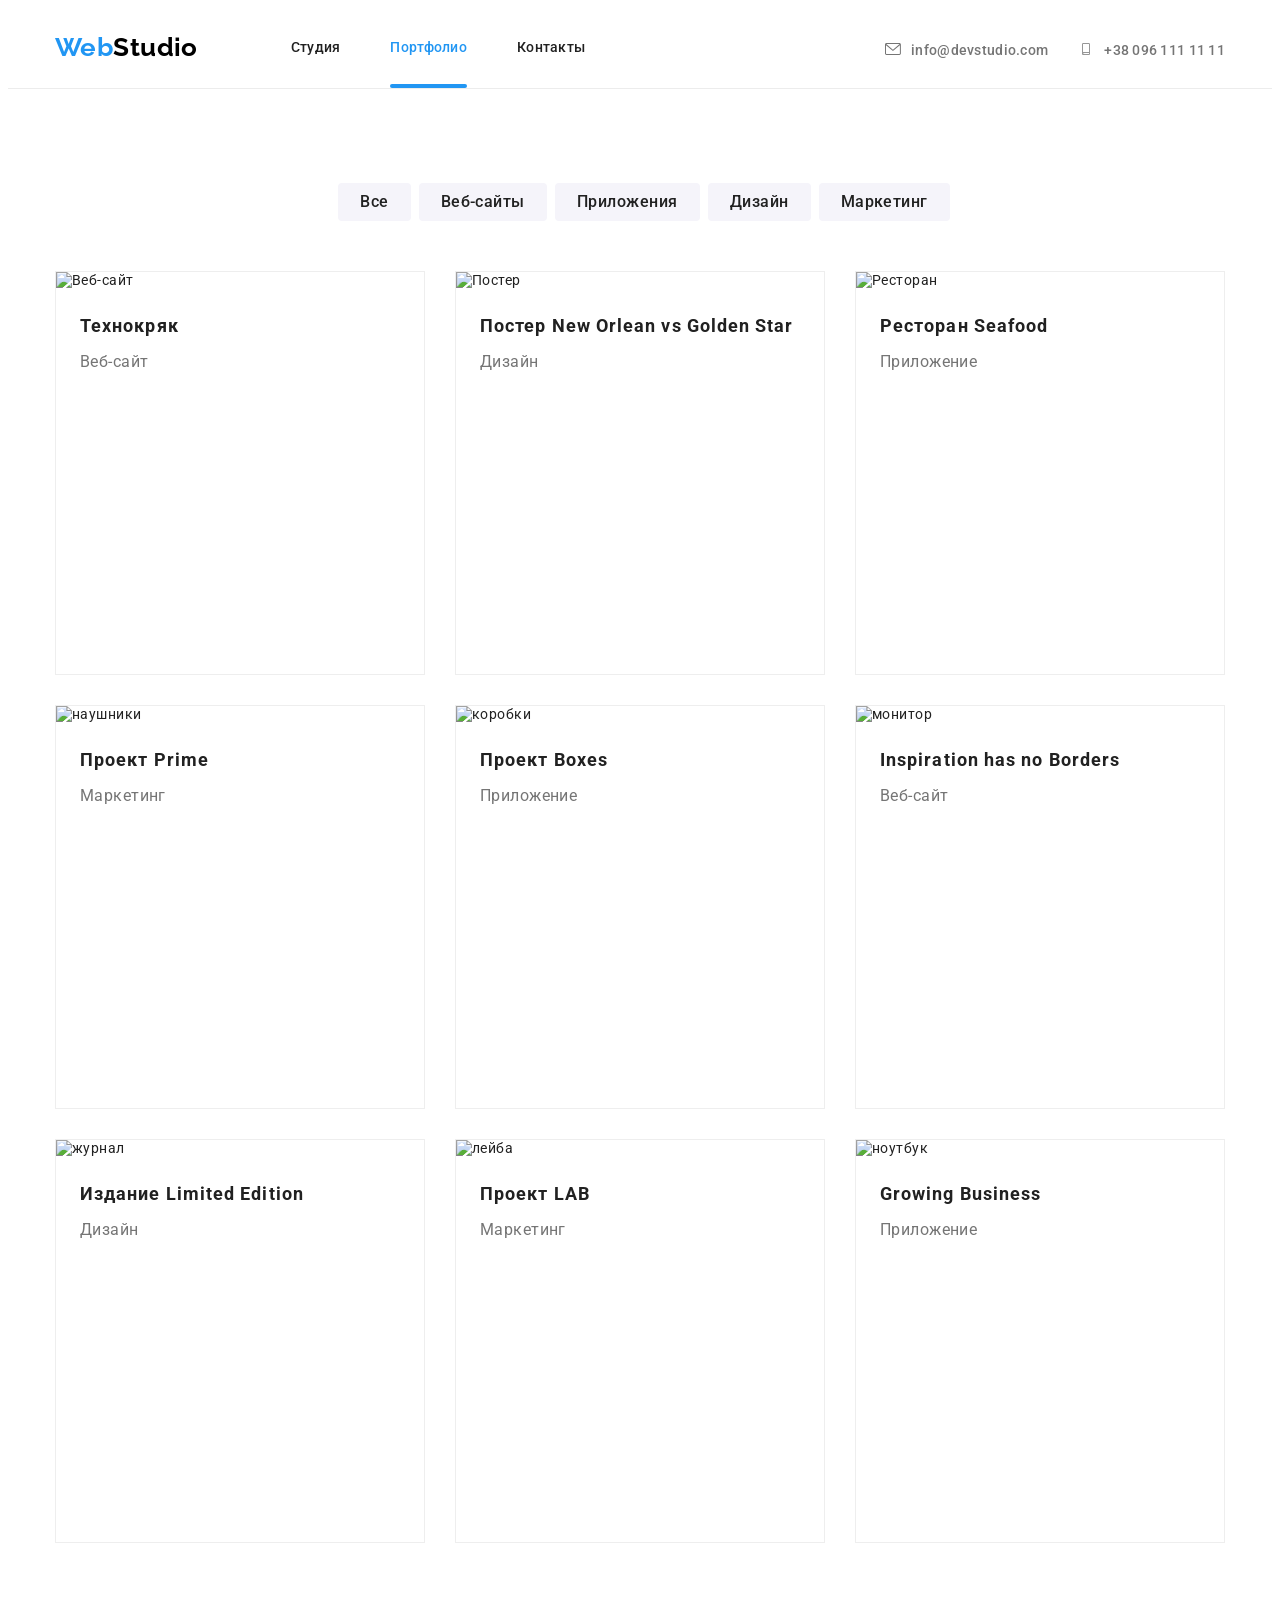
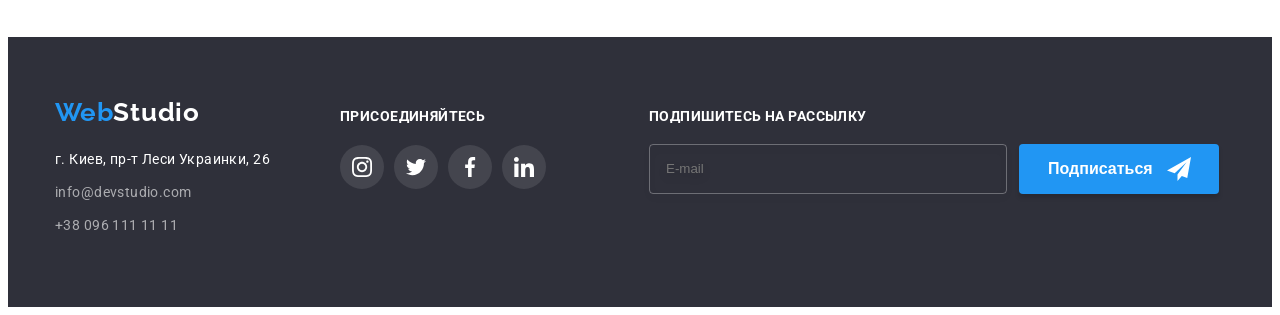
==== portfolio.html @ c9134919 "qwert" ====
<!DOCTYPE html>
<html lang="ru">

<head>
    <meta charset="UTF-8" />
    <meta http-equiv="X-UA-Compatible" content="IE=edge" />
    <meta name="viewport" content="width=device-width, initial-scale=1.0" />
    <title>Портфолио</title>

    <!--Шрифты -->
    <link rel="preconnect" href="https://fonts.googleapis.com">
    <link rel="preconnect" href="https://fonts.gstatic.com" crossorigin>
    <link
        href="https://fonts.googleapis.com/css2?family=Raleway:wght@700&family=Roboto:wght@400;500;700;900&display=swap"
        rel="stylesheet">
    <!--normalize css  -->
    <link rel="stylesheet" href="./css/normalize.css">
    <!--Стили -->
   <!-- <link rel="stylesheet" href="./css/styles.css" />-->
    <link rel="stylesheet" href="./css/main.min.css"  />
</head>

<body>
    <header class="header">
        <div class="header__container container">

            <a href="./index.html" class="logo">
            <span class="logo-color">Web</span>Studio</a>

            <nav class="contact-links nav">
                <ul class=" nav__site">
                    <li class="nav__item"><a href="./index.html" class="nav__link ">Студия</a></li>
                    <li class="nav__item"><a href="./portfolio.html" class=" nav__link current">Портфолио</a></li>
                    <li class="nav__item"><a href="" class=" nav__link">Контакты</a></li>
                </ul>
            </nav>
            <ul class="contact">
                <li class="contact__item"><a href="mailto:info@devstudio.com" class="contact__e"><svg class="header-icon"
                            width="16" height="12">
                            <use href="./images/symbol-defs-1.svg#icon-envelope-1"></use>
                        </svg>info@devstudio.com</a></li>
                <li class="contact__item"><a href="tel:+380961111111" class="contact__tel"><svg class="header-icon" width="16"
                            height="12">
                            <use href="./images/symbol-defs-1.svg#icon-smartphone-1"></use>
                        </svg>+38 096 111 11 11</a></li>
            </ul>
        </div>
    </header>

    <main>

        <section class="set">
            <h1 hidden>Наше Портфолио</h1>

            <!--Навигация-->

            <div class="container nav-list">
                <ul class="card-nav-list nav-list_card">
                    <li class="nav-list_item"><button type="button" class="site-bnt">Все</button></li>
                    <li class="nav-list_item"><button type="button" class="site-bnt">Веб-сайты</button></li>
                    <li class="nav-list_item"><button type="button" class="site-bnt">Приложения</button></li>
                    <li class="nav-list_item"><button type="button" class="site-bnt">Дизайн</button></li>
                    <li class="nav-list_item"><button type="button" class="site-bnt">Маркетинг</button></li>
                </ul>
            </div>

            <!--Карточки-->

            <div class="container c-card-set">
                <ul class="set__list">
                    <li class="set__item">
                        <article class="card">
                            <div class="card-thumb">
                                <img src="./images/works/web_site.jpg" alt="Веб-сайт" width="370">
                            <p class="card-top-text ">Ресурс предлагает комплексные предложения с разным уровнем функционала и сервисов. Все это
                                    позволит посетителю получить исчерпывающие сведения о компании или частном лице.</p>
                            </div>
                                    <div class="card-content">
                                <h2 class="card-content__title">Технокряк</h2>
                                <p class="card-content__text">Веб-сайт</p>
                            </div>
                        </article>
                    </li>

                    <li class="set__item">
                        <article class="card">
                            <div class="card-thumb">
                                <img src="./images/works/poster.jpg" alt="Постер" width="370">
                                <p class="card-top-text">Ресурс предлагает комплексные предложения с разным уровнем функционала и сервисов. Все это
                                    позволит посетителю получить исчерпывающие сведения о компании или частном лице.</p>
                            </div>
                            <div class="card-content">
                                <h2 class="card-content__title">Постер New Orlean vs Golden Star</h2>
                                <p class="card-content__text">Дизайн</p>
                            </div>
                        </article>
                    </li>

                    <li class="item set__item">
                        <article class="card">
                            <div class="card-thumb">
                                <img src="./images/works/seafood_restaurant.jpg" alt="Ресторан" width="370">
                                <p class="card-top-text">Ресурс предлагает комплексные предложения с разным уровнем функционала и сервисов. Все это
                                    позволит посетителю получить исчерпывающие сведения о компании или частном лице.</p>
                            </div>
                            <div class="card-content">
                                <h2 class="card-content__title">Ресторан Seafood</h2>
                                <p class="card-content__text">Приложение</p>
                            </div>
                        </article>
                    </li>

                    <li class="item set__item">
                        <article class="card">
                            <div class="card-thumb">
                                <img src="./images/works/headphones.jpg" alt="наушники" width="370">
                                <p class="card-top-text">Ресурс предлагает комплексные предложения с разным уровнем функционала и сервисов. Все это позволит посетителю получить исчерпывающие сведения о компании или частном лице.</p>
                                </div>
                                <div class="card-content">
                                <h2 class="card-content__title">Проект Prime</h2>
                                <p class="card-content__text">Маркетинг</p>
                            </div>
                        </article>
                    </li>

                    <li class="item set__item">
                        <article class="card">
                            <div class="card-thumb">
                                <img src="./images/works/boxes.jpg" alt="коробки" width="370">
                                <p class="card-top-text">Ресурс предлагает комплексные предложения с разным уровнем функционала и сервисов. Все это
                                    позволит посетителю получить исчерпывающие сведения о компании или частном лице.</p>
                            </div>
                            <div class="card-content">
                                <h2 class="card-content__title">Проект Boxes</h2>
                                <p class="card-content__text">Приложение</p>
                            </div>
                        </article>
                    </li>

                    <li class="item set__item">
                        <article class="card">
                            <div class="card-thumb">
                                <img src="./images/works/monitor.jpg" alt="монитор" width="370">
                                <p class="card-top-text">Ресурс предлагает комплексные предложения с разным уровнем функционала и сервисов. Все это
                                    позволит посетителю получить исчерпывающие сведения о компании или частном лице.</p>
                            </div>
                            <div class="card-content">
                                <h2 class="card-content__title">Inspiration has no Borders</h2>
                                <p class="card-content__text">Веб-сайт</p>
                            </div>
                        </article>
                    </li>

                    <li class="item set__item">
                        <article class="card">
                            <div class="card-thumb">
                                <img src="./images/works/magazine.jpg" alt="журнал" width="370">
                                <p class="card-top-text">Ресурс предлагает комплексные предложения с разным уровнем функционала и сервисов. Все это
                                    позволит посетителю получить исчерпывающие сведения о компании или частном лице.</p>
                            </div>
                            <div class="card-content">
                                <h2 class="card-content__title">Издание Limited Edition</h2>
                                <p class="card-content__text">Дизайн</p>
                            </div>
                        </article>
                    </li>

                    <li class="item set__item">
                        <article class="card">
                            <div class="card-thumb">
                                <img src="./images/works/lab.jpg" alt="лейба" width="370">
                                <p class="card-top-text">Ресурс предлагает комплексные предложения с разным уровнем функционала и сервисов. Все это
                                    позволит посетителю получить исчерпывающие сведения о компании или частном лице.</p>
                            </div>
                            <div class="card-content">
                                <h2 class="card-content__title">Проект LAB</h2>
                                <p class="card-content__text">Маркетинг</p>
                            </div>
                        </article>
                    </li>

                    <li class="item set__item">
                        <article class="card">
                            <div class="card-thumb">
                                <img src="./images/works/laptop.jpg" alt="ноутбук">
                                <p class="card-top-text">Ресурс предлагает комплексные предложения с разным уровнем функционала и сервисов. Все это
                                    позволит посетителю получить исчерпывающие сведения о компании или частном лице.</p>
                            </div>
                            <div class="card-content">
                                <h2 class="title card-content__title">Growing Business</h2>
                                <p class="text card-content__text">Приложение</p>
                            </div>
                        </article>
                    </li>
                </ul>
            </div>
        </section>
    </main>
</body>


<footer>
    <section class="footer__section">
    <div class="container footer">
    <div class="logo-adress">
        <a href="./index.html" class="logo"><span class="logo-color">Web</span><span class="bottom-logo-color">Studio</span></a>
        <address>
        <ul class="contact-link__list">
        <li class="item">
        <a href="https://g.page/stamp-capital?share" 
                            class="addres-link"
                            target="_blank" rel="noopener nofollow noreferrer">г. Киев, пр-т Леси Украинки, 26
                        </a>
        </li>

        <li class="item"><a href="mailto:info@devstudio.com" class="e-link">info@devstudio.com</a></li>
                        <li class="item"><a href="tel:+380961111111" class="ph-link">+38 096 111 11 11</a></li>
                    </ul>
        </address>
    </div>

    <div class="footer-soc">
        <p class="footer-soc__titel">Присоединяйтесь</p>
        <ul class="footer-soc__list">
        <li class="footer-soc__item">
        <a class="footer-soc__link" href="">
        <svg class="footer-soc__icon" width="20" height="20">
        <use href="./images/symbol-defs.svg#icon-instagram-2"></use>
        </svg>
        </a>
        </li>

        <li class=" footer-soc__item">
        <a class=" footer-soc__link" href="">
        <svg class=" footer-soc__icon" width="20" height="20">
        <use href="./images/symbol-defs.svg#icon-twitter-1"></use>
        </svg>
        </a>
        </li>
        
        <li class=" footer-soc__item">
        <a class=" footer-soc__link" href="">
        <svg class=" footer-soc__icon" width="20" height="20">
        <use href="./images/symbol-defs.svg#icon-facebook-1"></use>
        </svg>
        </a>
        </li>
        
        <li class="footer-soc__item">
        <a class="footer-soc__link" href="">
        <svg class="footer-soc__icon" width="20" height="20">
        <use href="./images/symbol-defs.svg#icon-linkedin-1"></use>
        </svg>
        </a>
        </li>
        </ul>

    </div>
<div class="footer-form">
        <p class="footer-form__title">Подпишитесь на рассылку</p>
        <form class="footer-form__mail">
            <input type="email" class="footer-form__input" name="footer-mail" placeholder="E-mail" id="footer-mail">
            <button class="footer-form__btn" type="submit">
            Подписаться<svg class="icon-send" width="24" height="24">
                <use href="./images/symbol-defs8.svg#icon-icon-send-1"></use>
            </svg>
            </button>
        </form>
        </div>  
    </div>
    </section>
</footer>

</html>
---- css/styles.css ----
/**,
*::before,
*::after {
    box-sizing: border-box
}*/

/* Переменные */
/*
:root {
    --text-color: #757575;
    --bnt-color-hover: #F5F4FA;
    --btn-color-hb: #2196F3;
    --btn-color-text: #212121;
    --default-white: #ffffff;
    --font-size: 14px;
    --bg-color: #2F303A;
    --set-gap: 30px;
    --card-shadow: 0px 1px 3px rgba(0, 0, 0, 0.12),
        0px 1px 1px rgba(0, 0, 0, 0.14),
        0px 2px 1px rgba(0, 0, 0, 0.2);
    --timing-duration: 250ms;
    --timing-function: cubic-bezier(0.4, 0, 0.2, 1);
}*/

/*Основные: цвет и текст */
/*body {
    font-family: 'Roboto', sans-serif;
    color: var(--btn-color-text);
    font-size: 14px;
    letter-spacing: 0.03em;
}
*/
/*
.container {
    width: 1200px;
    margin-left: auto;
    margin-right: auto;
    padding-left: 15px;
    padding-right: 15px;
    
}*/

/*Утилиты*/
/*
img {
    display: block;
    width: 100%;
    height: auto;
}
.contact__e,
.contact__tel {
    text-decoration: none;
    font-style: normal;
}

.visually-hidden {
    position: absolute;
    white-space: nowrap;
    width: 1px;
    height: 1px;
    overflow: hidden;
    border: 0;
    padding: 0;
    clip: rect(0 0 0 0);
    clip-path: inset(50%);
    margin: -1px;
}

.e-link {
    text-decoration: none;
    font-style: normal;
}

.ph-link {
    text-decoration: none;
    font-style: normal;
}

ul {
    padding: 0;
    margin: 0;
    list-style: none;
}

li {
    list-style-type: none;
}

p,
h1,
h2,
h3,
h4,
h5,
h6 {
    margin: 0;
}

ul,
ol,
li {
    margin: 0;
    padding: 0;
}
*/

/*Header*/
/*
.header__container {
    display: flex;
    align-items: center;
}

.logo-color {
    color: var(--btn-color-hb);
    text-decoration: none;
    font-family: Raleway;
    font-weight: 700;
    font-size: 26px;
    line-height: 1.2;
}

.logo {
    text-decoration: none;
    font-family: Raleway;
    font-weight: 700;
    font-size: 26px;
    line-height: 1.2;
    color: #000000;
}

.header-icon {

    align-items: center;
    vertical-align: middle;
    margin-right: 10px;
    fill: currentColor;
}

/*Header-Навигация */
/*
.nav__site {
    display: flex;
    justify-content: center;


    font-style: normal;
    font-weight: 500;
    font-size: var(--font-size);
    line-height: 1.14;
}


.nav__site:hover,
.nav__site:focus {
    color: var(--btn-color-hb);
}



.contact {
    padding: 0;
    margin: 0;
    display: flex;

}

.nav__site:first-child {
    margin-left: 93px;
}

.nav__site .nav__item {
    margin-right: 50px;
}

.contact .contact__item:last-child {
    margin-right: 0;
}

.nav__site .current {
    color: var(--btn-color-hb);
}


.current::after {
    content: '';
    position: absolute;
    left: 0;
    bottom: 0;
    display: flex;
    width: 100%;
    height: 4px;
    background-color: #2196F3;
    border-radius: 2px;

}



/*Header-Контактные линки */
/*
.contact {
    margin-left: auto;

    font-style: normal;
    font-weight: 400;
    line-height: 1.14;
    color: var(--text-color);
    padding-top: 5px;
}

.contact__e {
    margin-right: 30px;
}

.contact__e,
.contact__tel {
    display: flex;
    font-style: normal;
    font-weight: 500;
    font-size: var(--font-size);
    line-height: 1.14;
    letter-spacing: 0.02em;

    color: var(--text-color);

transition: color var(--timing-duration) var(--timing-function);
}

.contact .contact__e:hover,
.contact .contact__e:focus,
.contact .contact__tel:hover,
.contact .contact__tel:focus {
    color: var(--btn-color-hb);
}

.nav {
    /*display: block;*/
    /*align-items: baseline;

}*/

/*Ссылки в шапке*/
/*
.nav__link {
    display: flex;
    position: relative;

    padding-top: 32px;
    padding-bottom: 32px;

    text-decoration: none;
    font-weight: 500;
    line-height: 1.14;
    letter-spacing: 0.02em;
    color: var(--btn-color-text);

    transition: color var(--timing-duration) var(--timing-function);

}

.nav__link:hover,
.nav__link:focus {
    color: var(--btn-color-hb);
}

*/
/* Кнопки-Главная */
/*button {
    cursor: pointer;
    border: none;
}*/
/*
.hero {
    padding-bottom: 200px;
    background-color: var(--bg-color);
}

.hero__container {
    max-width: 1600px;
    height: 600px;
    margin: 0 auto;
    padding-top: 200px;
    padding-bottom: 200px;
    background-image: linear-gradient(rgba(47, 48, 58, 0.4), rgba(47, 48, 58, 0.4)), url(../images/background-img/hero.jpg);
    background-repeat: no-repeat;
    background-position: center;


}

.hero__titel {
    width: 696px;
    margin-left: auto;
    margin-right: auto;
    margin-bottom: 30px;
    color: #FFFFFF;
    font-weight: 900;
    font-size: 44px;
    line-height: 1.4;
    letter-spacing: 0.06em;
    text-align: center;
    text-transform: uppercase
}

.hero__btn {
    width: 200px;
    height: 50px;
    display: block;
    margin: 0 auto;


    background: var(--btn-color-hb);
    box-shadow: 0px 4px 4px rgba(0, 0, 0, 0.15);
    border-radius: 4px;


    font-family: 'Roboto';
    font-style: normal;
    font-weight: 700;
    font-size: 16px;
    line-height: 1.87;
    letter-spacing: 0.06em;
    color: #FFFFFF;
}
*/


/*Страница "Главная"*/
/*.benefit {
    padding-top: 94px;
    padding-bottom: 94px;
}

.benefit__list{
    display: flex;
    flex-wrap: wrap;
    justify-content: center;
    margin: 0px;
    padding: 0px;
    margin-left: -30px;

}

.benefit__title{
    font-style: normal;
    font-weight: 700;
    font-size: var(--font-size);
    line-height: 1.14;
    letter-spacing: 0.06em;
    text-transform: uppercase;
}

.benefit__text {
    font-style: normal;
    font-weight: 400;
    line-height: 1.71;
    color: var(--text-color);
    padding-top: 10px;

}

.benefit__item {
    display: flex;
    flex-wrap: wrap;
    width: 270px;
    flex-basis: calc(100% / 4 -30px);
    margin-left: 30px;
}

.benefit__item:last-child {
    margin-right: 0;
}

.benefit-icon {
    width: 70px;
    height: 70px;
}

.icons {
    margin-bottom: 30px;
    width: 270px;
    height: 120px;
    justify-content: center;
    display: inline-flex;
    align-items: center;
    background: #F5F4FA;
    border-radius: 4px;
}
*/

/*Чем мы занимаемся*/
/*
.our-work__container {
    padding-bottom: 94px;
}

.our-work__container>.our-work__list {
    display: flex;

}

.our-work__list .our-work__item+.our-work__item {
    flex-basis: calc(100% / 3 -30px);
}

.our-work__item:not(:last-child) {
    margin-right: 30px;
}

.our-work__item {
    position: relative;
}

.work-card-text {

    padding-top: 27px;
    padding-bottom: 27px;
    width: 370px;
    height: 70px;
    left: 615px;
    top: 1435px;
    background-color: rgba(47, 48, 58, 0.8);
    background-image: linear-gradient(rgba(47, 48, 58, 0.4), rgba(47, 48, 58, 0.4));
    
}

.our-work__text  {
        position: absolute;
        bottom: 0;
        right: 0;
        left: 0;
        display: flex;
        align-items: center;
        justify-content: center;
        height: 70px;
        text-transform: uppercase;
        line-height: 1.14;
        font-weight: 700;
        color: #ffffff;
        background: rgba(47, 48, 58, 0.8);
    }
*/
/*Команда*/
/*
.about-us {
    display: block;
    margin: 0 auto;
    padding-top: 94px;
    padding-bottom: 94px;
    background: #F5F4FA;
}

.section__title {
    text-align: center;
    font-style: normal;
    font-weight: 700;
    font-size: 36px;
    line-height: 1.16;
    color: var(--btn-color-text);
    margin-bottom: 50px;
}

.about-us__list {
    display: flex;
}

.w-card {
    width: 270px;
    height: 428px;
    left: 215px;
    top: 1635px;

    margin-right: 30px;

    background-color: #FFFFFF;

    box-shadow: 0px 1px 3px rgba(0, 0, 0, 0.12), 0px 1px 1px rgba(0, 0, 0, 0.14), 0px 2px 1px rgba(0, 0, 0, 0.2);
    border-radius: 0px 0px 4px 4px;
}


.name-position {
    padding-top: 30px;
    padding-bottom: 30px;
  
}

.name-position .name {
    margin-bottom: 10px;
}

.about-us .name {
    font-weight: 500;
    font-size: 16px;
    line-height: 1.18;
    text-align: center;
}

.about-us .text {
    display: block;
    margin-bottom: 16px;
    font-weight: 400;
    font-size: 16px;
    line-height: 1.19;
    text-align: center;
    color: var(--text-color);
}

.our-work__item:last-child {
    margin-right: 0;
}


.workers-soc-list {
    display: flex;
    justify-content: center;
   

}

.workers-soc-item {
    width: 44px;
    height: 44px;
    margin-right: 10px;
}

.workers-soc-item:last-child {
    margin-right: 0;
}

.workers-soc-link {
    width: 100%;
    height: 100%;
    background-color: var(--default-white);
    border-radius: 50%;
    display: flex;
    align-items: center;
    justify-content: center;
    fill: #AFB1B8;
transition: background-color var(--timing-duration) var(--timing-function);

}

.workers-soc-link:hover,
.workers-soc-link:focus {
    background-color: var(--btn-color-hb);
}

.workers-soc-link:hover .workers-soc-icon,
.workers-soc-link:focus .workers-soc-icon {
    fill: var(--default-white);
}*/
 /*Клиенты*/
/*
.clients {
    padding-top: 94px;
    padding-bottom: 94px;
}

.clients__container {
    width: 1200px;
    margin: 0 auto;
    padding-left: 15px;
    padding-right: 15px;
}

.clients__title {
    font-weight: 700;
    font-size: 36px;
    line-height: 1.16;
    text-align: center;
    margin-bottom: 50px;
    color: var(--btn-color-text);
}


.clients__list {
    display: flex;
}

.clients__item {
    margin-right: 30px;
    color: #AFB1B8;
    transition: color var(--timing-duration) var(--timing-function)
}

.clients__item:hover,
.clients__item:focus {
    color: var(--btn-color-hb);
}

.clients__link {
    display: inline-flex;
    align-items: center;
    justify-content: center;
    width: 170px;
    height: 92px;
    border-radius: 4px;
    border: 1px solid #AFB1B8;
    color: #AFB1B8;
    fill: currentColor;
    transition: color var(--timing-duration) var(--timing-function), 
    border-color var(--timing-duration) var(--timing-function);
}

.clients__link:hover,
.clients__link:focus {
    border-color: var(--btn-color-hb);
}

.clients__link:hover ,
.clients__link:focus  {
    color: var(--btn-color-hb);
}*/


/*Страница "Портфолио"*/
/*
.set {
    border-top: 1px solid #ECECEC;
    padding-top: 94px;
    padding-bottom: 94px;
}*/

/* Кнопки-Портфолио */
/*
.card-nav-list {
    display: flex;
    justify-content: center;
    margin-bottom: 50px;

}

.card-nav-list .item {
    margin-left: 8px;
}

.card-nav-list .site-nav-btn {

    font-family: inherit;
    font-weight: 500;
    line-height: 1.14;
    letter-spacing: 0.03em;
    color: var(--btn-color-text);
    background-color: #F5F4FA;
}

.site-bnt {
    display: block;

    border-radius: 4px;

    font-family: 'Roboto';
    font-weight: 500;
    font-size: 16px;
    line-height: 1.62;
    letter-spacing: 0.03em;
    color: var(--btn-color-text);
    background-color: var(--bnt-color-hover);

    padding: 6px 22px;

transition: color var(--timing-duration) var(--timing-function),
background-color var(--timing-duration) var(--timing-function),
box-shadow var(--timing-duration) var(--timing-function);

}

.site-bnt:hover,
.site-bnt:focus {
    color: var(--bnt-color-hover);
    background-color: var(--btn-color-hb);
    box-shadow: 0px 3px 1px rgba(0, 0, 0, 0.1), 0px 1px 2px rgba(0, 0, 0, 0.08), 0px 2px 2px rgba(0, 0, 0, 0.12);
    border-radius: 4px;
}*/

/*Карточки*/

/*
.set-list {
    display: flex;
    flex-wrap: wrap;
    margin-bottom: -30px;
}

.set-list>.item {
    flex-basis: calc(100% / 3 - 30px);
    margin-right: 30px;
    margin-bottom: 30px;
    
}


/*
.set-list .item:nth-child(3n) {
    margin-right: 0px;
    padding-right: 0px;
}

.set-list .title {
    font-weight: 700;
    font-size: 18px;
    line-height: 2;
    letter-spacing: 0.06em;
    align-items: center;

}
/*
.set-list .text {
    font-style: normal;
    font-size: 16px;
    line-height: 2.25;
    color: var(--text-color);
}
*/
/* CARD */
/*
.card {
    width: 370px;
    height: 404px;
    overflow: hidden;
    background-color: #FFFFFF;
    border: 1px solid #EEEEEE;
    cursor: pointer;
    transition: box-shadow var(--timing-duration) var(--timing-function),
    border-radius var(--timing-duration) var(--timing-function);
}

.card-content {
    padding: 20px 24px;

}

.card:hover,
.card:focus {
    box-shadow: var(--card-shadow);
    border-radius: 0px 0px 4px 4px;
}

.card-thumb {
    position: relative;
    overflow: hidden;
}

.card-top-text{
        font-weight: 400;
        font-size: 18px;
        line-height: 1.55;
        letter-spacing: 0.03em;
        
        color: #FFFFFF;

        position: absolute;
        display: inline-block;
        width: 100%;
        height: 100%;
        left: 0;
        top: 0;
        background-color: rgba(33, 150, 243, 0.9);
        padding: 63px 24px;
    

        transform: translateY(100%);
        transition: transform 250ms var(--timing-function) ;

}
.set-list .item:hover .card-top-text {
    transform: translateY(0%)
}
*/
/*Модальное окно*/
/*
.backdrop {
    position: fixed;
    top: 0;
    left: 0;
    width: 100%;
    height: 100%;
    
    background: rgba(0, 0, 0, 0.2);
    opacity: 1;

    transform:  opacity var(--timing-duration) var(--timing-function), 
    visibility var(--timing-duration) var(--timing-function);  
}

.backdrop.is-hidden {
    opacity:0; 
    visibility: hidden; 
    pointer-events: none;
}

.modal {
    padding: 40px;
    position: absolute;
    top: 50%;
    left: 50%;
    width: 528px;
    height: 581px;
    background-color: #fff;
    box-shadow: 0px 1px 3px rgb(0 0 0 / 12%), 0px 1px 1px rgb(0 0 0 / 14%),
    0px 2px 1px rgb(0 0 0 / 20%);
    border-radius: 4px;
    
    transform: translate(-50%, -50% );
    transition: transform 250ms cubic-bezier(0.4, 0, 0.2, 1),
    opacity 250ms cubic-bezier(0.4, 0, 0.2, 1);
}

.backdrop.is-hidden .modal {
    transform: translate(-50%, -50%) scale(0.75);
    opacity: 0;
  }


.modal-bnt-close {
    display: flex;
    position: absolute;
    top: 8px;
    right: 8px;
    width: 30px;
    height: 30px;
    border-radius: 50%;
    border: 1px solid rgba(0, 0, 0, 0.1);
    background-color: var(--secondary-background-color);
    cursor: pointer;
    align-items: center;
    justify-content: center;
    transition: fill 250ms cubic-bezier(0.4, 0, 0.2, 1);
}

.modal-bnt-close:hover,
.modal-bnt-close:focus {
    fill: var(--btn-color-hb);
}

.modal-title {
    text-align: center;
    font-size: 18px;
    font-weight: 600;
    margin-bottom: 15px;
    font-weight: 700;
    font-size: 20px;
    line-height: 1.15;
    letter-spacing: 0.03em;
    color: #212121;
    }
*/
    /*Форма*/
/*
    .modal-field {
    margin-bottom: 10px;
    }  

    .input-wrap {
    position: relative;
    }

    .modal-icon {
    position: absolute;
    left: 7px;
    top: 50%;
    transform: translateY(-50%);
    }

    .modal-input {
    width: 100%;
    height: 45px;
    border: 1px solid rgba(33, 33, 33, 0.2);
    border-radius: 4px;
    fill: currentColor;
    padding-left: 30px;
    outline: none;
    transition: border-color 250ms var(--timing-function), 
    fill 250ms var(--timing-function) ;
    }

    .modal-input:focus,
    .modal-input:hover {
    border-color: #2196F3;
    }


    .modal-input:focus + .modal-icon,
    .modal-input:hover + .modal-icon
    {
    fill: #2196F3;
    }

    .modal-label {
    position: relative;
    display: block;
    font-size: 12px;
    line-height: 1.17;
    letter-spacing: 0.01em;
    margin-bottom: 4px;
    color: #757575;
    }

    textarea {
        resize: none;
        } 
    
.modal-text {
    padding: 12px 16px;
    width: 100%;
    height: 120px;

    border: 1px solid rgba(33, 33, 33, 0.2);
    border-radius: 4px;
    resize: none;
    outline: none;
    transition: border 250ms var(--transition-cubic);
}

.modal-text:focus,
.modal-text:hover {
    border: 1px solid #2196F3;
}
*/
/*Чекбокс*/
/*
.covenant{
    display: flex;
    align-items: center;
    margin-bottom: 30px; ;
    
}

.covenant-title  {
    padding-left: 8px;
    font-weight: 400;
    font-size: 14px;
    line-height: 1.71;
    letter-spacing: 0.03em;
    color: #757575;

    display: flex;
    align-items: center;
    }

.covenant-title::before {
    content: "";
    width: 16px;
    height: 15px;
    border: 2px solid  #212121;
    border-radius: 3px;
    margin-right: 8px;
} 

.checkbox-policy:checked +.covenant-title::before {
    background-color: #2196F3;
    background-image: url(../images/icon/checkbox.svg);
    border: none;
    background-repeat: no-repeat;
    background-position: center;

}
.checkbox-policy:focus +.covenant-title::before {
    border-color: #2196F3;
}

.checkbox-policy:focus:not(:checked) +.covenant-title::before {
    border-color: #2196F3;
  }

  .checkbox-policy:disabled +.covenant-title::before {
    border-color: #2196F3;
  }

.covenant-link {
    display: block;
    padding-left: 4px;
    font-weight: 400;
    font-size: 14px;
    line-height: 1.71;
    letter-spacing: 0.03em;
    color: #2196F3;
}

    .modal-bnt-send {
    
        width: 200px;
        height: 50px;
        display: block;
        margin: 0 auto;
    
        background: var(--btn-color-hb);
        box-shadow: 0px 4px 4px rgba(0, 0, 0, 0.15);
        border-radius: 4px;
    
        font-family: 'Roboto';
        font-style: normal;
        font-weight: 700;
        font-size: 16px;
        line-height: 1.87;
        letter-spacing: 0.06em;
        color: #FFFFFF;
        transition: background var(--timing-duration) var(--timing-function);
    }
    

    .modal-bnt-send:hover,
    .modal-bnt-send:focus {
        background: #188CE8;
    }

*/
/*Подвал*/
/*
.logo-adress {
    margin-right: 70px;
}

.footer>.container {
    display: flex;
    align-items: baseline;
}

.footer_section {
    margin: 0 auto;
    background: var(--bg-color);
    padding-top: 60px;
    padding-bottom: 60px;

}

.footer_section .footer {
    display: flex;
    align-items: baseline;
}


.contact-link-list .item:first-child {
    margin-top: 20px;
}

.bottom-logo-color {
    color: #ffffff;
    text-decoration: none;
    font-weight: 700;
    font-size: 26px;
    line-height: 1.2;
    letter-spacing: 0.03em;
}

.contact-link-list .item {
    margin-bottom: 9px;
}

.e-link,
.ph-link {
    font-style: normal;
    font-weight: 400;
    line-height: 1.71;
    letter-spacing: 0.03em;
    color: rgba(255, 255, 255, 0.6);

    display: block;
transition: color var(--timing-duration) var(--timing-function);

}

.contact-link-list .e-link:hover,
.contact-link-list .e-link:focus,
.contact-link-list .addres-link:hover,
.contact-link-list .addres-link:focus,
.contact-link-list .ph-link:hover,
.contact-link-list .ph-link:focus {
    color: var(--btn-color-hb);
}

.addres-link {
    text-decoration: none;

    font-style: normal;
    font-weight: 400;
    line-height: 1.71;
    letter-spacing: 0.03em;
    color: #ffffff;
    transition: color var(--timing-duration) var(--timing-function);
}

.title-soc {
    margin-bottom: 20px;
    font-weight: 700;
    font-size: 14px;
    line-height: 1.14;
    text-transform: uppercase;
    color: #FFFFFF;
}

.footer-soc {
margin-right: 93px;
}


.footer-soc-list {
    display: flex;
    margin-bottom: 30px;
}

.footer-soc-item {
    width: 44px;
    height: 44px;
    margin-right: 10px;
}

.footer-soc-icon {
    fill: #FFFFFF;
}

.footer-soc-link {
    width: 100%;
    height: 100%;
    background-color: rgba(255, 255, 255, 0.1);
    
    border-radius: 50%;
    display: flex;
    align-items: center;
    justify-content: center;
    fill: #ffffff;

    transition: background-color var(--timing-duration) var(--timing-function);
    
}

.footer-soc-link:hover,
.footer-soc-link:focus {
    background-color: var(--btn-color-hb);
}

.footer-soc-link:hover .footer-soc-icon,
.footer-soc-link:focus .footer-soc-icon {
    fill: var(--default-white);
}

.footer-form {
  margin-right: auto;
}

.footer-title {
  font-family: 'Roboto';
  font-style: normal;
  font-weight: 700;
  font-size: 14px;
  line-height: calc(16 / 14);
  letter-spacing: 0.03em;
  text-transform: uppercase;
  margin-bottom: 20px;
  color: #FFFFFF;
}

.footer-mail-form {
    display: flex;
    border: none;
}


.footer-input {
    width: 358px;
    height: 50px;

    background-color: transparent;
    border: 1px solid rgba(255, 255, 255, 0.3);
    filter: drop-shadow(0px 4px 4px rgba(0, 0, 0, 0.15));
    border-radius: 4px;
    outline: none;
    color: rgba(255, 255, 255, 0.6);

    padding-left: 16px;
    margin-right: 12px;

    transition: border var(--timing-duration) var(--timing-function);
}


.footer-input:focus,
.footer-input:hover {
    border-color: var(--btn-color-hb);
    }

.footer-btn {
    position: relative;
    display: flex;
    align-items: center;
    width: 200px;
    height: 50px;
    background-color: var(--btn-color-hb);
    box-shadow: 0px 4px 4px rgba(0, 0, 0, 0.15);
    border-radius: 4px;
    border-color: transparent;
    font-weight: 700;
    font-size: 16px;
    line-height: calc(30 / 16);
    padding-left: 29px;
    color: #ffffff;
    fill: currentColor;;
    transition: fill var(--timing-duration) var(--timing-function);
    transition: background-color var(--timing-duration) var(--timing-function);
}

.footer-btn:hover,
.footer-btn:focus {
    background-color: #ffffff;
    color: var(--btn-color-hb);
}

.icon-send {
    position: absolute;
    right: 28px;
    margin-left: 10px;
}

.icon-send:hover,
.icon-send:focus {
    background-color: #ffffff;
    color: var(--btn-color-hb);
    fill:  var(--btn-color-hb);
}*/
---- css/main.min.css ----
*,*::before,*::after{box-sizing:border-box}:root{--text-color: #757575;--bnt-color-hover: #F5F4FA;--btn-color-hb: #2196F3;--btn-color-text: #212121;--default-white: #ffffff;--font-size: 14px;--bg-color: #2F303A;--set-gap: 30px;--card-shadow: 0px 1px 3px rgba(0, 0, 0, 0.12), 0px 1px 1px rgba(0, 0, 0, 0.14), 0px 2px 1px rgba(0, 0, 0, 0.2);--timing-duration: 250ms;--timing-function: cubic-bezier(0.4, 0, 0.2, 1)}img{display:block;height:auto}.contact__e,.contact__tel{text-decoration:none;font-style:normal}.visually-hidden{position:absolute;white-space:nowrap;width:1px;height:1px;overflow:hidden;border:0;padding:0;clip:rect(0 0 0 0);clip-path:inset(50%);margin:-1px}.e-link{text-decoration:none;font-style:normal}.ph-link{text-decoration:none;font-style:normal}ul{padding:0;margin:0;list-style:none}li{list-style-type:none}p,h1,h2,h3,h4,h5,h6{margin:0}ul,ol,li{margin:0;padding:0}body{font-family:"Roboto",sans-serif;color:var(--btn-color-text);font-size:14px;letter-spacing:.03em}.container{width:1200px;margin-left:auto;margin-right:auto;padding-left:15px;padding-right:15px}button{cursor:pointer;border:none}.header__container{display:flex;align-items:center}.logo-color{color:var(--btn-color-hb);text-decoration:none;font-family:Raleway;font-weight:700;font-size:26px;line-height:1.2}.logo{text-decoration:none;font-family:Raleway;font-weight:700;font-size:26px;line-height:1.2;color:#000}.header-icon{align-items:center;vertical-align:middle;margin-right:10px;fill:currentColor}.nav__site{display:flex;justify-content:center;font-style:normal;font-weight:500;font-size:var(--font-size);line-height:1.14}.nav__site:hover,.nav__site:focus{color:var(--btn-color-hb)}.contact{padding:0;margin:0;display:flex}.nav__site:first-child{margin-left:93px}.nav__site .nav__item{margin-right:50px}.contact .contact__item:last-child{margin-right:0}.nav__site .current{color:var(--btn-color-hb)}.current::after{content:"";position:absolute;left:0;bottom:0;display:flex;width:100%;height:4px;background-color:#2196f3;border-radius:2px}.contact{margin-left:auto;font-style:normal;font-weight:400;line-height:1.14;color:var(--text-color);padding-top:5px}.contact__e{margin-right:30px}.contact__e,.contact__tel{display:flex;font-style:normal;font-weight:500;font-size:var(--font-size);line-height:1.14;letter-spacing:.02em;color:var(--text-color);transition:color var(--timing-duration) var(--timing-function)}.contact .contact__e:hover,.contact .contact__e:focus,.contact .contact__e:hover,.contact .contact__e:focus,.contact .contact__tel:hover,.contact .contact__tel:focus,.contact .contact__tel:hover,.contact .contact__tel:focus{color:var(--btn-color-hb)}.nav{align-items:baseline}.nav__link{display:flex;position:relative;padding-top:32px;padding-bottom:32px;text-decoration:none;font-weight:500;line-height:1.14;letter-spacing:.02em;color:var(--btn-color-text);transition:color var(--timing-duration) var(--timing-function)}.nav__link:hover,.nav__link:focus{color:var(--btn-color-hb)}.hero{padding-bottom:200px;background-color:var(--bg-color)}.hero__container{max-width:1600px;height:600px;margin:0 auto;padding-top:200px;padding-bottom:200px;background-image:linear-gradient(rgba(47, 48, 58, 0.4), rgba(47, 48, 58, 0.4)),url(../images/background-img/hero.jpg);background-repeat:no-repeat;background-position:center}.hero__titel{width:696px;margin-left:auto;margin-right:auto;margin-bottom:30px;color:#fff;font-weight:900;font-size:44px;line-height:1.4;letter-spacing:.06em;text-align:center;text-transform:uppercase}.hero__btn{width:200px;height:50px;display:block;margin:0 auto;background:var(--btn-color-hb);box-shadow:0px 4px 4px rgba(0,0,0,.15);border-radius:4px;font-family:"Roboto";font-style:normal;font-weight:700;font-size:16px;line-height:1.87;letter-spacing:.06em;color:#fff}.benefit{padding-top:94px;padding-bottom:94px}.benefit__list{display:flex;flex-wrap:wrap;justify-content:center;margin:0px;padding:0px;margin-left:-30px}.benefit__title{font-style:normal;font-weight:700;font-size:var(--font-size);line-height:1.14;letter-spacing:.06em;text-transform:uppercase}.benefit__text{font-style:normal;font-weight:400;line-height:1.71;color:var(--text-color);padding-top:10px}.benefit__item{display:flex;flex-wrap:wrap;width:270px;flex-basis:calc(25% - 30px);margin-left:30px}.benefit__item:last-child{margin-right:0}.benefit-icon{width:70px;height:70px}.icons{margin-bottom:30px;width:270px;height:120px;justify-content:center;display:inline-flex;align-items:center;background:#f5f4fa;border-radius:4px}.our-work__container{padding-bottom:94px}.our-work__container>.our-work__list{display:flex}.our-work__list .our-work__item+.our-work__item{flex-basis:calc(33.3333333333% - 30px)}.our-work__item:not(:last-child){margin-right:30px}.our-work__item{position:relative}.work-card-text{padding-top:27px;padding-bottom:27px;width:370px;height:70px;left:615px;top:1435px;background-color:rgba(47,48,58,.8);background-image:linear-gradient(rgba(47, 48, 58, 0.4), rgba(47, 48, 58, 0.4))}.our-work__text{position:absolute;bottom:0;right:0;left:0;display:flex;align-items:center;justify-content:center;height:70px;text-transform:uppercase;line-height:1.14;font-weight:700;color:#fff;background:rgba(47,48,58,.8)}.about-us{display:block;margin:0 auto;padding-top:94px;padding-bottom:94px;background:#f5f4fa}.section__title{text-align:center;font-style:normal;font-weight:700;font-size:36px;line-height:1.16;color:var(--btn-color-text);margin-bottom:50px}.about-us__list{display:flex}.about-us__card{width:270px;height:428px;left:215px;top:1635px;margin-right:30px;background-color:#fff;box-shadow:0px 1px 3px rgba(0,0,0,.12),0px 1px 1px rgba(0,0,0,.14),0px 2px 1px rgba(0,0,0,.2);border-radius:0px 0px 4px 4px}.worker-container{padding-top:30px;padding-bottom:30px}.worker-container .worker-container__name{margin-bottom:10px}.about-us .name{font-weight:500;font-size:16px;line-height:1.18;text-align:center}.about-us .text{display:block;margin-bottom:16px;font-weight:400;font-size:16px;line-height:1.19;text-align:center;color:var(--text-color)}.our-work__item:last-child{margin-right:0}.workers-soc__list{display:flex;justify-content:center}.workers-soc__item{width:44px;height:44px;margin-right:10px}.workers-soc__item:last-child{margin-right:0}.workers-soc__link{width:100%;height:100%;background-color:var(--default-white);border-radius:50%;display:flex;align-items:center;justify-content:center;fill:#afb1b8;transition:background-color var(--timing-duration) var(--timing-function)}.workers-soc__link:hover,.workers-soc__link:focus{background-color:var(--btn-color-hb)}.workers-soc__link:hover .workers-soc__icon,.workers-soc__link:focus .workers-soc__icon{fill:var(--default-white)}.clients{padding-top:94px;padding-bottom:94px}.clients__container{width:1200px;margin:0 auto;padding-left:15px;padding-right:15px}.clients__title{font-weight:700;font-size:36px;line-height:1.16;text-align:center;margin-bottom:50px;color:var(--btn-color-text)}.clients__list{display:flex}.clients__item{margin-right:30px;color:#afb1b8;transition:color var(--timing-duration) var(--timing-function)}.clients__item:hover,.clients__item:focus{color:var(--btn-color-hb)}.clients__link{display:inline-flex;align-items:center;justify-content:center;width:170px;height:92px;border-radius:4px;border:1px solid #afb1b8;color:#afb1b8;fill:currentColor;transition:color var(--timing-duration) var(--timing-function),border-color var(--timing-duration) var(--timing-function)}.clients__link:hover,.clients__link:focus{border-color:var(--btn-color-hb)}.clients__link:hover,.clients__link:focus{color:var(--btn-color-hb)}.set{border-top:1px solid #ececec;padding-top:94px;padding-bottom:94px}.set__list{display:flex;flex-wrap:wrap;margin-bottom:-30px}.set__list>.set__item{flex-basis:calc(33.3333333333% - 30px);margin-right:30px;margin-bottom:30px}.set__item:nth-child(3n){margin-right:0px;padding-right:0px}.card-content__title{font-weight:700;font-size:18px;line-height:2;letter-spacing:.06em;align-items:center}.card-content__text{font-style:normal;font-size:16px;line-height:2.25;color:var(--text-color)}.logo-adress{margin-right:70px}.footer>.container{display:flex;align-items:baseline}.footer__section{margin:0 auto;background:var(--bg-color);padding-top:60px;padding-bottom:60px}.footer__section .footer{display:flex;align-items:baseline}.contact-link__list .item:first-child{margin-top:20px}.bottom-logo-color{color:#fff;text-decoration:none;font-weight:700;font-size:26px;line-height:1.2;letter-spacing:.03em}.contact-link__list .item{margin-bottom:9px}.e-link,.ph-link{font-style:normal;font-weight:400;line-height:1.71;letter-spacing:.03em;color:rgba(255,255,255,.6);display:block;transition:color var(--timing-duration) var(--timing-function)}.contact-link__list .e-link:hover,.contact-link__list .e-link:focus,.contact-link__list .addres-link:hover,.contact-link__list .addres-link:focus,.contact-link__list .ph-link:hover,.contact-link__list .ph-link:focus{color:var(--btn-color-hb)}.addres-link{text-decoration:none;font-style:normal;font-weight:400;line-height:1.71;letter-spacing:.03em;color:#fff;transition:color var(--timing-duration) var(--timing-function)}.footer-soc__titel{margin-bottom:20px;font-weight:700;font-size:14px;line-height:1.14;text-transform:uppercase;color:#fff}.footer-soc{margin-right:93px}.footer-soc__list{display:flex;margin-bottom:30px}.footer-soc__item{width:44px;height:44px;margin-right:10px}.footer-soc__icon{fill:#fff}.footer-soc__link{width:100%;height:100%;background-color:rgba(255,255,255,.1);border-radius:50%;display:flex;align-items:center;justify-content:center;fill:#fff;transition:background-color var(--timing-duration) var(--timing-function)}.footer-soc__link:hover,.footer-soc__link:focus{background-color:var(--btn-color-hb)}.footer-soc__link:hover .footer-soc_icon,.footer-soc__link:focus .footer-soc_icon{fill:var(--default-white)}.footer-form{margin-right:auto}.footer-form__title{font-family:"Roboto";font-style:normal;font-weight:700;font-size:14px;line-height:1.1428571429;letter-spacing:.03em;text-transform:uppercase;margin-bottom:20px;color:#fff}.footer-form__mail{display:flex;border:none}.footer-form__input{width:358px;height:50px;background-color:rgba(0,0,0,0);border:1px solid rgba(255,255,255,.3);filter:drop-shadow(0px 4px 4px rgba(0, 0, 0, 0.15));border-radius:4px;outline:none;color:rgba(255,255,255,.6);padding-left:16px;margin-right:12px;transition:border var(--timing-duration) var(--timing-function)}.footer-form__input:focus,.footer-form__input:hover{border-color:var(--btn-color-hb)}.footer-form__btn{position:relative;display:flex;align-items:center;width:200px;height:50px;background-color:var(--btn-color-hb);box-shadow:0px 4px 4px rgba(0,0,0,.15);border-radius:4px;border-color:rgba(0,0,0,0);font-weight:700;font-size:16px;line-height:1.875;padding-left:29px;color:#fff;fill:currentColor;transition:fill var(--timing-duration) var(--timing-function);transition:background-color var(--timing-duration) var(--timing-function)}.footer-form__btn:hover,.footer-form__btn:focus{background-color:#fff;color:var(--btn-color-hb)}.icon-send{position:absolute;right:28px;margin-left:10px}.icon-send:hover,.icon-send:focus{background-color:#fff;color:var(--btn-color-hb);fill:var(--btn-color-hb)}.nav-list_card{display:flex;justify-content:center;margin-bottom:50px}.nav-list_item{margin-left:8px}.nav-list_card .site-nav-btn{font-family:inherit;font-weight:500;line-height:1.14;letter-spacing:.03em;color:var(--btn-color-text);background-color:#f5f4fa}.site-bnt{display:block;border-radius:4px;font-family:"Roboto";font-weight:500;font-size:16px;line-height:1.62;letter-spacing:.03em;color:var(--btn-color-text);background-color:var(--bnt-color-hover);padding:6px 22px;transition:color var(--timing-duration) var(--timing-function),background-color var(--timing-duration) var(--timing-function),box-shadow var(--timing-duration) var(--timing-function)}.site-bnt:hover,.site-bnt:focus{color:var(--bnt-color-hover);background-color:var(--btn-color-hb);box-shadow:0px 3px 1px rgba(0,0,0,.1),0px 1px 2px rgba(0,0,0,.08),0px 2px 2px rgba(0,0,0,.12);border-radius:4px}.card{width:370px;height:404px;overflow:hidden;background-color:#fff;border:1px solid #eee;cursor:pointer;transition:box-shadow var(--timing-duration) var(--timing-function),border-radius var(--timing-duration) var(--timing-function)}.card:hover,.card:focus{box-shadow:var(--card-shadow);border-radius:0px 0px 4px 4px}.card-content{padding:20px 24px}.card-thumb{position:relative;overflow:hidden}.card-top-text{font-weight:400;font-size:18px;line-height:1.55;letter-spacing:.03em;color:#fff;position:absolute;display:inline-block;width:100%;height:100%;left:0;top:0;background-color:rgba(33,150,243,.9);padding:63px 24px;transform:translateY(100%);transition:transform 250ms var(--timing-function)}.set__item:hover .card-top-text{transform:translateY(0%)}.backdrop{position:fixed;top:0;left:0;width:100%;height:100%;background:rgba(0,0,0,.2);opacity:1;transform:opacity var(--timing-duration) var(--timing-function),visibility var(--timing-duration) var(--timing-function)}.backdrop.is-hidden{opacity:0;visibility:hidden;pointer-events:none}.modal{padding:40px;position:absolute;top:50%;left:50%;width:528px;height:581px;background-color:#fff;box-shadow:0px 1px 3px rgba(0,0,0,.12),0px 1px 1px rgba(0,0,0,.14),0px 2px 1px rgba(0,0,0,.2);border-radius:4px;transform:translate(-50%, -50%);transition:transform 250ms cubic-bezier(0.4, 0, 0.2, 1),opacity 250ms cubic-bezier(0.4, 0, 0.2, 1)}.backdrop.is-hidden .modal{transform:translate(-50%, -50%) scale(0.75);opacity:0}.modal-bnt_close{display:flex;position:absolute;top:8px;right:8px;width:30px;height:30px;border-radius:50%;border:1px solid rgba(0,0,0,.1);background-color:var(--secondary-background-color);cursor:pointer;align-items:center;justify-content:center;transition:fill 250ms cubic-bezier(0.4, 0, 0.2, 1)}.modal-bnt_close:hover,.modal-bnt_close:focus{fill:var(--btn-color-hb)}.modal_title{text-align:center;font-size:18px;font-weight:600;margin-bottom:15px;font-weight:700;font-size:20px;line-height:1.15;letter-spacing:.03em;color:#212121}.modal_field{margin-bottom:10px}.input-wrap{position:relative}.modal-icon{position:absolute;left:7px;top:50%;transform:translateY(-50%)}.modal-input{width:100%;height:45px;border:1px solid rgba(33,33,33,.2);border-radius:4px;fill:currentColor;padding-left:30px;outline:none;transition:border-color 250ms var(--timing-function),fill 250ms var(--timing-function)}.modal-input:focus,.modal-input:hover{border-color:#2196f3}.modal-input:focus+.modal-icon,.modal-input:hover+.modal-icon{fill:#2196f3}.modal_label{position:relative;display:block;font-size:12px;line-height:1.17;letter-spacing:.01em;margin-bottom:4px;color:#757575}textarea{resize:none}.modal-text{padding:12px 16px;width:100%;height:120px;border:1px solid rgba(33,33,33,.2);border-radius:4px;resize:none;outline:none;transition:border 250ms var(--transition-cubic)}.modal-text:focus,.modal-text:hover{border:1px solid #2196f3}.covenant{display:flex;align-items:center;margin-bottom:30px}.covenant-title{padding-left:8px;font-weight:400;font-size:14px;line-height:1.71;letter-spacing:.03em;color:#757575;display:flex;align-items:center}.covenant-title::before{content:"";width:16px;height:15px;border:2px solid #212121;border-radius:3px;margin-right:8px}.checkbox-policy:checked+.covenant-title::before{background-color:#2196f3;background-image:url(../images/icon/checkbox.svg);border:none;background-repeat:no-repeat;background-position:center}.checkbox-policy:focus+.covenant-title::before{border-color:#2196f3}.checkbox-policy:focus:not(:checked)+.covenant-title::before{border-color:#2196f3}.checkbox-policy:disabled+.covenant-title::before{border-color:#2196f3}.covenant-link{display:block;padding-left:4px;font-weight:400;font-size:14px;line-height:1.71;letter-spacing:.03em;color:#2196f3}.modal-bnt-send{width:200px;height:50px;display:block;margin:0 auto;background:var(--btn-color-hb);box-shadow:0px 4px 4px rgba(0,0,0,.15);border-radius:4px;font-family:"Roboto";font-style:normal;font-weight:700;font-size:16px;line-height:1.87;letter-spacing:.06em;color:#fff;transition:background var(--timing-duration) var(--timing-function)}.modal-bnt-send:hover,.modal-bnt-send:focus{background:#188ce8}/*# sourceMappingURL=main.min.css.map */
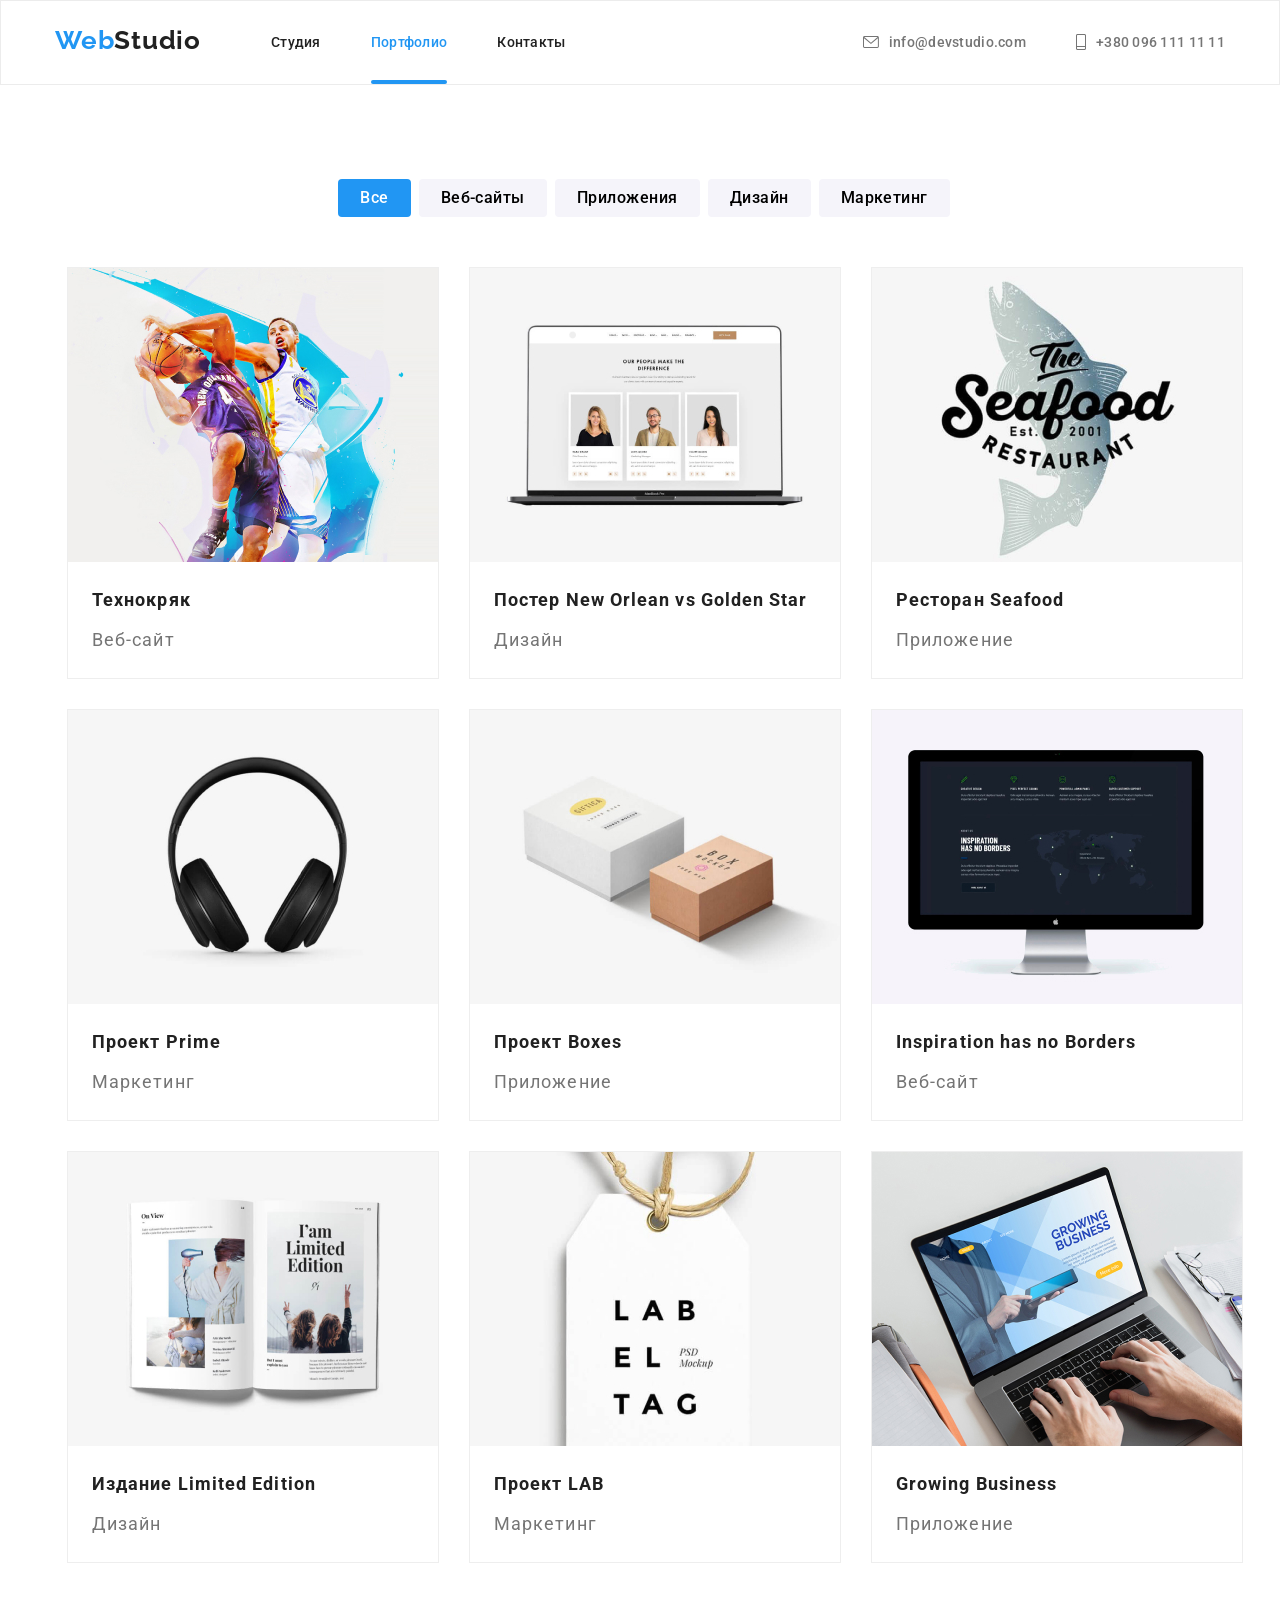
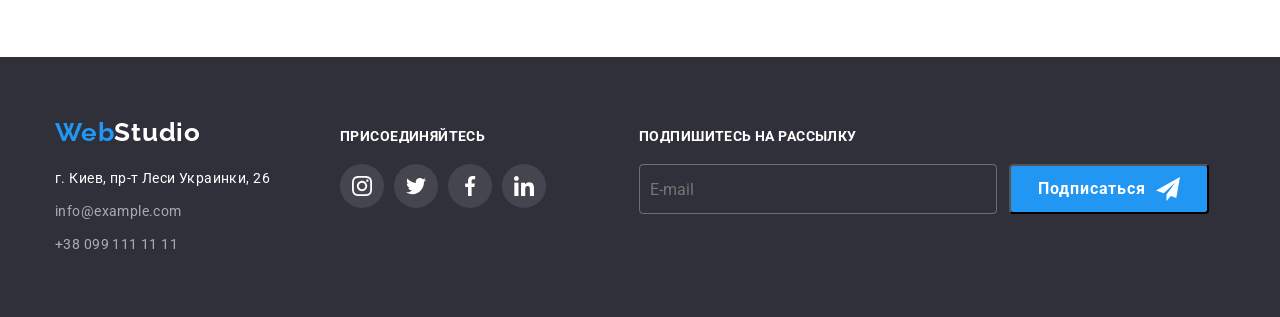
==== commit b9e337ee: "final" ====
--- a/portfolio.html
+++ b/portfolio.html
@@ -1,274 +1,449 @@
 <!DOCTYPE html>
 <html lang="ru">
-
-<head>
+  <head>
     <meta charset="UTF-8" />
     <meta http-equiv="X-UA-Compatible" content="IE=edge" />
     <meta name="viewport" content="width=device-width, initial-scale=1.0" />
-    <title>Портфолио</title>
+    <title>Document</title>
+    <link rel="preconnect" href="https://fonts.googleapis.com" />
+    <link rel="preconnect" href="https://fonts.gstatic.com" crossorigin />
+    <link
+      href="https://fonts.googleapis.com/css2?family=Raleway:wght@700&family=Roboto:wght@500&display=swap"
+      rel="stylesheet"
+    />
+    <link
+      rel="stylesheet"
+      href="https://cdnjs.cloudflare.com/ajax/libs/modern-normalize/1.1.0/modern-normalize.min.css"
+      integrity="sha512-wpPYUAdjBVSE4KJnH1VR1HeZfpl1ub8YT/NKx4PuQ5NmX2tKuGu6U/JRp5y+Y8XG2tV+wKQpNHVUX03MfMFn9Q=="
+      crossorigin="anonymous"
+      referrerpolicy="no-referrer"
+    />
+    <link rel="stylesheet" href="./css/style.css" />
+    <link rel="stylesheet" href="./css/main.min.css" />
+  </head>
+  <body>
+    <header class="header">
+      <div class="container flex header__container">
+        <a class="header__logo link" href="" lang="en">
+          Web<span class="header__studio">Studio</span></a
+        >
+        <nav class="nav">
+          <ul class="nav__list list">
+            <li class="nav__item">
+              <a href="index.html" class="nav__link link">Студия</a>
+            </li>
+            <li class="nav__item">
+              <a href="portfolio.html" class="nav__link current link"
+                >Портфолио</a
+              >
+            </li>
+            <li class="nav__item">
+              <a href="#contact" class="nav__link link">Контакты</a>
+            </li>
+          </ul>
+        </nav>
+        <div class="header-connect">
+          <ul class="flex list">
+            <li class="header-info">
+              <a href="" class="header-contacts link"
+                ><svg class="header-soc-icon" width="16" height="12">
+                  <use href="./1/icons.svg#icon-envelope"></use></svg
+                >info@devstudio.com</a
+              >
+            </li>
+            <li class="header-info">
+              <a href="" class="header-tel link"
+                ><svg class="header-soc-icon" width="10" height="16">
+                  <use href="./1/icons.svg#icon-Vector"></use></svg
+                >+380 096 111 11 11</a
+              >
+            </li>
+          </ul>
+        </div>
+      </div>
+    </header>
+    <main>
+      <section class="portfolio-hero">
+        <div class="container">
+          <ul class="porfolio-hero-list list flex">
+            <li class="porfolio-hero-item item">
+              <button class="portfolio-hero-btn link current-btn" type="button">
+                Все
+              </button>
+            </li>
+            <li class="porfolio-hero-item item">
+              <button class="portfolio-hero-btn link" type="button">
+                Веб-сайты
+              </button>
+            </li>
+            <li class="porfolio-hero-item item">
+              <button class="portfolio-hero-btn link" type="button">
+                Приложения
+              </button>
+            </li>
+            <li class="porfolio-hero-item item">
+              <button class="portfolio-hero-btn link" type="button">
+                Дизайн
+              </button>
+            </li>
+            <li class="porfolio-hero-item item">
+              <button class="portfolio-hero-btn link" type="button">
+                Маркетинг
+              </button>
+            </li>
+          </ul>
+        </div>
+        <div class="container">
+          <ul class="porfolio-hero-list1 list flex">
+            <li class="porfolio-hero-item1 item">
+              <a href="" class="prt-link link"
+                ><div class="prt-wrap-text">
+                  <img
+                    src="./1/portfolio1.jpg"
+                    alt="Ноутбук"
+                    width="370"
+                    height="294"
+                  />
+                  <p class="prt-text">
+                    Ресурс предлагает комплексные предложения с разным уровнем
+                    функционала и сервисов. Все это позволит посетителю получить
+                    исчерпывающие сведения о компании или частном лице.
+                  </p>
+                </div>
+                <div class="portfolio-wrap">
+                  <h3 class="portfolio-hero-title">Технокряк</h3>
+                  <p class="portfolio-hero-text">Веб-сайт</p>
+                </div></a
+              >
+            </li>
+            <li class="porfolio-hero-item1 item">
+              <a href="" class="prt-link link"
+                ><div class="prt-wrap-text">
+                  <img
+                    src="./1/portfolio2.jpg"
+                    alt="игра в баскетбол"
+                    width="370"
+                    height="294"
+                  />
+                  <p class="prt-text">
+                    Ресурс предлагает комплексные предложения с разным уровнем
+                    функционала и сервисов. Все это позволит посетителю получить
+                    исчерпывающие сведения о компании или частном лице.
+                  </p>
+                </div>
+                <div class="portfolio-wrap">
+                  <h3 class="portfolio-hero-title">
+                    Постер New Orlean vs Golden Star
+                  </h3>
+                  <p class="portfolio-hero-text">Дизайн</p>
+                </div></a
+              >
+            </li>
+            <li class="porfolio-hero-item1 item">
+              <a href="" class="prt-link link"
+                ><div class="prt-wrap-text">
+                  <img
+                    src="./1/portfolio3.jpg"
+                    alt="картинка с морепродуктами"
+                    width="370"
+                    height="294"
+                  />
+                  <p class="prt-text">
+                    Ресурс предлагает комплексные предложения с разным уровнем
+                    функционала и сервисов. Все это позволит посетителю получить
+                    исчерпывающие сведения о компании или частном лице.
+                  </p>
+                </div>
+                <div class="portfolio-wrap">
+                  <h3 class="portfolio-hero-title">Ресторан Seafood</h3>
+                  <p class="portfolio-hero-text">Приложение</p>
+                </div></a
+              >
+            </li>
+            <li class="porfolio-hero-item1 item">
+              <a href="" class="prt-link link"
+                ><div class="prt-wrap-text">
+                  <img
+                    src="./1/portfolio4.jpg"
+                    alt="наушники"
+                    width="370"
+                    height="294"
+                  />
+                  <p class="prt-text">
+                    Ресурс предлагает комплексные предложения с разным уровнем
+                    функционала и сервисов. Все это позволит посетителю получить
+                    исчерпывающие сведения о компании или частном лице.
+                  </p>
+                </div>
+                <div class="portfolio-wrap">
+                  <h3 class="portfolio-hero-title">Проект Prime</h3>
+                  <p class="portfolio-hero-text">Маркетинг</p>
+                </div></a
+              >
+            </li>
+            <li class="porfolio-hero-item1 item">
+              <a href="" class="prt-link link"
+                ><div class="prt-wrap-text">
+                  <img
+                    src="./1/portfolio5.jpg"
+                    alt="2 коробки"
+                    width="370"
+                    height="294"
+                  />
+                  <p class="prt-text">
+                    Ресурс предлагает комплексные предложения с разным уровнем
+                    функционала и сервисов. Все это позволит посетителю получить
+                    исчерпывающие сведения о компании или частном лице.
+                  </p>
+                </div>
+                <div class="portfolio-wrap">
+                  <h3 class="portfolio-hero-title">Проект Boxes</h3>
+                  <p class="portfolio-hero-text">Приложение</p>
+                </div></a
+              >
+            </li>
+            <li class="porfolio-hero-item1 item">
+              <a href="" class="prt-link link"
+                ><div class="prt-wrap-text">
+                  <img
+                    src="./1/portfolio6.jpg"
+                    alt="Мак"
+                    width="370"
+                    height="294"
+                  />
+                  <p class="prt-text">
+                    Ресурс предлагает комплексные предложения с разным уровнем
+                    функционала и сервисов. Все это позволит посетителю получить
+                    исчерпывающие сведения о компании или частном лице.
+                  </p>
+                </div>
+                <div class="portfolio-wrap">
+                  <h3 class="portfolio-hero-title">
+                    Inspiration has no Borders
+                  </h3>
+                  <p class="portfolio-hero-text">Веб-сайт</p>
+                </div></a
+              >
+            </li>
+            <li class="porfolio-hero-item1 item">
+              <a href="" class="prt-link link"
+                ><div class="prt-wrap-text">
+                  <img
+                    src="./1/portfolio7.jpg"
+                    alt="Открытая книжка"
+                    width="370"
+                    height="294"
+                  />
+                  <p class="prt-text">
+                    Ресурс предлагает комплексные предложения с разным уровнем
+                    функционала и сервисов. Все это позволит посетителю получить
+                    исчерпывающие сведения о компании или частном лице.
+                  </p>
+                </div>
+                <div class="portfolio-wrap">
+                  <h3 class="portfolio-hero-title">Издание Limited Edition</h3>
+                  <p class="portfolio-hero-text">Дизайн</p>
+                </div></a
+              >
+            </li>
+            <li class="porfolio-hero-item1 item">
+              <a href="" class="prt-link link"
+                ><div class="prt-wrap-text">
+                  <img
+                    src="./1/portfolio8.jpg"
+                    alt="Билетик"
+                    width="370"
+                    height="294"
+                  />
+                  <p class="prt-text">
+                    Ресурс предлагает комплексные предложения с разным уровнем
+                    функционала и сервисов. Все это позволит посетителю получить
+                    исчерпывающие сведения о компании или частном лице.
+                  </p>
+                </div>
+                <div class="portfolio-wrap">
+                  <h3 class="portfolio-hero-title">Проект LAB</h3>
+                  <p class="portfolio-hero-text">Маркетинг</p>
+                </div></a
+              >
+            </li>
+            <li class="porfolio-hero-item1 item">
+              <a href="" class="prt-link link"
+                ><div class="prt-wrap-text">
+                  <img
+                    src="./1/portfolio9.jpg"
+                    alt="Ноутбук"
+                    width="370"
+                    height="294"
+                  />
+                  <p class="prt-text">
+                    Ресурс предлагает комплексные предложения с разным уровнем
+                    функционала и сервисов. Все это позволит посетителю получить
+                    исчерпывающие сведения о компании или частном лице.
+                  </p>
+                </div>
+                <div class="portfolio-wrap">
+                  <h3 class="portfolio-hero-title">Growing Business</h3>
+                  <p class="portfolio-hero-text">Приложение</p>
+                </div></a
+              >
+            </li>
+          </ul>
+        </div>
+      </section>
+      <footer class="footer">
+        <div class="container">
+          <div class="footerf-felx">
+            <div class="footer-content">
+              <a class="link header-logo-footer" href="" lang="en">
+                Web<span class="header-studio-footer">Studio</span></a
+              >
 
-    <!--Шрифты -->
-    <link rel="preconnect" href="https://fonts.googleapis.com">
-    <link rel="preconnect" href="https://fonts.gstatic.com" crossorigin>
-    <link
-        href="https://fonts.googleapis.com/css2?family=Raleway:wght@700&family=Roboto:wght@400;500;700;900&display=swap"
-        rel="stylesheet">
-    <!--normalize css  -->
-    <link rel="stylesheet" href="./css/normalize.css">
-    <!--Стили -->
-   <!-- <link rel="stylesheet" href="./css/styles.css" />-->
-    <link rel="stylesheet" href="./css/main.min.css"  />
-</head>
+              <address>
+                <ul class="contacts-list list">
+                  <li class="contacts-item item">
+                    <a href="" class="contacts-link-addres link"
+                      >г. Киев, пр-т Леси Украинки, 26</a
+                    >
+                  </li>
+                  <li class="contacts-item item">
+                    <a href="" class="contacts-link link">info@example.com</a>
+                  </li>
+                  <li class="contacts-item item">
+                    <a href="" class="contacts-link link">+38 099 111 11 11</a>
+                  </li>
+                </ul>
+              </address>
+            </div>
+          </div>
 
-<body>
-    <header class="header">
-        <div class="header__container container">
-
-            <a href="./index.html" class="logo">
-            <span class="logo-color">Web</span>Studio</a>
-
-            <nav class="contact-links nav">
-                <ul class=" nav__site">
-                    <li class="nav__item"><a href="./index.html" class="nav__link ">Студия</a></li>
-                    <li class="nav__item"><a href="./portfolio.html" class=" nav__link current">Портфолио</a></li>
-                    <li class="nav__item"><a href="" class=" nav__link">Контакты</a></li>
-                </ul>
-            </nav>
-            <ul class="contact">
-                <li class="contact__item"><a href="mailto:info@devstudio.com" class="contact__e"><svg class="header-icon"
-                            width="16" height="12">
-                            <use href="./images/symbol-defs-1.svg#icon-envelope-1"></use>
-                        </svg>info@devstudio.com</a></li>
-                <li class="contact__item"><a href="tel:+380961111111" class="contact__tel"><svg class="header-icon" width="16"
-                            height="12">
-                            <use href="./images/symbol-defs-1.svg#icon-smartphone-1"></use>
-                        </svg>+38 096 111 11 11</a></li>
+          <div class="footer-slogan">
+            <p class="footer-text-slogan">присоединяйтесь</p>
+            <ul class="team-soc-list-footer list">
+              <li class="team-soc-item">
+                <a href="" class="team-soc-link-footer link"
+                  ><svg class="footer-soc-icon" width="20" height="20">
+                    <use href="./1/icons.svg#icon-instagram-2-2"></use></svg
+                ></a>
+              </li>
+              <li class="team-soc-item">
+                <a href="" class="team-soc-link-footer link"
+                  ><svg class="footer-soc-icon" width="20" height="20">
+                    <use href="./1/icons.svg#icon-twitter-1-2"></use></svg
+                ></a>
+              </li>
+              <li class="team-soc-item">
+                <a href="" class="team-soc-link-footer link"
+                  ><svg class="footer-soc-icon" width="20" height="20">
+                    <use href="./1/icons.svg#icon-facebook-1-1"></use></svg
+                ></a>
+              </li>
+              <li class="team-soc-item">
+                <a href="" class="team-soc-link-footer link"
+                  ><svg class="footer-soc-icon" width="20" height="20">
+                    <use href="./1/icons.svg#icon-linkedin-1-1"></use></svg
+                ></a>
+              </li>
             </ul>
+          </div>
+          <div class="footer-field">
+            <p class="footer-text">Подпишитесь на рассылку</p>
+            <div class="footer-flex">
+              <input
+                type="email"
+                class="footer-input"
+                name="user-mail"
+                placeholder="E-mail"
+                required
+              />
+              <button class="telegram">
+                Подписаться<svg class="footer-btn" width="24px" height="24px">
+                  <use href="./1/icons.svg#icon-icon-send"></use>
+                </svg>
+              </button>
+            </div>
+          </div>
         </div>
-    </header>
-
-    <main>
-
-        <section class="set">
-            <h1 hidden>Наше Портфолио</h1>
-
-            <!--Навигация-->
-
-            <div class="container nav-list">
-                <ul class="card-nav-list nav-list_card">
-                    <li class="nav-list_item"><button type="button" class="site-bnt">Все</button></li>
-                    <li class="nav-list_item"><button type="button" class="site-bnt">Веб-сайты</button></li>
-                    <li class="nav-list_item"><button type="button" class="site-bnt">Приложения</button></li>
-                    <li class="nav-list_item"><button type="button" class="site-bnt">Дизайн</button></li>
-                    <li class="nav-list_item"><button type="button" class="site-bnt">Маркетинг</button></li>
-                </ul>
-            </div>
-
-            <!--Карточки-->
-
-            <div class="container c-card-set">
-                <ul class="set__list">
-                    <li class="set__item">
-                        <article class="card">
-                            <div class="card-thumb">
-                                <img src="./images/works/web_site.jpg" alt="Веб-сайт" width="370">
-                            <p class="card-top-text ">Ресурс предлагает комплексные предложения с разным уровнем функционала и сервисов. Все это
-                                    позволит посетителю получить исчерпывающие сведения о компании или частном лице.</p>
-                            </div>
-                                    <div class="card-content">
-                                <h2 class="card-content__title">Технокряк</h2>
-                                <p class="card-content__text">Веб-сайт</p>
-                            </div>
-                        </article>
-                    </li>
-
-                    <li class="set__item">
-                        <article class="card">
-                            <div class="card-thumb">
-                                <img src="./images/works/poster.jpg" alt="Постер" width="370">
-                                <p class="card-top-text">Ресурс предлагает комплексные предложения с разным уровнем функционала и сервисов. Все это
-                                    позволит посетителю получить исчерпывающие сведения о компании или частном лице.</p>
-                            </div>
-                            <div class="card-content">
-                                <h2 class="card-content__title">Постер New Orlean vs Golden Star</h2>
-                                <p class="card-content__text">Дизайн</p>
-                            </div>
-                        </article>
-                    </li>
-
-                    <li class="item set__item">
-                        <article class="card">
-                            <div class="card-thumb">
-                                <img src="./images/works/seafood_restaurant.jpg" alt="Ресторан" width="370">
-                                <p class="card-top-text">Ресурс предлагает комплексные предложения с разным уровнем функционала и сервисов. Все это
-                                    позволит посетителю получить исчерпывающие сведения о компании или частном лице.</p>
-                            </div>
-                            <div class="card-content">
-                                <h2 class="card-content__title">Ресторан Seafood</h2>
-                                <p class="card-content__text">Приложение</p>
-                            </div>
-                        </article>
-                    </li>
-
-                    <li class="item set__item">
-                        <article class="card">
-                            <div class="card-thumb">
-                                <img src="./images/works/headphones.jpg" alt="наушники" width="370">
-                                <p class="card-top-text">Ресурс предлагает комплексные предложения с разным уровнем функционала и сервисов. Все это позволит посетителю получить исчерпывающие сведения о компании или частном лице.</p>
-                                </div>
-                                <div class="card-content">
-                                <h2 class="card-content__title">Проект Prime</h2>
-                                <p class="card-content__text">Маркетинг</p>
-                            </div>
-                        </article>
-                    </li>
-
-                    <li class="item set__item">
-                        <article class="card">
-                            <div class="card-thumb">
-                                <img src="./images/works/boxes.jpg" alt="коробки" width="370">
-                                <p class="card-top-text">Ресурс предлагает комплексные предложения с разным уровнем функционала и сервисов. Все это
-                                    позволит посетителю получить исчерпывающие сведения о компании или частном лице.</p>
-                            </div>
-                            <div class="card-content">
-                                <h2 class="card-content__title">Проект Boxes</h2>
-                                <p class="card-content__text">Приложение</p>
-                            </div>
-                        </article>
-                    </li>
-
-                    <li class="item set__item">
-                        <article class="card">
-                            <div class="card-thumb">
-                                <img src="./images/works/monitor.jpg" alt="монитор" width="370">
-                                <p class="card-top-text">Ресурс предлагает комплексные предложения с разным уровнем функционала и сервисов. Все это
-                                    позволит посетителю получить исчерпывающие сведения о компании или частном лице.</p>
-                            </div>
-                            <div class="card-content">
-                                <h2 class="card-content__title">Inspiration has no Borders</h2>
-                                <p class="card-content__text">Веб-сайт</p>
-                            </div>
-                        </article>
-                    </li>
-
-                    <li class="item set__item">
-                        <article class="card">
-                            <div class="card-thumb">
-                                <img src="./images/works/magazine.jpg" alt="журнал" width="370">
-                                <p class="card-top-text">Ресурс предлагает комплексные предложения с разным уровнем функционала и сервисов. Все это
-                                    позволит посетителю получить исчерпывающие сведения о компании или частном лице.</p>
-                            </div>
-                            <div class="card-content">
-                                <h2 class="card-content__title">Издание Limited Edition</h2>
-                                <p class="card-content__text">Дизайн</p>
-                            </div>
-                        </article>
-                    </li>
-
-                    <li class="item set__item">
-                        <article class="card">
-                            <div class="card-thumb">
-                                <img src="./images/works/lab.jpg" alt="лейба" width="370">
-                                <p class="card-top-text">Ресурс предлагает комплексные предложения с разным уровнем функционала и сервисов. Все это
-                                    позволит посетителю получить исчерпывающие сведения о компании или частном лице.</p>
-                            </div>
-                            <div class="card-content">
-                                <h2 class="card-content__title">Проект LAB</h2>
-                                <p class="card-content__text">Маркетинг</p>
-                            </div>
-                        </article>
-                    </li>
-
-                    <li class="item set__item">
-                        <article class="card">
-                            <div class="card-thumb">
-                                <img src="./images/works/laptop.jpg" alt="ноутбук">
-                                <p class="card-top-text">Ресурс предлагает комплексные предложения с разным уровнем функционала и сервисов. Все это
-                                    позволит посетителю получить исчерпывающие сведения о компании или частном лице.</p>
-                            </div>
-                            <div class="card-content">
-                                <h2 class="title card-content__title">Growing Business</h2>
-                                <p class="text card-content__text">Приложение</p>
-                            </div>
-                        </article>
-                    </li>
-                </ul>
-            </div>
-        </section>
+      </footer>
+      <div class="backdrop is-hidden" data-modal>
+        <!-- я удалил тут ис хиден!! -->
+        <div class="modal">
+          <button type="button" class="modal-btn" data-modal-close>
+            <svg class="modal-icon" width="17" height="17">
+              <use href="./1/icons.svg#icon-close-black-18dp-2-1"></use>
+            </svg>
+          </button>
+          <p class="modal-title">Оставьте свои данные, мы вам перезвоним</p>
+          <form>
+            <div class="modal-field">
+              <label class="moda-text">Ваше имя </label>
+              <div class="input-wrap">
+                <input
+                  type="text"
+                  class="modal-input"
+                  name="user-name"
+                  required
+                />
+                <svg class="modal-icons" width="18" height="18">
+                  <use href="./1/icons.svg#icon-person-black-18dp-1"></use>
+                </svg>
+              </div>
+            </div>
+            <div class="modal-field">
+              <label class="moda-text">Телефон</label>
+              <div class="input-wrap">
+                <input
+                  type="text"
+                  class="modal-input"
+                  name="user-name"
+                  required
+                />
+                <svg class="modal-icons" width="18" height="18">
+                  <use href="./1/icons.svg#icon-phone-black-18dp-1"></use>
+                </svg>
+              </div>
+            </div>
+            <div class="modal-field">
+              <label class="moda-text">Почта</label>
+              <div class="input-wrap">
+                <input
+                  type="text"
+                  class="modal-input"
+                  name="user-name"
+                  required
+                />
+                <svg class="modal-icons" width="18" height="18">
+                  <use href="./1/icons.svg#icon-email-black-18dp-1"></use>
+                </svg>
+              </div>
+            </div>
+            <div class="modal-field-com">
+              <label for="user-text" class="moda-text">Комментарий</label>
+              <textarea
+                name="user-text"
+                id="user-text"
+                class="modal-textarea"
+                placeholder="Введите текст"
+              ></textarea>
+            </div>
+            <div class="modal-field-flex">
+              <input
+                type="checkbox"
+                name="privacy"
+                value="true"
+                class="modal-check visually-hidden"
+                id="privacy"
+              />
+              <label for="privacy" class="check-text">
+                Соглашаюсь с рассылкой и принимаю
+              </label>
+              <a href="" class="modal-doc">Условия договора</a>
+            </div>
+            <button type="submit" class="modal-btn-sbm">Отправить</button>
+          </form>
+        </div>
+      </div>
     </main>
-</body>
-
-
-<footer>
-    <section class="footer__section">
-    <div class="container footer">
-    <div class="logo-adress">
-        <a href="./index.html" class="logo"><span class="logo-color">Web</span><span class="bottom-logo-color">Studio</span></a>
-        <address>
-        <ul class="contact-link__list">
-        <li class="item">
-        <a href="https://g.page/stamp-capital?share" 
-                            class="addres-link"
-                            target="_blank" rel="noopener nofollow noreferrer">г. Киев, пр-т Леси Украинки, 26
-                        </a>
-        </li>
-
-        <li class="item"><a href="mailto:info@devstudio.com" class="e-link">info@devstudio.com</a></li>
-                        <li class="item"><a href="tel:+380961111111" class="ph-link">+38 096 111 11 11</a></li>
-                    </ul>
-        </address>
-    </div>
-
-    <div class="footer-soc">
-        <p class="footer-soc__titel">Присоединяйтесь</p>
-        <ul class="footer-soc__list">
-        <li class="footer-soc__item">
-        <a class="footer-soc__link" href="">
-        <svg class="footer-soc__icon" width="20" height="20">
-        <use href="./images/symbol-defs.svg#icon-instagram-2"></use>
-        </svg>
-        </a>
-        </li>
-
-        <li class=" footer-soc__item">
-        <a class=" footer-soc__link" href="">
-        <svg class=" footer-soc__icon" width="20" height="20">
-        <use href="./images/symbol-defs.svg#icon-twitter-1"></use>
-        </svg>
-        </a>
-        </li>
-        
-        <li class=" footer-soc__item">
-        <a class=" footer-soc__link" href="">
-        <svg class=" footer-soc__icon" width="20" height="20">
-        <use href="./images/symbol-defs.svg#icon-facebook-1"></use>
-        </svg>
-        </a>
-        </li>
-        
-        <li class="footer-soc__item">
-        <a class="footer-soc__link" href="">
-        <svg class="footer-soc__icon" width="20" height="20">
-        <use href="./images/symbol-defs.svg#icon-linkedin-1"></use>
-        </svg>
-        </a>
-        </li>
-        </ul>
-
-    </div>
-<div class="footer-form">
-        <p class="footer-form__title">Подпишитесь на рассылку</p>
-        <form class="footer-form__mail">
-            <input type="email" class="footer-form__input" name="footer-mail" placeholder="E-mail" id="footer-mail">
-            <button class="footer-form__btn" type="submit">
-            Подписаться<svg class="icon-send" width="24" height="24">
-                <use href="./images/symbol-defs8.svg#icon-icon-send-1"></use>
-            </svg>
-            </button>
-        </form>
-        </div>  
-    </div>
-    </section>
-</footer>
-
-</html>+    <script src="./js/modal.js"></script>
+  </body>
+</html>
--- a/css/style.css
+++ b/css/style.css
@@ -0,0 +1,156 @@
+/* -----------------------------------------------vars------------------------------------------------------------------------------- */
+
+
+
+
+
+
+
+
+
+
+.portfolio-hero-btn:focus,
+.portfolio-hero-btn:hover {
+    color: #FFFFFF;
+    background-color: var(--accent-color);
+    box-shadow: 0px 3px 1px rgba(0, 0, 0, 0.1), 0px 1px 2px rgba(0, 0, 0, 0.08),
+        0px 2px 2px rgba(0, 0, 0, 0.12);
+
+
+}
+
+.porfolio-hero-item1:hover .prt-text,
+.porfolio-hero-item1:focus .prt-text,
+.prt-link:focus .prt-text {
+    transform: translateY(0);
+}
+
+
+.prt-wrap-text {
+    position: relative;
+    overflow: hidden;
+}
+
+.prt-text {
+    position: absolute;
+    top: 0;
+    background-color: rgba(33, 150, 243, 0.9);
+    ;
+    height: 100%;
+    font-weight: 400;
+    font-size: 18px;
+    line-height: 1.55;
+    letter-spacing: 0.03em;
+    color: #FFFFFF;
+    text-align: center;
+    padding: 63px 24px 63px 24px;
+    transform: translateY(101%);
+    transition: transform 250ms cubic-bezier(0.4, 0, 0.2, 1);
+
+}
+
+.prt-link {
+    display: block;
+}
+
+.prt-link:hover,
+.prt-link:focus {
+    box-shadow: 0px 1px 1px rgba(0, 0, 0, 0.12), 0px 4px 4px rgba(0, 0, 0, 0.06), 1px 4px 6px rgba(0, 0, 0, 0.16);
+}
+
+.portfolio-wrap {
+    padding: 20px 24px;
+}
+
+.porfolio-hero1 {
+    padding-top: 56px;
+}
+
+.portfolio-hero {
+    padding-bottom: 94px;
+    padding-top: 94px;
+}
+
+.portfolio-hero-title {
+    font-weight: bold;
+    font-size: 18px;
+    line-height: 2;
+    color: var(--main-text-color);
+    letter-spacing: 0.06em;
+
+}
+
+.portfolio-hero-text {
+    font-size: 18px;
+    line-height: 2;
+    color: var(--second-text-color);
+    letter-spacing: 0.06em;
+    margin-top: 4px;
+}
+
+.porfolio-hero-item {
+    margin-left: 8px;
+}
+
+
+
+.portfolio-hero-btn {
+    display: inline-block;
+    border-radius: 4px;
+    border: 0px;
+    padding: 6px 22px;
+    background-color: var(--team-background-color);
+
+    font-family: inherit;
+    font-style: normal;
+    font-weight: 500;
+    font-size: 16px;
+    line-height: 1.62;
+    text-align: center;
+    letter-spacing: 0.03em;
+    color: var(--main-title-color);
+    cursor: pointer;
+    transition: box-shadow 250ms cubic-bezier(0.4, 0, 0.2, 1),
+        color 250ms cubic-bezier(0.4, 0, 0.2, 1),
+        background-color 250ms cubic-bezier(0.4, 0, 0.2, 1);
+
+
+}
+
+.porfolio-hero-item1 {
+    margin-right: 30px;
+    margin-bottom: 30px;
+    border: 1px solid #EEEEEE;
+    transition: box-shadow 250ms cubic-bezier(0.4, 0, 0.2, 1);
+}
+
+.porfolio-hero-item1:focus,
+.porfolio-hero-item1:hover {
+    box-shadow: 0px 1px 1px rgba(0, 0, 0, 0.12), 0px 4px 4px rgba(0, 0, 0, 0.06), 1px 4px 6px rgba(0, 0, 0, 0.16);
+
+}
+
+.porfolio-hero-item1:nth-child(n+7) {
+    margin-bottom: 0px;
+}
+
+.porfolio-hero-item1:nth-child(3n) {
+    margin-right: 0;
+}
+
+.porfolio-hero-list1 {
+    flex-wrap: wrap;
+    padding-inline-start: 0px;
+    display: flex;
+    justify-content: center;
+    width: 1200px;
+
+}
+
+
+.porfolio-hero-list {
+    display: flex;
+    justify-content: center;
+    margin: 0;
+    margin-bottom: 50px;
+}
--- a/css/main.min.css
+++ b/css/main.min.css
@@ -1 +1,2 @@
-*,*::before,*::after{box-sizing:border-box}:root{--text-color: #757575;--bnt-color-hover: #F5F4FA;--btn-color-hb: #2196F3;--btn-color-text: #212121;--default-white: #ffffff;--font-size: 14px;--bg-color: #2F303A;--set-gap: 30px;--card-shadow: 0px 1px 3px rgba(0, 0, 0, 0.12), 0px 1px 1px rgba(0, 0, 0, 0.14), 0px 2px 1px rgba(0, 0, 0, 0.2);--timing-duration: 250ms;--timing-function: cubic-bezier(0.4, 0, 0.2, 1)}img{display:block;height:auto}.contact__e,.contact__tel{text-decoration:none;font-style:normal}.visually-hidden{position:absolute;white-space:nowrap;width:1px;height:1px;overflow:hidden;border:0;padding:0;clip:rect(0 0 0 0);clip-path:inset(50%);margin:-1px}.e-link{text-decoration:none;font-style:normal}.ph-link{text-decoration:none;font-style:normal}ul{padding:0;margin:0;list-style:none}li{list-style-type:none}p,h1,h2,h3,h4,h5,h6{margin:0}ul,ol,li{margin:0;padding:0}body{font-family:"Roboto",sans-serif;color:var(--btn-color-text);font-size:14px;letter-spacing:.03em}.container{width:1200px;margin-left:auto;margin-right:auto;padding-left:15px;padding-right:15px}button{cursor:pointer;border:none}.header__container{display:flex;align-items:center}.logo-color{color:var(--btn-color-hb);text-decoration:none;font-family:Raleway;font-weight:700;font-size:26px;line-height:1.2}.logo{text-decoration:none;font-family:Raleway;font-weight:700;font-size:26px;line-height:1.2;color:#000}.header-icon{align-items:center;vertical-align:middle;margin-right:10px;fill:currentColor}.nav__site{display:flex;justify-content:center;font-style:normal;font-weight:500;font-size:var(--font-size);line-height:1.14}.nav__site:hover,.nav__site:focus{color:var(--btn-color-hb)}.contact{padding:0;margin:0;display:flex}.nav__site:first-child{margin-left:93px}.nav__site .nav__item{margin-right:50px}.contact .contact__item:last-child{margin-right:0}.nav__site .current{color:var(--btn-color-hb)}.current::after{content:"";position:absolute;left:0;bottom:0;display:flex;width:100%;height:4px;background-color:#2196f3;border-radius:2px}.contact{margin-left:auto;font-style:normal;font-weight:400;line-height:1.14;color:var(--text-color);padding-top:5px}.contact__e{margin-right:30px}.contact__e,.contact__tel{display:flex;font-style:normal;font-weight:500;font-size:var(--font-size);line-height:1.14;letter-spacing:.02em;color:var(--text-color);transition:color var(--timing-duration) var(--timing-function)}.contact .contact__e:hover,.contact .contact__e:focus,.contact .contact__e:hover,.contact .contact__e:focus,.contact .contact__tel:hover,.contact .contact__tel:focus,.contact .contact__tel:hover,.contact .contact__tel:focus{color:var(--btn-color-hb)}.nav{align-items:baseline}.nav__link{display:flex;position:relative;padding-top:32px;padding-bottom:32px;text-decoration:none;font-weight:500;line-height:1.14;letter-spacing:.02em;color:var(--btn-color-text);transition:color var(--timing-duration) var(--timing-function)}.nav__link:hover,.nav__link:focus{color:var(--btn-color-hb)}.hero{padding-bottom:200px;background-color:var(--bg-color)}.hero__container{max-width:1600px;height:600px;margin:0 auto;padding-top:200px;padding-bottom:200px;background-image:linear-gradient(rgba(47, 48, 58, 0.4), rgba(47, 48, 58, 0.4)),url(../images/background-img/hero.jpg);background-repeat:no-repeat;background-position:center}.hero__titel{width:696px;margin-left:auto;margin-right:auto;margin-bottom:30px;color:#fff;font-weight:900;font-size:44px;line-height:1.4;letter-spacing:.06em;text-align:center;text-transform:uppercase}.hero__btn{width:200px;height:50px;display:block;margin:0 auto;background:var(--btn-color-hb);box-shadow:0px 4px 4px rgba(0,0,0,.15);border-radius:4px;font-family:"Roboto";font-style:normal;font-weight:700;font-size:16px;line-height:1.87;letter-spacing:.06em;color:#fff}.benefit{padding-top:94px;padding-bottom:94px}.benefit__list{display:flex;flex-wrap:wrap;justify-content:center;margin:0px;padding:0px;margin-left:-30px}.benefit__title{font-style:normal;font-weight:700;font-size:var(--font-size);line-height:1.14;letter-spacing:.06em;text-transform:uppercase}.benefit__text{font-style:normal;font-weight:400;line-height:1.71;color:var(--text-color);padding-top:10px}.benefit__item{display:flex;flex-wrap:wrap;width:270px;flex-basis:calc(25% - 30px);margin-left:30px}.benefit__item:last-child{margin-right:0}.benefit-icon{width:70px;height:70px}.icons{margin-bottom:30px;width:270px;height:120px;justify-content:center;display:inline-flex;align-items:center;background:#f5f4fa;border-radius:4px}.our-work__container{padding-bottom:94px}.our-work__container>.our-work__list{display:flex}.our-work__list .our-work__item+.our-work__item{flex-basis:calc(33.3333333333% - 30px)}.our-work__item:not(:last-child){margin-right:30px}.our-work__item{position:relative}.work-card-text{padding-top:27px;padding-bottom:27px;width:370px;height:70px;left:615px;top:1435px;background-color:rgba(47,48,58,.8);background-image:linear-gradient(rgba(47, 48, 58, 0.4), rgba(47, 48, 58, 0.4))}.our-work__text{position:absolute;bottom:0;right:0;left:0;display:flex;align-items:center;justify-content:center;height:70px;text-transform:uppercase;line-height:1.14;font-weight:700;color:#fff;background:rgba(47,48,58,.8)}.about-us{display:block;margin:0 auto;padding-top:94px;padding-bottom:94px;background:#f5f4fa}.section__title{text-align:center;font-style:normal;font-weight:700;font-size:36px;line-height:1.16;color:var(--btn-color-text);margin-bottom:50px}.about-us__list{display:flex}.about-us__card{width:270px;height:428px;left:215px;top:1635px;margin-right:30px;background-color:#fff;box-shadow:0px 1px 3px rgba(0,0,0,.12),0px 1px 1px rgba(0,0,0,.14),0px 2px 1px rgba(0,0,0,.2);border-radius:0px 0px 4px 4px}.worker-container{padding-top:30px;padding-bottom:30px}.worker-container .worker-container__name{margin-bottom:10px}.about-us .name{font-weight:500;font-size:16px;line-height:1.18;text-align:center}.about-us .text{display:block;margin-bottom:16px;font-weight:400;font-size:16px;line-height:1.19;text-align:center;color:var(--text-color)}.our-work__item:last-child{margin-right:0}.workers-soc__list{display:flex;justify-content:center}.workers-soc__item{width:44px;height:44px;margin-right:10px}.workers-soc__item:last-child{margin-right:0}.workers-soc__link{width:100%;height:100%;background-color:var(--default-white);border-radius:50%;display:flex;align-items:center;justify-content:center;fill:#afb1b8;transition:background-color var(--timing-duration) var(--timing-function)}.workers-soc__link:hover,.workers-soc__link:focus{background-color:var(--btn-color-hb)}.workers-soc__link:hover .workers-soc__icon,.workers-soc__link:focus .workers-soc__icon{fill:var(--default-white)}.clients{padding-top:94px;padding-bottom:94px}.clients__container{width:1200px;margin:0 auto;padding-left:15px;padding-right:15px}.clients__title{font-weight:700;font-size:36px;line-height:1.16;text-align:center;margin-bottom:50px;color:var(--btn-color-text)}.clients__list{display:flex}.clients__item{margin-right:30px;color:#afb1b8;transition:color var(--timing-duration) var(--timing-function)}.clients__item:hover,.clients__item:focus{color:var(--btn-color-hb)}.clients__link{display:inline-flex;align-items:center;justify-content:center;width:170px;height:92px;border-radius:4px;border:1px solid #afb1b8;color:#afb1b8;fill:currentColor;transition:color var(--timing-duration) var(--timing-function),border-color var(--timing-duration) var(--timing-function)}.clients__link:hover,.clients__link:focus{border-color:var(--btn-color-hb)}.clients__link:hover,.clients__link:focus{color:var(--btn-color-hb)}.set{border-top:1px solid #ececec;padding-top:94px;padding-bottom:94px}.set__list{display:flex;flex-wrap:wrap;margin-bottom:-30px}.set__list>.set__item{flex-basis:calc(33.3333333333% - 30px);margin-right:30px;margin-bottom:30px}.set__item:nth-child(3n){margin-right:0px;padding-right:0px}.card-content__title{font-weight:700;font-size:18px;line-height:2;letter-spacing:.06em;align-items:center}.card-content__text{font-style:normal;font-size:16px;line-height:2.25;color:var(--text-color)}.logo-adress{margin-right:70px}.footer>.container{display:flex;align-items:baseline}.footer__section{margin:0 auto;background:var(--bg-color);padding-top:60px;padding-bottom:60px}.footer__section .footer{display:flex;align-items:baseline}.contact-link__list .item:first-child{margin-top:20px}.bottom-logo-color{color:#fff;text-decoration:none;font-weight:700;font-size:26px;line-height:1.2;letter-spacing:.03em}.contact-link__list .item{margin-bottom:9px}.e-link,.ph-link{font-style:normal;font-weight:400;line-height:1.71;letter-spacing:.03em;color:rgba(255,255,255,.6);display:block;transition:color var(--timing-duration) var(--timing-function)}.contact-link__list .e-link:hover,.contact-link__list .e-link:focus,.contact-link__list .addres-link:hover,.contact-link__list .addres-link:focus,.contact-link__list .ph-link:hover,.contact-link__list .ph-link:focus{color:var(--btn-color-hb)}.addres-link{text-decoration:none;font-style:normal;font-weight:400;line-height:1.71;letter-spacing:.03em;color:#fff;transition:color var(--timing-duration) var(--timing-function)}.footer-soc__titel{margin-bottom:20px;font-weight:700;font-size:14px;line-height:1.14;text-transform:uppercase;color:#fff}.footer-soc{margin-right:93px}.footer-soc__list{display:flex;margin-bottom:30px}.footer-soc__item{width:44px;height:44px;margin-right:10px}.footer-soc__icon{fill:#fff}.footer-soc__link{width:100%;height:100%;background-color:rgba(255,255,255,.1);border-radius:50%;display:flex;align-items:center;justify-content:center;fill:#fff;transition:background-color var(--timing-duration) var(--timing-function)}.footer-soc__link:hover,.footer-soc__link:focus{background-color:var(--btn-color-hb)}.footer-soc__link:hover .footer-soc_icon,.footer-soc__link:focus .footer-soc_icon{fill:var(--default-white)}.footer-form{margin-right:auto}.footer-form__title{font-family:"Roboto";font-style:normal;font-weight:700;font-size:14px;line-height:1.1428571429;letter-spacing:.03em;text-transform:uppercase;margin-bottom:20px;color:#fff}.footer-form__mail{display:flex;border:none}.footer-form__input{width:358px;height:50px;background-color:rgba(0,0,0,0);border:1px solid rgba(255,255,255,.3);filter:drop-shadow(0px 4px 4px rgba(0, 0, 0, 0.15));border-radius:4px;outline:none;color:rgba(255,255,255,.6);padding-left:16px;margin-right:12px;transition:border var(--timing-duration) var(--timing-function)}.footer-form__input:focus,.footer-form__input:hover{border-color:var(--btn-color-hb)}.footer-form__btn{position:relative;display:flex;align-items:center;width:200px;height:50px;background-color:var(--btn-color-hb);box-shadow:0px 4px 4px rgba(0,0,0,.15);border-radius:4px;border-color:rgba(0,0,0,0);font-weight:700;font-size:16px;line-height:1.875;padding-left:29px;color:#fff;fill:currentColor;transition:fill var(--timing-duration) var(--timing-function);transition:background-color var(--timing-duration) var(--timing-function)}.footer-form__btn:hover,.footer-form__btn:focus{background-color:#fff;color:var(--btn-color-hb)}.icon-send{position:absolute;right:28px;margin-left:10px}.icon-send:hover,.icon-send:focus{background-color:#fff;color:var(--btn-color-hb);fill:var(--btn-color-hb)}.nav-list_card{display:flex;justify-content:center;margin-bottom:50px}.nav-list_item{margin-left:8px}.nav-list_card .site-nav-btn{font-family:inherit;font-weight:500;line-height:1.14;letter-spacing:.03em;color:var(--btn-color-text);background-color:#f5f4fa}.site-bnt{display:block;border-radius:4px;font-family:"Roboto";font-weight:500;font-size:16px;line-height:1.62;letter-spacing:.03em;color:var(--btn-color-text);background-color:var(--bnt-color-hover);padding:6px 22px;transition:color var(--timing-duration) var(--timing-function),background-color var(--timing-duration) var(--timing-function),box-shadow var(--timing-duration) var(--timing-function)}.site-bnt:hover,.site-bnt:focus{color:var(--bnt-color-hover);background-color:var(--btn-color-hb);box-shadow:0px 3px 1px rgba(0,0,0,.1),0px 1px 2px rgba(0,0,0,.08),0px 2px 2px rgba(0,0,0,.12);border-radius:4px}.card{width:370px;height:404px;overflow:hidden;background-color:#fff;border:1px solid #eee;cursor:pointer;transition:box-shadow var(--timing-duration) var(--timing-function),border-radius var(--timing-duration) var(--timing-function)}.card:hover,.card:focus{box-shadow:var(--card-shadow);border-radius:0px 0px 4px 4px}.card-content{padding:20px 24px}.card-thumb{position:relative;overflow:hidden}.card-top-text{font-weight:400;font-size:18px;line-height:1.55;letter-spacing:.03em;color:#fff;position:absolute;display:inline-block;width:100%;height:100%;left:0;top:0;background-color:rgba(33,150,243,.9);padding:63px 24px;transform:translateY(100%);transition:transform 250ms var(--timing-function)}.set__item:hover .card-top-text{transform:translateY(0%)}.backdrop{position:fixed;top:0;left:0;width:100%;height:100%;background:rgba(0,0,0,.2);opacity:1;transform:opacity var(--timing-duration) var(--timing-function),visibility var(--timing-duration) var(--timing-function)}.backdrop.is-hidden{opacity:0;visibility:hidden;pointer-events:none}.modal{padding:40px;position:absolute;top:50%;left:50%;width:528px;height:581px;background-color:#fff;box-shadow:0px 1px 3px rgba(0,0,0,.12),0px 1px 1px rgba(0,0,0,.14),0px 2px 1px rgba(0,0,0,.2);border-radius:4px;transform:translate(-50%, -50%);transition:transform 250ms cubic-bezier(0.4, 0, 0.2, 1),opacity 250ms cubic-bezier(0.4, 0, 0.2, 1)}.backdrop.is-hidden .modal{transform:translate(-50%, -50%) scale(0.75);opacity:0}.modal-bnt_close{display:flex;position:absolute;top:8px;right:8px;width:30px;height:30px;border-radius:50%;border:1px solid rgba(0,0,0,.1);background-color:var(--secondary-background-color);cursor:pointer;align-items:center;justify-content:center;transition:fill 250ms cubic-bezier(0.4, 0, 0.2, 1)}.modal-bnt_close:hover,.modal-bnt_close:focus{fill:var(--btn-color-hb)}.modal_title{text-align:center;font-size:18px;font-weight:600;margin-bottom:15px;font-weight:700;font-size:20px;line-height:1.15;letter-spacing:.03em;color:#212121}.modal_field{margin-bottom:10px}.input-wrap{position:relative}.modal-icon{position:absolute;left:7px;top:50%;transform:translateY(-50%)}.modal-input{width:100%;height:45px;border:1px solid rgba(33,33,33,.2);border-radius:4px;fill:currentColor;padding-left:30px;outline:none;transition:border-color 250ms var(--timing-function),fill 250ms var(--timing-function)}.modal-input:focus,.modal-input:hover{border-color:#2196f3}.modal-input:focus+.modal-icon,.modal-input:hover+.modal-icon{fill:#2196f3}.modal_label{position:relative;display:block;font-size:12px;line-height:1.17;letter-spacing:.01em;margin-bottom:4px;color:#757575}textarea{resize:none}.modal-text{padding:12px 16px;width:100%;height:120px;border:1px solid rgba(33,33,33,.2);border-radius:4px;resize:none;outline:none;transition:border 250ms var(--transition-cubic)}.modal-text:focus,.modal-text:hover{border:1px solid #2196f3}.covenant{display:flex;align-items:center;margin-bottom:30px}.covenant-title{padding-left:8px;font-weight:400;font-size:14px;line-height:1.71;letter-spacing:.03em;color:#757575;display:flex;align-items:center}.covenant-title::before{content:"";width:16px;height:15px;border:2px solid #212121;border-radius:3px;margin-right:8px}.checkbox-policy:checked+.covenant-title::before{background-color:#2196f3;background-image:url(../images/icon/checkbox.svg);border:none;background-repeat:no-repeat;background-position:center}.checkbox-policy:focus+.covenant-title::before{border-color:#2196f3}.checkbox-policy:focus:not(:checked)+.covenant-title::before{border-color:#2196f3}.checkbox-policy:disabled+.covenant-title::before{border-color:#2196f3}.covenant-link{display:block;padding-left:4px;font-weight:400;font-size:14px;line-height:1.71;letter-spacing:.03em;color:#2196f3}.modal-bnt-send{width:200px;height:50px;display:block;margin:0 auto;background:var(--btn-color-hb);box-shadow:0px 4px 4px rgba(0,0,0,.15);border-radius:4px;font-family:"Roboto";font-style:normal;font-weight:700;font-size:16px;line-height:1.87;letter-spacing:.06em;color:#fff;transition:background var(--timing-duration) var(--timing-function)}.modal-bnt-send:hover,.modal-bnt-send:focus{background:#188ce8}/*# sourceMappingURL=main.min.css.map */+.header{border:1px solid #ECECEC}.header-info{margin-right:50px;display:flex}.header-info:last-child{margin-right:0px}.header-connect{margin-left:auto}.header__container{justify-content:space-between;text-align:center;display:flex}.header__studio{color:var(--main-text-color)}.header-tel{display:flex;font-weight:500;font-size:14px;line-height:1.33;letter-spacing:0.02em;color:var(--second-text-color);align-items:center;flex-wrap:nowrap;transition:color 250ms cubic-bezier(0.4, 0, 0.2, 1);padding-bottom:32px;padding-top:32px}.header-tel:focus,.header-tel:hover{color:var(--accent-color)}.header-soc-icon:focus .header-tel,.header-soc-icon:hover .header-tel{color:var(--accent-color)}.header-contacts{display:flex;font-weight:500;font-size:14px;line-height:1.33;letter-spacing:0.02em;color:var(--second-text-color);padding-top:32px;padding-bottom:32px;height:100%;display:flex;align-items:center;justify-content:center;transition:color 250ms cubic-bezier(0.4, 0, 0.2, 1)}.header-contacts:hover,.header-contacts:focus{color:var(--accent-color)}.header-contacts:hover .header-soc-icon,.header-contacts:focus .header-soc-icon{fill:var(--accent-color)}.header__logo{padding:24px 0;display:block;font-family:Raleway;font-style:normal;font-weight:bold;font-size:26px;line-height:1.19;letter-spacing:0.03em;margin-right:70px;color:var(--accent-color)}.header-soc-link{height:100%;display:flex;align-items:center;justify-content:center}.header-soc-icon{fill:currentColor;margin-right:10px;transition:fill 250ms cubic-bezier(0.4, 0, 0.2, 1)}.header-soc-icon:focus,.header-soc-icon:hover{fill:var(--accent-color)}.header-soc-icon:focus .header-contacts,.header-soc-icon:hover .header-contacts{color:var(--accent-color)}.header-tel:hover .header-soc-icon,.header-tel:focus .header-soc-icon{fill:var(--accent-color)}.nav__item{margin-right:50px;box-sizing:border-box}.nav__item:last-child{margin-right:0px}.nav__link.current::after{content:"";position:absolute;width:100%;height:4px;background-color:var(--accent-color);border-radius:2px;left:0;bottom:0}.nav__list{display:flex}.nav__link{display:block;font-weight:500;font-size:14px;line-height:1.33;letter-spacing:0.02em;color:var(--header-text-color);padding-bottom:32px;padding-top:32px;transition:color 250ms cubic-bezier(0.4, 0, 0.2, 1);position:relative}.nav__link:focus,.nav__link:hover{color:var(--accent-color)}.hero{background-color:var(--header-background-color);background-image:linear-gradient(rgba(47,48,58,0.4), rgba(47,48,58,0.4)),url(../1/Background.jpg);background-repeat:no-repeat;background-position:center;background-size:cover;padding-bottom:200px;padding-top:200px;max-width:1600px;margin:0 auto}.hero-title{font-weight:900;font-size:44px;line-height:1.36;text-align:center;letter-spacing:0.06em;text-transform:uppercase;color:var(--first-button-color)}.hero-btn{font-family:inherit;font-weight:bold;font-size:16px;line-height:30px;border:none;letter-spacing:0.06em;color:var(--first-button-color);background-color:var(--accent-color);width:200px;height:50px;margin-top:40px;display:block;align-items:center;text-align:center;margin:0 auto;margin-top:30px;transition:background-color 250ms cubic-bezier(0.4, 0, 0.2, 1)}.hero-btn:focus,.hero-btn:hover{background-color:#188ce8}.about-top-text{position:absolute;bottom:0;font-weight:700;font-size:14px;line-height:1.15;letter-spacing:0.03em;text-transform:uppercase;color:#FFFFFF;background-color:rgba(47,48,58,0.8);height:23.8%;width:100%;display:flex;align-items:center;justify-content:center}.about-square{display:flex;padding-bottom:30px}.about-square-item{width:270px;height:120px;background:#F5F4FA;border-radius:4px;margin-bottom:30px;align-items:center;justify-content:center;display:flex}.about-square-list{display:flex}.about{padding-top:94px;padding-bottom:94px;margin-left:0px}.about-list{margin-top:0px;margin-bottom:0px;padding-inline-start:0px}.about-item{margin-left:30px;width:270px}.about-item:first-child{margin-left:0px}.about-title{font-weight:bold;font-size:14px;line-height:1.18;letter-spacing:0.03em;text-transform:uppercase;color:var(--main-text-color);margin-bottom:10px}.about-text{font-weight:normal;font-size:14px;line-height:1.71;letter-spacing:0.03em;color:var(--second-text-color)}.about-second-list{margin-left:-30px}.about-second{padding-bottom:94px}.about-second-title{font-weight:bold;font-size:36px;line-height:1.18;text-align:center;letter-spacing:0.03em;color:var(--main-text-color);margin-bottom:50px}.about-second-item{margin-left:30px;position:relative}.team{background-color:var(--team-background-color);padding-bottom:94px;padding-top:94px}.team-soc-list-footer{display:flex;justify-content:center}.team-soc-icon{fill:var(--icon-color);transition:fill 250ms cubic-bezier(0.4, 0, 0.2, 1)}.team-soc-link:hover .team-soc-icon,.team-soc-link:focus .team-soc-icon{fill:#FFFFFF}.team-soc-list{display:flex;justify-content:center}.team-soc-link{width:100%;height:100%;border-radius:50%;display:flex;align-items:center;justify-content:center;transition:background-color 250ms cubic-bezier(0.4, 0, 0.2, 1)}.team-soc-link:hover,.team-soc-link:focus{background-color:var(--accent-color)}.team-soc-item{width:44px;height:44px;margin-right:10px}.team-soc-item:last-child{margin-right:0px}.team-title{font-weight:bold;font-size:36px;line-height:1.18;text-align:center;letter-spacing:0.03em;color:var(--main-text-color);margin-bottom:50px}.team-item-title{font-weight:500;font-size:16px;line-height:1.18;text-align:center;letter-spacing:0.03em;color:var(--main-text-color);margin-bottom:10px}.team-item-text{font-weight:normal;font-size:16px;line-height:1.18;text-align:center;letter-spacing:0.03em;color:var(--second-text-color);margin-bottom:16px}.team-list{padding-inline-start:0px;margin:0}.team-item{margin-left:30px;justify-content:space-between;background:#FFFFFF;box-shadow:0px 1px 3px rgba(0,0,0,0.12),0px 1px 1px rgba(0,0,0,0.14),0px 2px 1px rgba(0,0,0,0.2);border-radius:0px 0px 4px 4px;border:1px solid #c5c5c5;border-top:0}.team-item:first-child{margin-left:0}.team-div{padding-top:30px;padding-bottom:30px}.contacts-item{margin-bottom:9px}.contacts-item:last-child{margin-bottom:0px}.contacts-list{display:block}.contacts-link{font-weight:normal;font-size:14px;line-height:1.71;letter-spacing:0.03em;color:var(--footer-text-color);text-decoration:none;transition:color 250ms cubic-bezier(0.4, 0, 0.2, 1)}.contacts-link:focus,.contacts-link:hover{color:var(--first-button-color)}.contacts-link-addres{font-weight:normal;font-size:14px;line-height:1.71;letter-spacing:0.03em;color:var(--first-button-color);margin-bottom:9px}.main-wrap{background:#FFFFFF;border:1px solid #EEEEEE;box-sizing:border-box;padding-bottom:30px;padding-top:30px}.telegram{width:200px;height:50px;background:#2196F3;border-radius:4px;text-align:center;display:flex;justify-content:center;align-items:center;font-weight:700;font-size:16px;line-height:1.875;letter-spacing:0.06em;color:#FFFFFF;transition:background 250ms cubic-bezier(0.4, 0, 0.2, 1),color 250ms cubic-bezier(0.4, 0, 0.2, 1);margin-left:12px}.telegram:focus,.telegram:hover{background-color:#FFFFFF;color:var(--accent-color)}.telegram:focus .footer-btn,.telegram:hover .footer-btn{fill:var(--accent-color)}.client-soc-link{fill:var(--icon-color);border-color:var(--icon-color);width:170px;height:92px;border:1px solid #AFB1B8;border-radius:4px;margin-right:30px;transition:border-color 250ms cubic-bezier(0.4, 0, 0.2, 1) fill 250ms cubic-bezier(0.4, 0, 0.2, 1)}.client-soc-link:hover,.client-soc-link:focus{fill:var(--accent-color);border-color:var(--accent-color)}.client-soc-link:hover .client-item,.client-soc-link:focus .client-item{border-color:var(--accent-color)}.client-soc-link{width:100%;height:100%;display:flex;align-items:center;justify-content:center;outline:transparent}.client{padding-bottom:94px;padding-top:94px}.client-title{text-align:center;font-weight:700;font-size:36px;line-height:1.17;text-align:center;letter-spacing:0.03em}.client-list{display:flex;margin-top:50px}.client-item{width:170px;height:92px;margin-right:30px}.client-item:hover,.client-item:focus{border-color:var(--accent-color)}.client-item:last-child{margin-right:0px}.client-item:hover .client-soc-link,.client-item:focus .client-soc-link{fill:var(--accent-color)}.current-client{fill:var(--accent-color);border-color:var(--accent-color)}.header-studio-footer{color:var(--first-button-color);margin-bottom:20px}.footer-btn{margin-left:10px;fill:#FFFFFF;transition:fill 250ms cubic-bezier(0.4, 0, 0.2, 1)}.footer-field{margin-right:auto}.footerf-felx{display:flex}.footer-input{width:358px;height:50px;border:1px solid rgba(255,255,255,0.3);border-radius:4px;background-color:transparent;padding-left:10px;color:#FFFFFF;outline:none}.footer-input:hover,.footer-input:focus{border-color:var(--accent-color)}.team-soc-link-footer{width:100%;height:100%;border-radius:50%;display:flex;align-items:center;justify-content:center;background:rgba(255,255,255,0.1);transition:background-color 250ms cubic-bezier(0.4, 0, 0.2, 1)}.footer-text-slogan{font-weight:700;font-size:14px;line-height:1.14;letter-spacing:0.03em;text-transform:uppercase;color:#FFFFFF;margin-bottom:20px}.footer-text{font-weight:700;font-size:14px;line-height:1.14;letter-spacing:0.03em;text-transform:uppercase;color:#FFFFFF;margin-bottom:20px}.footer{padding-bottom:60px;padding-top:60px}.footer .container{display:flex;align-items:baseline}.header-logo-footer{margin-bottom:20px;font-family:Raleway;font-style:normal;font-weight:bold;font-size:26px;line-height:1.19;letter-spacing:0.03em;color:var(--accent-color)}.footer-slogan{margin-right:93px}.footer-soc-icon{fill:#FFFFFF}.footer-content{margin-right:70px}.team-soc-link-footer:hover .team-soc-icon,.team-soc-link-footer:focus .team-soc-icon{fill:#FFFFFF}.team-soc-link-footer:hover,.team-soc-link-footer:focus{background-color:var(--accent-color)}.footer-flex{display:flex}.is-hidden{visibility:hidden;opacity:0;pointer-events:none}.visually-hidden{position:absolute;white-space:nowrap;width:1px;height:1px;overflow:hidden;border:0;padding:0;clip:rect(0 0 0 0);clip-path:inset(50%);margin:-1px}.backdrop{width:100%;height:100%;background-color:rgba(0,0,0,0.2);position:fixed;top:0;transition:opacity 250ms, visibility 250ms}.modal{width:528px;height:581px;background-color:#FFFFFF;box-shadow:0px 1px 3px rgba(0,0,0,0.12),0px 1px 1px rgba(0,0,0,0.14),0px 2px 1px rgba(0,0,0,0.2);border-radius:4px;position:absolute;top:50%;left:50%;transform:translate(-50%, -50%);padding:40px}.modal-btn{display:flex;position:absolute;top:8px;right:8px;width:30px;height:30px;border-radius:50%;border:1px solid rgba(0,0,0,0.1);background-color:#FFFFFF;cursor:pointer;align-items:center;justify-content:center;transition:fill 250ms cubic-bezier(0.4, 0, 0.2, 1)}.modal-icon{fill:#212121}.modal-icon:focus,.modal-icon:hover{fill:var(--accent-color)}.modal-btn:hover .modal-icon{fill:var(--accent-color)}.modal-title{font-weight:700;font-size:20px;line-height:23px;text-align:center;letter-spacing:0.03em;color:var(--main-text-color);margin-bottom:12px}.modal-input{width:100%;height:40px;border:1px solid rgba(33,33,33,0.2);border-radius:4px;padding:15px 0 15px 42px;outline:transparent;transition:border-color 250ms cubic-bezier(0.4, 0, 0.2, 1)}.modal-input:focus{border-color:var(--accent-color)}.modal-input:focus+.modal-icons{fill:var(--accent-color)}.moda-text{color:var(--second-text-color);font-weight:400;font-size:12px;line-height:1.16;letter-spacing:0.01em;display:block;margin-bottom:4px}.modal-coment{width:100%;height:120px;border:1px solid rgba(33,33,33,0.2);border-radius:4px}.modal-textarea{width:100%;background:#FFFFFF;border-radius:4px;height:120px;border:1px solid rgba(33,33,33,0.2);resize:none;padding-top:12px;padding-left:16px;padding-right:16px;padding-bottom:12px;font-weight:400;font-size:12px;line-height:1.16;letter-spacing:0.01em;color:rgba(117,117,117,0.5);outline:transparent;transition:border-color 250ms cubic-bezier(0.4, 0, 0.2, 1)}.modal-textarea:hover,.modal-textarea:focus{border-color:var(--accent-color)}.modal-field-com{margin-bottom:20px}.modal-icons{position:absolute;left:15px;top:50%;transform:translateY(-50%);fill:#212121;transition:fill 250ms cubic-bezier(0.4, 0, 0.2, 1)}.input-wrap{position:relative}.modal-field{margin-bottom:10px}.check-text{padding-left:8px;font-weight:400;font-size:14px;line-height:1.71;letter-spacing:0.03em;color:#757575;display:flex;align-items:center}.check-text::before{content:"";width:16px;height:15px;border:2px solid #212121;border-radius:3px;margin-right:8px}.modal-check:checked+.check-text::before{background-color:var(--accent-color);border-color:var(--accent-color);background-image:url(../1/check.svg);background-repeat:no-repeat;background-position:center;border:none}.modal-check:focus+.check-text::before{border-color:var(--accent-color)}.modal-field-flex{display:flex;align-items:center;margin-bottom:30px}.modal-doc{display:block;padding-left:4px;font-weight:400;font-size:14px;line-height:1.71;letter-spacing:0.03em;color:#2196F3}.modal-btn-sbm{width:200px;height:50px;display:block;margin:0 auto;background:var(--accent-color);box-shadow:0px 4px 4px rgba(0,0,0,0.15);border-radius:4px;border-color:transparent;font-family:'Roboto';font-style:normal;font-weight:700;font-size:16px;line-height:1.87;letter-spacing:0.06em;color:#FFFFFF;transition:background 250ms cubic-bezier(0.4, 0, 0.2, 1)}p,h1,h2,h3,h4,h5,h6{margin:0}ul,ol{margin:0;padding-left:0}:root{--main-text-color: #212121;--second-text-color: #757575;--header-text-color: #212121;--header-background-color: #2F303A;--first-button-color: #FFFFFF;--accent-color: #2196F3;--footer-text-color: #FFFFFF99;--team-background-color: #F5F4FA;--border-color: #EEEEEE;--icon-color: #AFB1B8}img{display:block;max-width:100%;height:auto}.flex{display:flex}.button{cursor:pointer}.link{text-decoration:none}.list{list-style:none}body{font-family:'Roboto', sans-serif;background-color:white}.current{color:var(--accent-color)}footer{background-color:var(--header-background-color)}.focus:focus{color:var(--accent-color)}.hover:hover{color:var(--accent-color)}address{font-style:normal;margin-top:20px}.current-btn{color:var(--first-button-color);background-color:var(--accent-color)}.container{width:1200px;margin:0 auto;padding-left:15px;padding-right:15px}
+/*# sourceMappingURL=main.min.css.map */
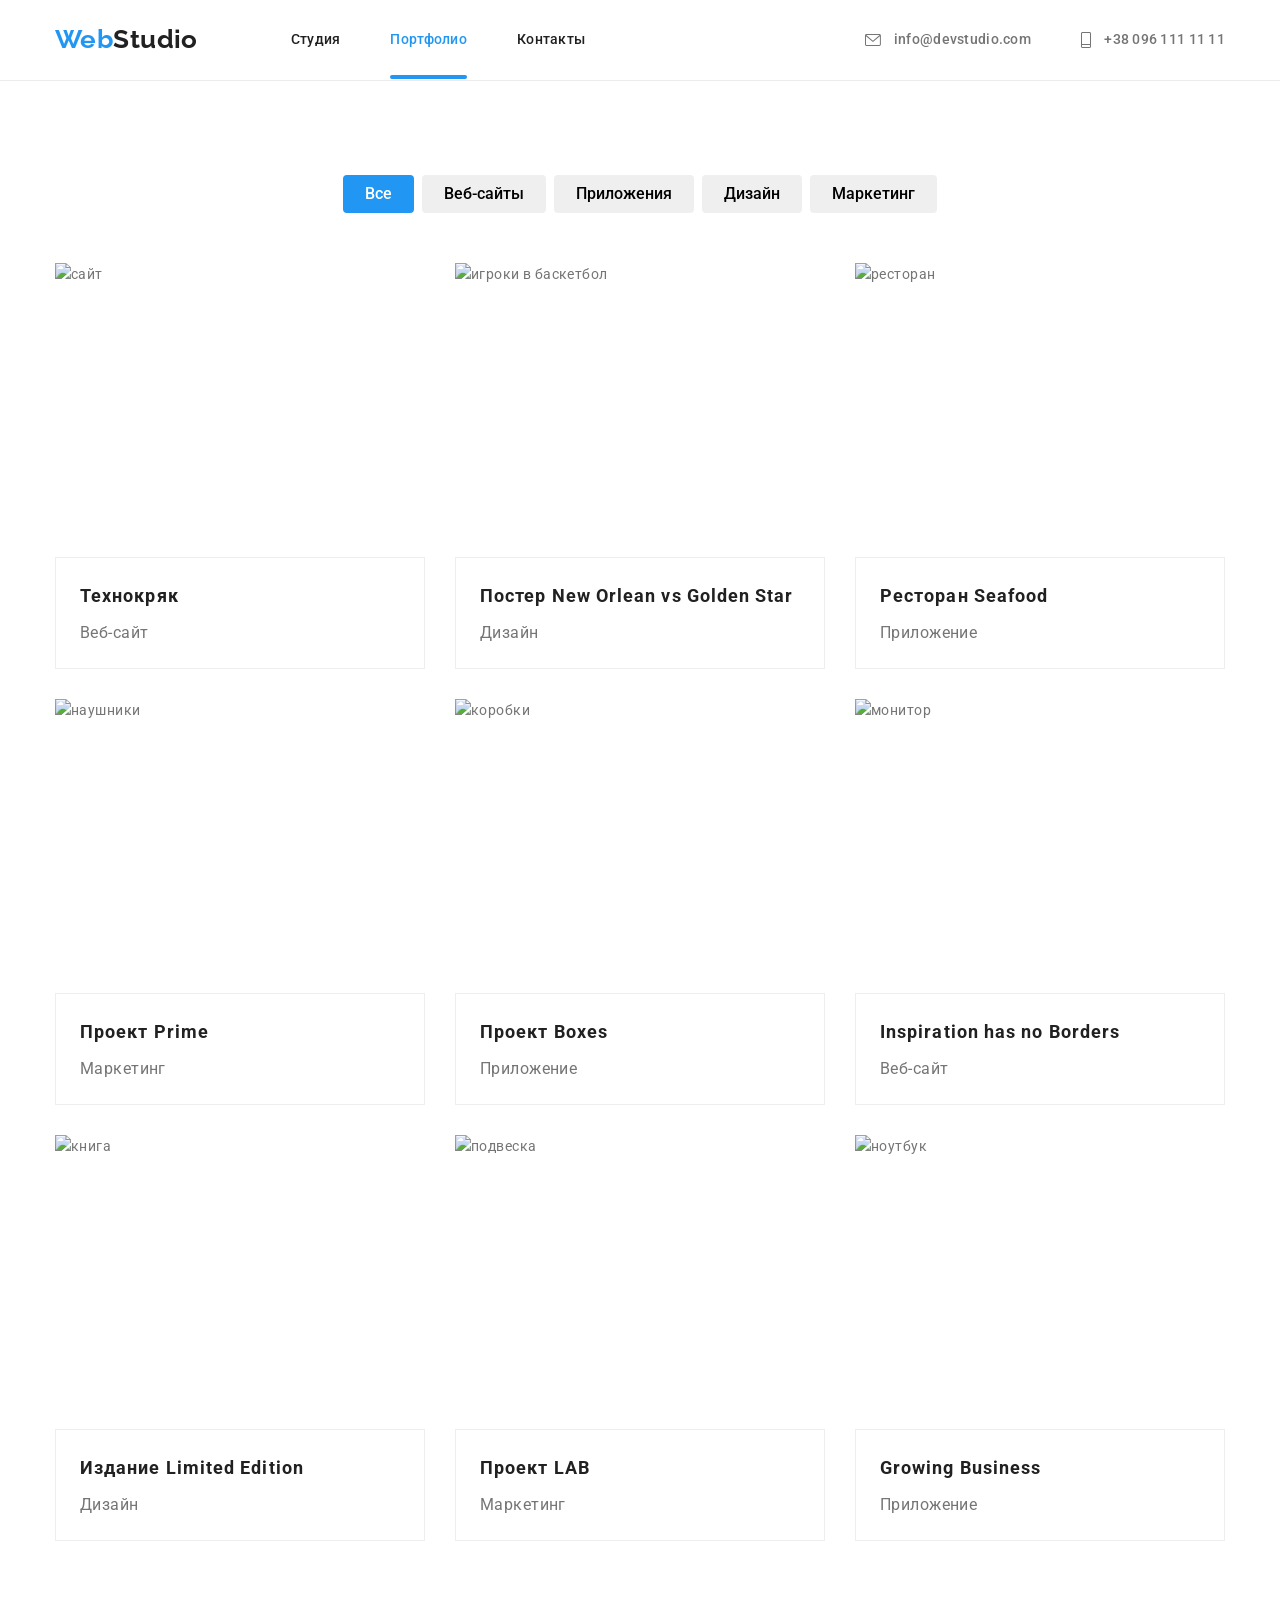
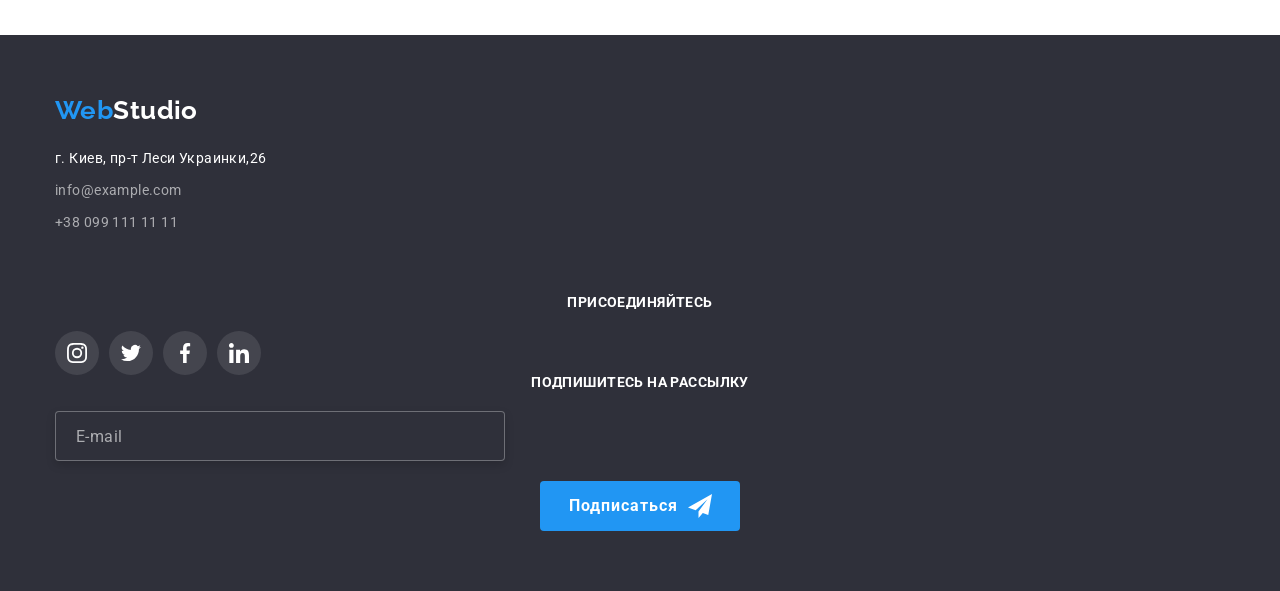
==== commit 4e75acfc: "final2" ====
--- a/portfolio.html
+++ b/portfolio.html
@@ -1,449 +1,472 @@
 <!DOCTYPE html>
 <html lang="ru">
-  <head>
-    <meta charset="UTF-8" />
-    <meta http-equiv="X-UA-Compatible" content="IE=edge" />
-    <meta name="viewport" content="width=device-width, initial-scale=1.0" />
-    <title>Document</title>
-    <link rel="preconnect" href="https://fonts.googleapis.com" />
-    <link rel="preconnect" href="https://fonts.gstatic.com" crossorigin />
-    <link
-      href="https://fonts.googleapis.com/css2?family=Raleway:wght@700&family=Roboto:wght@500&display=swap"
-      rel="stylesheet"
-    />
-    <link
-      rel="stylesheet"
-      href="https://cdnjs.cloudflare.com/ajax/libs/modern-normalize/1.1.0/modern-normalize.min.css"
-      integrity="sha512-wpPYUAdjBVSE4KJnH1VR1HeZfpl1ub8YT/NKx4PuQ5NmX2tKuGu6U/JRp5y+Y8XG2tV+wKQpNHVUX03MfMFn9Q=="
-      crossorigin="anonymous"
-      referrerpolicy="no-referrer"
-    />
-    <link rel="stylesheet" href="./css/style.css" />
-    <link rel="stylesheet" href="./css/main.min.css" />
-  </head>
-  <body>
-    <header class="header">
-      <div class="container flex header__container">
-        <a class="header__logo link" href="" lang="en">
-          Web<span class="header__studio">Studio</span></a
-        >
-        <nav class="nav">
-          <ul class="nav__list list">
-            <li class="nav__item">
-              <a href="index.html" class="nav__link link">Студия</a>
-            </li>
-            <li class="nav__item">
-              <a href="portfolio.html" class="nav__link current link"
-                >Портфолио</a
-              >
-            </li>
-            <li class="nav__item">
-              <a href="#contact" class="nav__link link">Контакты</a>
-            </li>
-          </ul>
-        </nav>
-        <div class="header-connect">
-          <ul class="flex list">
-            <li class="header-info">
-              <a href="" class="header-contacts link"
-                ><svg class="header-soc-icon" width="16" height="12">
-                  <use href="./1/icons.svg#icon-envelope"></use></svg
-                >info@devstudio.com</a
-              >
-            </li>
-            <li class="header-info">
-              <a href="" class="header-tel link"
-                ><svg class="header-soc-icon" width="10" height="16">
-                  <use href="./1/icons.svg#icon-Vector"></use></svg
-                >+380 096 111 11 11</a
-              >
-            </li>
-          </ul>
-        </div>
-      </div>
-    </header>
-    <main>
-      <section class="portfolio-hero">
-        <div class="container">
-          <ul class="porfolio-hero-list list flex">
-            <li class="porfolio-hero-item item">
-              <button class="portfolio-hero-btn link current-btn" type="button">
-                Все
-              </button>
-            </li>
-            <li class="porfolio-hero-item item">
-              <button class="portfolio-hero-btn link" type="button">
-                Веб-сайты
-              </button>
-            </li>
-            <li class="porfolio-hero-item item">
-              <button class="portfolio-hero-btn link" type="button">
-                Приложения
-              </button>
-            </li>
-            <li class="porfolio-hero-item item">
-              <button class="portfolio-hero-btn link" type="button">
-                Дизайн
-              </button>
-            </li>
-            <li class="porfolio-hero-item item">
-              <button class="portfolio-hero-btn link" type="button">
-                Маркетинг
-              </button>
-            </li>
-          </ul>
-        </div>
-        <div class="container">
-          <ul class="porfolio-hero-list1 list flex">
-            <li class="porfolio-hero-item1 item">
-              <a href="" class="prt-link link"
-                ><div class="prt-wrap-text">
-                  <img
-                    src="./1/portfolio1.jpg"
-                    alt="Ноутбук"
-                    width="370"
-                    height="294"
-                  />
-                  <p class="prt-text">
-                    Ресурс предлагает комплексные предложения с разным уровнем
-                    функционала и сервисов. Все это позволит посетителю получить
-                    исчерпывающие сведения о компании или частном лице.
-                  </p>
+    <head>
+        <meta charset="UTF-8" />
+        <meta http-equiv="X-UA-Compatible" content="IE=edge" />
+        <meta name="viewport" content="width=device-width, initial-scale=1.0" />
+        <title>Document</title>
+        <link rel="preconnect" href="https://fonts.googleapis.com" />
+        <link rel="preconnect" href="https://fonts.gstatic.com" crossorigin />
+        <link
+            href="https://fonts.googleapis.com/css2?family=Raleway:wght@700&family=Roboto:wght@400;500;700;900&display=swap"
+            rel="stylesheet"
+        />
+        <link
+            rel="stylesheet"
+            href="https://cdnjs.cloudflare.com/ajax/libs/modern-normalize/1.1.0/modern-normalize.css"
+            integrity="sha512-Y0MM+V6ymRKN2zStTqzQ227DWhhp4Mzdo6gnlRnuaNCbc+YN/ZH0sBCLTM4M0oSy9c9VKiCvd4Jk44aCLrNS5Q=="
+            crossorigin="anonymous"
+            referrerpolicy="no-referrer"
+        />
+        <link rel="stylesheet" href="./css/styles.css" />
+        <link rel="stylesheet" href="./css/portfolio.min.css" />
+    </head>
+    <body>
+        <!-- HEADER!!!!!!!!!!!!!! -->
+        <header class="header">
+            <div class="container header__container">
+                <a class="header__logo logo" href="./index.html"
+                    >Web<span class="header__accent link">Studio</span></a
+                >
+                <nav class="nav">
+                    <ul class="nav__list header__list">
+                        <li class="nav__item">
+                            <a class="link" href="./index.html">Cтудия</a>
+                        </li>
+                        <li class="nav__item">
+                            <a class="link current" href="./portfolio.html"
+                                >Портфолио</a
+                            >
+                        </li>
+                        <li class="nav__item">
+                            <a class="link" href="">Контакты</a>
+                        </li>
+                    </ul>
+                </nav>
+                <ul class="contacts header__list">
+                    <li class="contacts__item">
+                        <a class="link" href="mailto:info@devstudio.com">
+                            <div class="icon">
+                                <svg class="icon__mail" width="16" height="12">
+                                    <use
+                                        href="./images/symbol-defs.svg#icon-mail"
+                                    ></use>
+                                </svg>
+                            </div>
+                            info@devstudio.com</a
+                        >
+                    </li>
+                    <li class="contacts__item">
+                        <a class="link" href="tel:+380961111111">
+                            <div class="icon">
+                                <svg class="icon__tel" width="10" height="16">
+                                    <use
+                                        href="./images/symbol-defs.svg#icon-tel"
+                                    ></use>
+                                </svg>
+                            </div>
+                            +38 096 111 11 11</a
+                        >
+                    </li>
+                </ul>
+            </div>
+        </header>
+        <!-- PORTFOLIO!!!!!!!!!!! -->
+        <main>
+            <section class="section">
+                <div class="container">
+                    <h1 class="hidden-title">Портфолио</h1>
+                    <ul class="filter">
+                        <li class="filter__item">
+                            <button class="filter__btn current" type="button">
+                                Все
+                            </button>
+                        </li>
+                        <li class="filter__item">
+                            <button class="filter__btn" type="button">
+                                Веб-сайты
+                            </button>
+                        </li>
+                        <li class="filter__item">
+                            <button class="filter__btn" type="button">
+                                Приложения
+                            </button>
+                        </li>
+                        <li class="filter__item">
+                            <button class="filter__btn" type="button">
+                                Дизайн
+                            </button>
+                        </li>
+                        <li class="filter__item">
+                            <button class="filter__btn" type="button">
+                                Маркетинг
+                            </button>
+                        </li>
+                    </ul>
+                    <div class="portfolio">
+                        <ul class="portfolio__list">
+                            <li class="portfolio__item">
+                                <a href="" class="portfolio__link">
+                                    <div class="portfolio-transition">
+                                        <img
+                                            width="370"
+                                            height="294"
+                                            src="./images/port1.jpg"
+                                            alt="сайт"
+                                        />
+                                        <p class="portfolio-transition__text">
+                                            Ресурс предлагает комплексные
+                                            предложения с разным уровнем
+                                            функционала и сервисов. Все это
+                                            позволит посетителю получить
+                                            исчерпывающие сведения о компании
+                                            или частном лице.
+                                        </p>
+                                    </div>
+
+                                    <div class="portfolio__card">
+                                        <h2 class="portfolio__title">
+                                            Технокряк
+                                        </h2>
+                                        <p class="portfolio__text">Веб-сайт</p>
+                                    </div>
+                                </a>
+                            </li>
+
+                            <li class="portfolio__item">
+                                <a class="portfolio__link" href="">
+                                    <div class="portfolio-transition">
+                                        <img
+                                            width="370"
+                                            height="294"
+                                            src="./images/port2.jpg"
+                                            alt="игроки в баскетбол"
+                                        />
+                                        <p class="portfolio-transition__text">
+                                            Ресурс предлагает комплексные
+                                            предложения с разным уровнем
+                                            функционала и сервисов. Все это
+                                            позволит посетителю получить
+                                            исчерпывающие сведения о компании
+                                            или частном лице.
+                                        </p>
+                                    </div>
+
+                                    <div class="portfolio__card">
+                                        <h2 class="portfolio__title">
+                                            Постер New Orlean vs Golden Star
+                                        </h2>
+                                        <p class="portfolio__text">Дизайн</p>
+                                    </div>
+                                </a>
+                            </li>
+
+                            <li class="portfolio__item">
+                                <a class="portfolio__link" href="">
+                                    <div class="portfolio-transition">
+                                        <img
+                                            width="370"
+                                            height="294"
+                                            src="./images/port3.jpg"
+                                            alt="ресторан"
+                                        />
+                                        <p class="portfolio-transition__text">
+                                            Ресурс предлагает комплексные
+                                            предложения с разным уровнем
+                                            функционала и сервисов. Все это
+                                            позволит посетителю получить
+                                            исчерпывающие сведения о компании
+                                            или частном лице.
+                                        </p>
+                                    </div>
+
+                                    <div class="portfolio__card">
+                                        <h2 class="portfolio__title">
+                                            Ресторан Seafood
+                                        </h2>
+                                        <p class="portfolio__text">
+                                            Приложение
+                                        </p>
+                                    </div>
+                                </a>
+                            </li>
+
+                            <li class="portfolio__item">
+                                <a class="portfolio__link" href="">
+                                    <div class="portfolio-transition">
+                                        <img
+                                            width="370"
+                                            height="294"
+                                            src="./images/port4.jpg"
+                                            alt="наушники"
+                                        />
+                                        <p class="portfolio-transition__text">
+                                            Ресурс предлагает комплексные
+                                            предложения с разным уровнем
+                                            функционала и сервисов. Все это
+                                            позволит посетителю получить
+                                            исчерпывающие сведения о компании
+                                            или частном лице.
+                                        </p>
+                                    </div>
+
+                                    <div class="portfolio__card">
+                                        <h2 class="portfolio__title">
+                                            Проект Prime
+                                        </h2>
+                                        <p class="portfolio__text">Маркетинг</p>
+                                    </div>
+                                </a>
+                            </li>
+
+                            <li class="portfolio__item">
+                                <a class="portfolio__link" href="">
+                                    <div class="portfolio-transition">
+                                        <img
+                                            width="370"
+                                            height="294"
+                                            src="./images/port5.jpg"
+                                            alt="коробки"
+                                        />
+                                        <p class="portfolio-transition__text">
+                                            Ресурс предлагает комплексные
+                                            предложения с разным уровнем
+                                            функционала и сервисов. Все это
+                                            позволит посетителю получить
+                                            исчерпывающие сведения о компании
+                                            или частном лице.
+                                        </p>
+                                    </div>
+
+                                    <div class="portfolio__card">
+                                        <h2 class="portfolio__title">
+                                            Проект Boxes
+                                        </h2>
+                                        <p class="portfolio__text">
+                                            Приложение
+                                        </p>
+                                    </div>
+                                </a>
+                            </li>
+
+                            <li class="portfolio__item">
+                                <a class="portfolio__link" href="">
+                                    <div class="portfolio-transition">
+                                        <img
+                                            width="370"
+                                            height="294"
+                                            src="./images/port6.jpg"
+                                            alt="монитор"
+                                        />
+                                        <p class="portfolio-transition__text">
+                                            Ресурс предлагает комплексные
+                                            предложения с разным уровнем
+                                            функционала и сервисов. Все это
+                                            позволит посетителю получить
+                                            исчерпывающие сведения о компании
+                                            или частном лице.
+                                        </p>
+                                    </div>
+
+                                    <div class="portfolio__card">
+                                        <h2 class="portfolio__title">
+                                            Inspiration has no Borders
+                                        </h2>
+                                        <p class="portfolio__text">Веб-сайт</p>
+                                    </div>
+                                </a>
+                            </li>
+
+                            <li class="portfolio__item">
+                                <a class="portfolio__link" href="">
+                                    <div class="portfolio-transition">
+                                        <img
+                                            width="370"
+                                            height="294"
+                                            src="./images/port7.jpg"
+                                            alt="книга"
+                                        />
+                                        <p class="portfolio-transition__text">
+                                            Ресурс предлагает комплексные
+                                            предложения с разным уровнем
+                                            функционала и сервисов. Все это
+                                            позволит посетителю получить
+                                            исчерпывающие сведения о компании
+                                            или частном лице.
+                                        </p>
+                                    </div>
+
+                                    <div class="portfolio__card">
+                                        <h2 class="portfolio__title">
+                                            Издание Limited Edition
+                                        </h2>
+                                        <p class="portfolio__text">Дизайн</p>
+                                    </div>
+                                </a>
+                            </li>
+
+                            <li class="portfolio__item">
+                                <a class="portfolio__link" href="">
+                                    <div class="portfolio-transition">
+                                        <img
+                                            width="370"
+                                            height="294"
+                                            src="./images/port8.jpg"
+                                            alt="подвеска"
+                                        />
+                                        <p class="portfolio-transition__text">
+                                            Ресурс предлагает комплексные
+                                            предложения с разным уровнем
+                                            функционала и сервисов. Все это
+                                            позволит посетителю получить
+                                            исчерпывающие сведения о компании
+                                            или частном лице.
+                                        </p>
+                                    </div>
+
+                                    <div class="portfolio__card">
+                                        <h2 class="portfolio__title">
+                                            Проект LAB
+                                        </h2>
+                                        <p class="portfolio__text">Маркетинг</p>
+                                    </div>
+                                </a>
+                            </li>
+
+                            <li class="portfolio__item">
+                                <a class="portfolio__link" href="">
+                                    <div class="portfolio-transition">
+                                        <img
+                                            width="370"
+                                            height="294"
+                                            src="./images/port9.jpg"
+                                            alt="ноутбук"
+                                        />
+                                        <p class="portfolio-transition__text">
+                                            Ресурс предлагает комплексные
+                                            предложения с разным уровнем
+                                            функционала и сервисов. Все это
+                                            позволит посетителю получить
+                                            исчерпывающие сведения о компании
+                                            или частном лице.
+                                        </p>
+                                    </div>
+
+                                    <div class="portfolio__card">
+                                        <h2 class="portfolio__title">
+                                            Growing Business
+                                        </h2>
+                                        <p class="portfolio__text">
+                                            Приложение
+                                        </p>
+                                    </div>
+                                </a>
+                            </li>
+                        </ul>
+                    </div>
                 </div>
-                <div class="portfolio-wrap">
-                  <h3 class="portfolio-hero-title">Технокряк</h3>
-                  <p class="portfolio-hero-text">Веб-сайт</p>
-                </div></a
-              >
-            </li>
-            <li class="porfolio-hero-item1 item">
-              <a href="" class="prt-link link"
-                ><div class="prt-wrap-text">
-                  <img
-                    src="./1/portfolio2.jpg"
-                    alt="игра в баскетбол"
-                    width="370"
-                    height="294"
-                  />
-                  <p class="prt-text">
-                    Ресурс предлагает комплексные предложения с разным уровнем
-                    функционала и сервисов. Все это позволит посетителю получить
-                    исчерпывающие сведения о компании или частном лице.
-                  </p>
+            </section>
+        </main>
+        <!-- ФУТЕР!!!!!!!!!!!!!!!!!! -->
+        <footer class="footer">
+            <div class="container footer__join">
+                <div>
+                    <a class="logo" href="./index.html"
+                        >Web<span class="footer__accent link">Studio</span></a
+                    >
+                    <address class="address">
+                        <ul class="address__list">
+                            <li class="address__item">
+                                <a
+                                    class="address__link address__accent"
+                                    href="https://goo.gl/maps/76U28vaaBTSz9hpb8"
+                                    target="_blank"
+                                    >г. Киев, пр-т Леси Украинки,26</a
+                                >
+                            </li>
+                            <li class="address__item">
+                                <a
+                                    class="address__link"
+                                    href="mailto:info@example.com"
+                                    >info@example.com</a
+                                >
+                            </li>
+                            <li class="address__item">
+                                <a
+                                    class="address__link"
+                                    href="tel:+380991111111"
+                                    >+38 099 111 11 11</a
+                                >
+                            </li>
+                        </ul>
+                    </address>
                 </div>
-                <div class="portfolio-wrap">
-                  <h3 class="portfolio-hero-title">
-                    Постер New Orlean vs Golden Star
-                  </h3>
-                  <p class="portfolio-hero-text">Дизайн</p>
-                </div></a
-              >
-            </li>
-            <li class="porfolio-hero-item1 item">
-              <a href="" class="prt-link link"
-                ><div class="prt-wrap-text">
-                  <img
-                    src="./1/portfolio3.jpg"
-                    alt="картинка с морепродуктами"
-                    width="370"
-                    height="294"
-                  />
-                  <p class="prt-text">
-                    Ресурс предлагает комплексные предложения с разным уровнем
-                    функционала и сервисов. Все это позволит посетителю получить
-                    исчерпывающие сведения о компании или частном лице.
-                  </p>
+                <div class="join">
+                    <h2 class="join__title top-text">присоединяйтесь</h2>
+                    <ul class="social">
+                        <li class="social__item">
+                            <a href="" class="join__link social__link"
+                                ><svg width="44" height="44" class="join__icon">
+                                    <use
+                                        href="./images/symbol-defs.svg#icon-Ellipse11"
+                                    ></use></svg
+                            ></a>
+                        </li>
+                        <li class="social__item">
+                            <a href="" class="join__link social__link">
+                                <svg width="44" height="44" class="join__icon">
+                                    <use
+                                        href="./images/symbol-defs.svg#icon-Ellipse22"
+                                    ></use></svg
+                            ></a>
+                        </li>
+                        <li class="social__item">
+                            <a href="" class="join__link social__link">
+                                <svg width="44" height="44" class="join__icon">
+                                    <use
+                                        href="./images/symbol-defs.svg#icon-Ellipse33"
+                                    ></use></svg
+                            ></a>
+                        </li>
+                        <li class="social__item">
+                            <a href="" class="join__link social__link"
+                                ><svg width="44" height="44" class="join__icon">
+                                    <use
+                                        href="./images/symbol-defs.svg#icon-Ellipse44"
+                                    ></use></svg
+                            ></a>
+                        </li>
+                    </ul>
                 </div>
-                <div class="portfolio-wrap">
-                  <h3 class="portfolio-hero-title">Ресторан Seafood</h3>
-                  <p class="portfolio-hero-text">Приложение</p>
-                </div></a
-              >
-            </li>
-            <li class="porfolio-hero-item1 item">
-              <a href="" class="prt-link link"
-                ><div class="prt-wrap-text">
-                  <img
-                    src="./1/portfolio4.jpg"
-                    alt="наушники"
-                    width="370"
-                    height="294"
-                  />
-                  <p class="prt-text">
-                    Ресурс предлагает комплексные предложения с разным уровнем
-                    функционала и сервисов. Все это позволит посетителю получить
-                    исчерпывающие сведения о компании или частном лице.
-                  </p>
+                <div class="subs">
+                    <h2 class="subs__title top-text">
+                        Подпишитесь на рассылку
+                    </h2>
+                    <form>
+                        <p class="form">
+                            <input
+                                class="form__mail"
+                                type="email"
+                                name="email"
+                                placeholder="E-mail"
+                                id="email"
+                            />
+                            <button type="submit" class="form__btn">
+                                <svg
+                                    width="24"
+                                    height="24"
+                                    class="form__icontg"
+                                >
+                                    <use
+                                        href="./images/icon-defs.svg#icon-tg"
+                                    ></use>
+                                </svg>
+                                Подписаться
+                            </button>
+                        </p>
+                    </form>
                 </div>
-                <div class="portfolio-wrap">
-                  <h3 class="portfolio-hero-title">Проект Prime</h3>
-                  <p class="portfolio-hero-text">Маркетинг</p>
-                </div></a
-              >
-            </li>
-            <li class="porfolio-hero-item1 item">
-              <a href="" class="prt-link link"
-                ><div class="prt-wrap-text">
-                  <img
-                    src="./1/portfolio5.jpg"
-                    alt="2 коробки"
-                    width="370"
-                    height="294"
-                  />
-                  <p class="prt-text">
-                    Ресурс предлагает комплексные предложения с разным уровнем
-                    функционала и сервисов. Все это позволит посетителю получить
-                    исчерпывающие сведения о компании или частном лице.
-                  </p>
-                </div>
-                <div class="portfolio-wrap">
-                  <h3 class="portfolio-hero-title">Проект Boxes</h3>
-                  <p class="portfolio-hero-text">Приложение</p>
-                </div></a
-              >
-            </li>
-            <li class="porfolio-hero-item1 item">
-              <a href="" class="prt-link link"
-                ><div class="prt-wrap-text">
-                  <img
-                    src="./1/portfolio6.jpg"
-                    alt="Мак"
-                    width="370"
-                    height="294"
-                  />
-                  <p class="prt-text">
-                    Ресурс предлагает комплексные предложения с разным уровнем
-                    функционала и сервисов. Все это позволит посетителю получить
-                    исчерпывающие сведения о компании или частном лице.
-                  </p>
-                </div>
-                <div class="portfolio-wrap">
-                  <h3 class="portfolio-hero-title">
-                    Inspiration has no Borders
-                  </h3>
-                  <p class="portfolio-hero-text">Веб-сайт</p>
-                </div></a
-              >
-            </li>
-            <li class="porfolio-hero-item1 item">
-              <a href="" class="prt-link link"
-                ><div class="prt-wrap-text">
-                  <img
-                    src="./1/portfolio7.jpg"
-                    alt="Открытая книжка"
-                    width="370"
-                    height="294"
-                  />
-                  <p class="prt-text">
-                    Ресурс предлагает комплексные предложения с разным уровнем
-                    функционала и сервисов. Все это позволит посетителю получить
-                    исчерпывающие сведения о компании или частном лице.
-                  </p>
-                </div>
-                <div class="portfolio-wrap">
-                  <h3 class="portfolio-hero-title">Издание Limited Edition</h3>
-                  <p class="portfolio-hero-text">Дизайн</p>
-                </div></a
-              >
-            </li>
-            <li class="porfolio-hero-item1 item">
-              <a href="" class="prt-link link"
-                ><div class="prt-wrap-text">
-                  <img
-                    src="./1/portfolio8.jpg"
-                    alt="Билетик"
-                    width="370"
-                    height="294"
-                  />
-                  <p class="prt-text">
-                    Ресурс предлагает комплексные предложения с разным уровнем
-                    функционала и сервисов. Все это позволит посетителю получить
-                    исчерпывающие сведения о компании или частном лице.
-                  </p>
-                </div>
-                <div class="portfolio-wrap">
-                  <h3 class="portfolio-hero-title">Проект LAB</h3>
-                  <p class="portfolio-hero-text">Маркетинг</p>
-                </div></a
-              >
-            </li>
-            <li class="porfolio-hero-item1 item">
-              <a href="" class="prt-link link"
-                ><div class="prt-wrap-text">
-                  <img
-                    src="./1/portfolio9.jpg"
-                    alt="Ноутбук"
-                    width="370"
-                    height="294"
-                  />
-                  <p class="prt-text">
-                    Ресурс предлагает комплексные предложения с разным уровнем
-                    функционала и сервисов. Все это позволит посетителю получить
-                    исчерпывающие сведения о компании или частном лице.
-                  </p>
-                </div>
-                <div class="portfolio-wrap">
-                  <h3 class="portfolio-hero-title">Growing Business</h3>
-                  <p class="portfolio-hero-text">Приложение</p>
-                </div></a
-              >
-            </li>
-          </ul>
-        </div>
-      </section>
-      <footer class="footer">
-        <div class="container">
-          <div class="footerf-felx">
-            <div class="footer-content">
-              <a class="link header-logo-footer" href="" lang="en">
-                Web<span class="header-studio-footer">Studio</span></a
-              >
-
-              <address>
-                <ul class="contacts-list list">
-                  <li class="contacts-item item">
-                    <a href="" class="contacts-link-addres link"
-                      >г. Киев, пр-т Леси Украинки, 26</a
-                    >
-                  </li>
-                  <li class="contacts-item item">
-                    <a href="" class="contacts-link link">info@example.com</a>
-                  </li>
-                  <li class="contacts-item item">
-                    <a href="" class="contacts-link link">+38 099 111 11 11</a>
-                  </li>
-                </ul>
-              </address>
             </div>
-          </div>
-
-          <div class="footer-slogan">
-            <p class="footer-text-slogan">присоединяйтесь</p>
-            <ul class="team-soc-list-footer list">
-              <li class="team-soc-item">
-                <a href="" class="team-soc-link-footer link"
-                  ><svg class="footer-soc-icon" width="20" height="20">
-                    <use href="./1/icons.svg#icon-instagram-2-2"></use></svg
-                ></a>
-              </li>
-              <li class="team-soc-item">
-                <a href="" class="team-soc-link-footer link"
-                  ><svg class="footer-soc-icon" width="20" height="20">
-                    <use href="./1/icons.svg#icon-twitter-1-2"></use></svg
-                ></a>
-              </li>
-              <li class="team-soc-item">
-                <a href="" class="team-soc-link-footer link"
-                  ><svg class="footer-soc-icon" width="20" height="20">
-                    <use href="./1/icons.svg#icon-facebook-1-1"></use></svg
-                ></a>
-              </li>
-              <li class="team-soc-item">
-                <a href="" class="team-soc-link-footer link"
-                  ><svg class="footer-soc-icon" width="20" height="20">
-                    <use href="./1/icons.svg#icon-linkedin-1-1"></use></svg
-                ></a>
-              </li>
-            </ul>
-          </div>
-          <div class="footer-field">
-            <p class="footer-text">Подпишитесь на рассылку</p>
-            <div class="footer-flex">
-              <input
-                type="email"
-                class="footer-input"
-                name="user-mail"
-                placeholder="E-mail"
-                required
-              />
-              <button class="telegram">
-                Подписаться<svg class="footer-btn" width="24px" height="24px">
-                  <use href="./1/icons.svg#icon-icon-send"></use>
-                </svg>
-              </button>
-            </div>
-          </div>
-        </div>
-      </footer>
-      <div class="backdrop is-hidden" data-modal>
-        <!-- я удалил тут ис хиден!! -->
-        <div class="modal">
-          <button type="button" class="modal-btn" data-modal-close>
-            <svg class="modal-icon" width="17" height="17">
-              <use href="./1/icons.svg#icon-close-black-18dp-2-1"></use>
-            </svg>
-          </button>
-          <p class="modal-title">Оставьте свои данные, мы вам перезвоним</p>
-          <form>
-            <div class="modal-field">
-              <label class="moda-text">Ваше имя </label>
-              <div class="input-wrap">
-                <input
-                  type="text"
-                  class="modal-input"
-                  name="user-name"
-                  required
-                />
-                <svg class="modal-icons" width="18" height="18">
-                  <use href="./1/icons.svg#icon-person-black-18dp-1"></use>
-                </svg>
-              </div>
-            </div>
-            <div class="modal-field">
-              <label class="moda-text">Телефон</label>
-              <div class="input-wrap">
-                <input
-                  type="text"
-                  class="modal-input"
-                  name="user-name"
-                  required
-                />
-                <svg class="modal-icons" width="18" height="18">
-                  <use href="./1/icons.svg#icon-phone-black-18dp-1"></use>
-                </svg>
-              </div>
-            </div>
-            <div class="modal-field">
-              <label class="moda-text">Почта</label>
-              <div class="input-wrap">
-                <input
-                  type="text"
-                  class="modal-input"
-                  name="user-name"
-                  required
-                />
-                <svg class="modal-icons" width="18" height="18">
-                  <use href="./1/icons.svg#icon-email-black-18dp-1"></use>
-                </svg>
-              </div>
-            </div>
-            <div class="modal-field-com">
-              <label for="user-text" class="moda-text">Комментарий</label>
-              <textarea
-                name="user-text"
-                id="user-text"
-                class="modal-textarea"
-                placeholder="Введите текст"
-              ></textarea>
-            </div>
-            <div class="modal-field-flex">
-              <input
-                type="checkbox"
-                name="privacy"
-                value="true"
-                class="modal-check visually-hidden"
-                id="privacy"
-              />
-              <label for="privacy" class="check-text">
-                Соглашаюсь с рассылкой и принимаю
-              </label>
-              <a href="" class="modal-doc">Условия договора</a>
-            </div>
-            <button type="submit" class="modal-btn-sbm">Отправить</button>
-          </form>
-        </div>
-      </div>
-    </main>
-    <script src="./js/modal.js"></script>
-  </body>
+        </footer>
+    </body>
 </html>
--- a/css/styles.css
+++ b/css/styles.css
@@ -0,0 +1,807 @@
+button,
+textarea {
+    font: inherit;
+    outline: none;
+}
+button {
+    cursor: pointer;
+}
+a {
+    color: inherit;
+    text-decoration: none;
+}
+img,
+picture,
+svg {
+    display: block;
+}
+p,
+h1,
+h2,
+h3,
+h4,
+h5 {
+    margin: 0;
+}
+ul,
+ol {
+    list-style: none;
+    padding-left: 0;
+    margin: 0;
+}
+/* ПЕРЕМЕННЫЕ!!!! */
+:root {
+    --accent-color: #2196f3;
+    --second-title-color: #212121;
+    --text-color: #757575;
+    --contacts-color: rgba(255, 255, 255, 0.6);
+    --address-color: #ffffff;
+    --title-color: #ffffff;
+    --logo-color: #2196f3;
+    --main-color: #212121;
+    --primary-btn-color: #ffffff;
+    --secondary-btn-color: #212121;
+    --background-primary-btn: #2196f3;
+    --add-accent-color: #188ce8;
+    --background-secondary-btn: #f5f4fa;
+    --background-footer: #2f303a;
+    --background-header: #ffffff;
+    --background-section: #f5f4fa;
+    --icon-color: #afb1b8;
+    --timing-function: cubic-bezier(0.4, 0, 0.2, 1);
+}
+
+/* body {
+    font-family: 'Roboto', sans-serif;
+    font-size: 14px;
+    letter-spacing: 0.03em;
+    line-height: 1.71;
+    color: var(--text-color);
+    background-color: var(--background-header);
+} */
+
+/* .container {
+    width: 1230px;
+    margin: 0 auto;
+    padding: 0 15px;
+}
+.section {
+    padding-top: 94px;
+    padding-bottom: 94px;
+}
+.hidden-title {
+    position: absolute;
+    white-space: nowrap;
+    width: 1px;
+    height: 1px;
+    overflow: hidden;
+    border: 0;
+    padding: 0;
+    opacity: 0;
+    clip: rect(0 0 0 0);
+    clip-path: inset(50%);
+    margin: -1px;
+}
+.second-title {
+    margin-bottom: 50px;
+
+    font-weight: 700;
+    font-size: 36px;
+    line-height: 1.16;
+    text-align: center;
+    color: var(--second-title-color);
+} */
+
+/* .top-text {
+    font-weight: 700;
+    font-size: 14px;
+    line-height: 1.14;
+    letter-spacing: 0.03em;
+    text-transform: uppercase;
+} */
+
+/* .logo {
+    font-family: 'Raleway', sans-serif;
+    font-weight: 700;
+    font-size: 26px;
+    line-height: 1.19;
+    color: var(--logo-color);
+    transition-property: color;
+    transition-duration: 250ms;
+    transition-timing-function: cubic-bezier(0.4, 0, 0.2, 1);
+}
+.logo .link:focus,
+.logo .link:hover {
+    color: var(--accent-color);
+} */
+
+/* .header__list {
+    display: flex;
+    font-weight: 500;
+    font-size: 14px;
+    line-height: 1.14;
+    letter-spacing: 0.02em;
+} */
+
+/* HEADER!!!!!!!!!!!!!!!!!! */
+/* .header {
+    border-bottom: 1px solid #ececec;
+}
+.header__container {
+    display: flex;
+    align-items: center;
+}
+.header__logo {
+    display: block;
+    padding-top: 24px;
+    padding-bottom: 25px;
+} */
+/* .link {
+    transition-property: color;
+    transition-duration: 250ms;
+    transition-timing-function: cubic-bezier(0.4, 0, 0.2, 1);
+} */
+/* .link.current::after {
+    position: absolute;
+    left: 0;
+    bottom: 0;
+    content: '';
+    display: block;
+    width: 100%;
+    height: 4px;
+    border-radius: 2px;
+    background-color: var(--accent-color);
+} */
+/* .link.current {
+    position: relative;
+} */
+
+/* .header__logo--accent {
+    color: var(--main-color);
+} */
+/* .nav__list {
+    display: flex;
+    margin-left: 93px;
+    color: var(--main-color);
+} */
+/* .link {
+    padding-top: 32px;
+    padding-bottom: 32px;
+} */
+/* .header__list .link:focus,
+.header__list .link:hover {
+    color: var(--accent-color);
+} */
+/* .nav__list .nav__item:not(:last-child) {
+    margin-right: 50px;
+} */
+
+/* .contacts {
+    display: flex;
+    margin-left: auto;
+    align-items: center;
+} */
+/* .current {
+    color: var(--accent-color);
+} */
+
+/* .contacts .contacts__item:not(:last-child) {
+    margin-right: 50px;
+} */
+/* .icon {
+    display: inline-flex;
+    padding-right: 10px;
+    vertical-align: middle;
+} */
+/* .icon__mail,
+.icon__tel {
+    fill: var(--text-color);
+} */
+/* .icon:hover {
+    color: var(--accent-color);
+} */
+/* .icon:hover .icon__tel {
+    fill: var(--accent-color);
+} */
+/* .contacts__item:hover .icon__tel,
+.contacts__item:hover .icon__mail {
+    fill: var(--accent-color);
+} */
+/* HERO!!!!!!!!!!!!!!!!!!!!!!!!!!!! */
+/* .hero {
+    margin-left: auto;
+    margin-right: auto;
+    max-width: 1600px;
+    height: 600px;
+    background-image: linear-gradient(
+            to right,
+            rgba(47, 48, 58, 0.4),
+            rgba(47, 48, 58, 0.4)
+        ),
+        url(../images/hero\(1\).jpg);
+    text-align: center;
+    padding: 200px 0;
+}
+.hero__title {
+    margin: 0 auto;
+    max-width: 650px;
+
+    font-weight: 900;
+    font-size: 44px;
+    line-height: 1.36;
+    letter-spacing: 0.06em;
+    text-transform: uppercase;
+    color: var(--title-color);
+}
+.primary-btn {
+    margin-top: 30px;
+    padding: 10px 32px 10px 32px;
+    font-weight: 700;
+    font-size: 16px;
+    line-height: 1.88;
+    letter-spacing: 0.06em;
+    color: var(--primary-btn-color);
+    background-color: var(--background-primary-btn);
+    border: var(--accent-color);
+    border-radius: 4px;
+}
+.primary-btn:focus,
+.primary-btn:hover {
+    background-color: var(--add-accent-color);
+    border-radius: 4px;
+} */
+
+/* FEATURE!!!!!!!!!!!!!!!!!!!!!!!! */
+/* .features {
+    padding-bottom: 0;
+}
+.features__list {
+    display: flex;
+}
+.features__list .features__item:not(:last-child) {
+    margin-right: 30px;
+}
+.features__title {
+    margin-bottom: 10px;
+    color: var(--second-title-color);
+}
+.features__item {
+    width: 270px;
+}
+.features__box {
+    display: flex;
+    align-items: center;
+    justify-content: center;
+    margin-bottom: 30px;
+    width: 100%;
+    height: 120px;
+    background: var(--background-section);
+    border-radius: 4px;
+} */
+/* WORK!!!!!!!!!!!!!!!!! */
+/* .work__link {
+    display: block;
+    position: relative;
+}
+.work__text {
+    position: absolute;
+    left: 0;
+    bottom: 0;
+    width: 100%;
+    text-align: center;
+    padding-top: 27px;
+    padding-bottom: 27px;
+    background: rgba(47, 48, 58, 0.8);
+    color: var(--title-color);
+}
+
+.work {
+    display: flex;
+}
+.work .work__item:not(:last-child) {
+    margin-right: 30px;
+} */
+
+/* TEAM!!!!!!!!!!!!!!!!!! */
+/* .team {
+    background-color: var(--background-section);
+}
+
+.team__list {
+    display: flex;
+}
+.team__list .team__item:not(:last-child) {
+    margin-right: 30px;
+}
+.team__box {
+    display: flex;
+    flex-direction: column;
+    align-items: center;
+    padding-top: 30px;
+    padding-bottom: 30px;
+    background-color: var(--title-color);
+    box-shadow: 0px 1px 3px rgba(0, 0, 0, 0.12), 0px 1px 1px rgba(0, 0, 0, 0.14),
+        0px 2px 1px rgba(0, 0, 0, 0.2);
+    border-radius: 0px 0px 4px 4px;
+}
+.team__item .team__title {
+    margin-bottom: 10px;
+
+    font-weight: 500;
+    font-size: 16px;
+    line-height: 1.18;
+    text-align: center;
+    color: var(--second-title-color);
+}
+.team__text {
+    font-size: 16px;
+    line-height: 19px;
+    text-align: center;
+    margin-bottom: 16px;
+} */
+/* .social {
+    display: flex;
+}
+.social__item:not(:last-child) {
+    margin-right: 10px;
+} */
+/* .team__link {
+    background-color: transparent;
+} */
+/* .social__link {
+    display: flex;
+    width: 44px;
+    height: 44px;
+    border: 1px;
+    border-radius: 50%;
+    transition-property: background-color, fill, border-radius;
+    transition-duration: 250ms;
+    transition-timing-function: cubic-bezier(0.4, 0, 0.2, 1);
+} */
+/* .team__icon {
+    fill: currentColor;
+    fill: var(--icon-color);
+} */
+/* .social__item:last-child .social {
+    margin-right: 0;
+}
+.social__link:hover {
+    border-radius: 50%;
+    background-color: var(--accent-color);
+} */
+/* .team__icon:hover {
+    fill: var(--primary-btn-color);
+} */
+
+/* CLIENTS!!!!!!!!!!!!!!!!!!!! */
+
+/* .company {
+    display: flex;
+    justify-content: space-around;
+}
+.company__link {
+    align-items: center;
+    display: flex;
+    width: 170px;
+    height: 92px;
+    border: 1px solid #afb1b8;
+    border-radius: 4px;
+    margin-left: auto;
+}
+.company__icon {
+    transition-property: fill;
+    transition-duration: 250ms;
+    transition-timing-function: cubic-bezier(0.4, 0, 0.2, 1);
+    margin: 0 auto;
+    fill: var(--icon-color);
+}
+.company__link:hover .company__icon {
+    fill: var(--accent-color);
+}
+.company__link:hover {
+    border: 1px solid var(--accent-color);
+} */
+
+/* FOOTER!!!!!!!!!!!!!!!!!! */
+/* .footer {
+    background-color: var(--background-footer);
+    padding-top: 60px;
+    padding-bottom: 60px;
+}
+
+.address__list {
+    color: var(--contacts-color);
+    margin-top: 20px;
+}
+.address__accent {
+    color: var(--address-color);
+}
+
+.address__link {
+    font-style: normal;
+    padding-top: 25px;
+    padding-bottom: 25px;
+    transition-property: color;
+    transition-duration: 250ms;
+    transition-timing-function: cubic-bezier(0.4, 0, 0.2, 1);
+}
+.address__list .address__link:focus,
+.address__list .address__link:hover {
+    color: var(--address-color);
+}
+.address__list .address__item:not(:last-child) {
+    margin-bottom: 9px;
+} */
+/* Присоединяйтесь!!!!!!!!!!!!!!!! */
+/* .footer__join {
+    align-items: baseline;
+    display: flex;
+}
+.join {
+    margin-left: 70px;
+    margin-right: 93px;
+}
+.join__title {
+    margin-bottom: 20px;
+    color: var(--title-color);
+}
+.join__link {
+    background-color: rgba(255, 255, 255, 0.1);
+}
+.join__icon {
+    fill: currentColor;
+    fill: var(--primary-btn-color);
+}
+.join__link:hover,
+.join__link:focus {
+    background-color: var(--accent-color);
+    border: 1px solid var(--accent-color);
+}
+.join__icon:hover,
+.join__icon:focus {
+    fill: var(--primary-btn-color);
+} */
+
+/* .form {
+    display: flex;
+}
+.subs__title {
+    margin-bottom: 20px;
+    color: var(--title-color);
+}
+.form__mail {
+    width: 358px;
+    height: 50px;
+    font-size: 18px;
+    padding-left: 20px;
+    margin-right: 12px;
+    background-color: var(--background-footer);
+    border: 1px solid rgba(255, 255, 255, 0.3);
+    filter: drop-shadow(0px 4px 4px rgba(0, 0, 0, 0.15));
+    border-radius: 4px;
+    color: var(--title-color);
+}
+.form__mail::placeholder {
+    font-weight: 400;
+    font-size: 16px;
+    line-height: 1.25;
+    letter-spacing: 0.03em;
+    color: rgba(255, 255, 255, 0.6);
+}
+.form__btn {
+    position: relative;
+    display: flex;
+    align-items: center;
+    padding-left: 29px;
+    width: 200px;
+    height: 50px;
+    font-weight: 700;
+    font-size: 16px;
+    line-height: 1.88;
+    letter-spacing: 0.06em;
+    color: var(--primary-btn-color);
+    background: #2196f3;
+    border-radius: 4px;
+    border: none;
+    transition-property: background-color;
+    transition-duration: 250ms;
+    transition-timing-function: var(--timing-function);
+}
+.form__icontg {
+    position: absolute;
+    top: 13px;
+    right: 28px;
+}
+.form__btn:hover {
+    background-color: var(--add-accent-color);
+    box-shadow: 0px 4px 4px rgba(0, 0, 0, 0.15);
+} */
+
+/* PORTFOLIO!!!!!!!!!! */
+
+/* .filter {
+    display: flex;
+    margin-bottom: 50px;
+    justify-content: center;
+
+    font-weight: 500;
+    font-size: 16px;
+    line-height: 1.62;
+    text-align: center;
+}
+.filter__btn {
+    align-items: center;
+    padding: 6px 22px 6px 22px;
+    border: none;
+    border-radius: 4px;
+    transition-property: background-color, color, box-shadow;
+    transition-duration: 250ms;
+    transition-timing-function: cubic-bezier(0.4, 0, 0.2, 1);
+}
+.filter__btn.current {
+    color: var(--primary-btn-color);
+    background-color: var(--background-primary-btn);
+}
+.filter .filter__item:not(:last-child) {
+    margin-right: 8px;
+}
+.filter .filter__btn:focus,
+.filter .filter__btn:hover {
+    background-color: var(--background-primary-btn);
+    color: var(--primary-btn-color);
+    box-shadow: 0px 3px 1px rgba(0, 0, 0, 0.1), 0px 1px 2px rgba(0, 0, 0, 0.08),
+        0px 2px 2px rgba(0, 0, 0, 0.12);
+} */
+
+/* .portfolio__list {
+    display: flex;
+    flex-wrap: wrap;
+}
+.portfolio__item {
+    margin-right: 30px;
+    margin-bottom: 30px;
+}
+.portfolio__link {
+    display: block;
+}
+.portfolio__item:nth-child(3n) {
+    margin-right: 0px;
+}
+.portfolio__item:nth-last-child(-n + 3) {
+    margin-bottom: 0px;
+}
+.portfolio__card {
+    padding-top: 20px;
+    padding-bottom: 20px;
+    padding-left: 24px;
+    padding-right: 24px;
+    width: 370px;
+    background: var(--background-header);
+    border: 1px solid #eeeeee;
+}
+.portfolio__title {
+    margin-bottom: 4px;
+
+    font-weight: 700;
+    font-size: 18px;
+    line-height: 2;
+    letter-spacing: 0.06em;
+    color: var(--second-title-color);
+}
+.portfolio__text {
+    font-size: 16px;
+    line-height: 1.88;
+    color: var(--text-color);
+}
+.portfolio-transition__text {
+    position: absolute;
+    transform: translateY(100%);
+    transition: transform 250ms cubic-bezier(0.4, 0, 0.2, 1);
+    height: 100%;
+    top: 0;
+    font-size: 18px;
+    line-height: 1.56;
+    letter-spacing: 0.03em;
+    padding: 63px 24px;
+    color: var(--primary-btn-color);
+    background-color: rgba(33, 150, 243, 0.9);
+}
+.portfolio-transition {
+    position: relative;
+    overflow: hidden;
+}
+.portfolio__item:hover .portfolio-transition__text {
+    transform: translateX(0);
+}
+.portfolio__link:focus .portfolio-transition__text {
+    transform: translateX(0);
+}
+.portfolio__card:hover,
+.portfolio__card:focus {
+    box-shadow: 0px 1px 1px rgba(0, 0, 0, 0.12), 0px 4px 4px rgba(0, 0, 0, 0.06),
+        1px 4px 6px rgba(0, 0, 0, 0.16);
+}
+.portfolio__link:hover .portfolio__card,
+.portfolio__link:focus .portfolio__card {
+    box-shadow: 0px 1px 1px rgba(0, 0, 0, 0.12), 0px 4px 4px rgba(0, 0, 0, 0.06),
+        1px 4px 6px rgba(0, 0, 0, 0.16);
+} */
+/* МОДАЛЬНОЕ ОКНО!!!!!!!!!!! */
+/* .backdrop {
+    position: fixed;
+    top: 0;
+    background-color: rgba(47, 48, 58, 0.4);
+    width: 100vw;
+    height: 100vh;
+    opacity: 1;
+    transition: opacity 250ms cubic-bezier(0.4, 0, 0.2, 1);
+}
+.modal {
+    position: absolute;
+    bottom: 50%;
+    right: 50%;
+    transform: translate(50%, 50%) scale(1);
+    transition: transform 950ms cubic-bezier(0.4, 0, 0.2, 1);
+    width: 528px;
+    padding: 40px;
+    background: var(--primary-btn-color);
+    box-shadow: 0px 1px 3px rgba(0, 0, 0, 0.12), 0px 1px 1px rgba(0, 0, 0, 0.14),
+        0px 2px 1px rgba(0, 0, 0, 0.2);
+    border-radius: 4px;
+}
+.backdrop.is-hidden .modal {
+    transform: translate(50%, 50%) scale(15);
+    transition: transform 950ms cubic-bezier(0.4, 0, 0.2, 1);
+}
+
+.modal-btn {
+    position: absolute;
+    top: 8px;
+    right: 8px;
+    width: 30px;
+    height: 30px;
+    background: var(--primary-btn-color);
+    border: 1px solid rgba(0, 0, 0, 0.1);
+    border-radius: 50%;
+}
+.modal-btn__icon {
+    fill: var(--secondary-btn-color);
+    width: 100%;
+    height: 100%;
+}
+.modal-btn:hover .modal-btn__icon {
+    fill: var(--accent-color);
+}
+.modal-btn:focus .modal-btn__icon {
+    fill: var(--accent-color);
+}
+.is-hidden {
+    opacity: 0.5;
+    visibility: hidden;
+    pointer-events: none;
+} */
+/* .modal__title {
+    margin-bottom: 12px;
+    font-weight: 700;
+    font-size: 20px;
+    line-height: 1.15;
+    text-align: center;
+    letter-spacing: 0.03em;
+    color: var(--second-title-color);
+}
+.modal__field {
+    margin-bottom: 10px;
+}
+.modal-input {
+    width: 448px;
+    height: 40px;
+    padding-left: 42px;
+    border: 1px solid rgba(33, 33, 33, 0.2);
+    border-radius: 4px;
+    outline: none;
+} */
+/* .modal-input:focus {
+    border-color: var(--accent-color);
+    outline: var(--accent-color);
+}
+.modal-input:focus + .modal-input__icon {
+    fill: var(--accent-color);
+}
+.modal__label {
+    font-size: 12px;
+    line-height: 1.16;
+    letter-spacing: 0.01em;
+    margin-bottom: 4px;
+}
+.comment-field__text {
+    width: 448px;
+    height: 120px;
+    padding: 12px 16px;
+    resize: none;
+    border: 1px solid rgba(33, 33, 33, 0.2);
+    border-radius: 4px;
+    margin-bottom: 20px;
+} */
+/* .comment-field__text::placeholder {
+    line-height: 1.14;
+    letter-spacing: 0.01em;
+    color: rgba(117, 117, 117, 0.5);
+}
+.comment-field__text:focus {
+    border-color: var(--accent-color);
+    outline: var(--accent-color);
+}
+.checkbox__text {
+    display: flex;
+}
+.checkbox {
+    margin-left: 12px;
+}
+.checkbox__text .checkbox__icon {
+    display: flex;
+    align-items: center;
+    justify-content: center;
+    width: 16px;
+    height: 15px;
+    margin-right: 8px;
+    border: 2px solid #212121;
+    border-radius: 3px;
+} */
+/* .checkbox__check:checked + .checkbox__text .checkbox__icon {
+    background-color: var(--accent-color);
+    border: none;
+}
+.checkbox__check:checked + .checkbox__text .checkbox__icon {
+    fill: var(--primary-btn-color);
+    stroke: var(--primary-btn-color);
+} */
+/* .checkbox__icon {
+    stroke: #212121;
+    fill: transparent;
+    stroke: transparent;
+    width: 16px;
+    height: 15px;
+} */
+/* .btn-input {
+    display: block;
+    margin-right: auto;
+    margin-left: auto;
+    margin-top: 30px;
+    width: 200px;
+    height: 50px;
+    background: var(--accent-color);
+    box-shadow: 0px 4px 4px rgba(0, 0, 0, 0.15);
+    border-radius: 4px;
+    font-weight: 700;
+    font-size: 16px;
+    line-height: 1.88;
+    letter-spacing: 0.06em;
+    color: var(--primary-btn-color);
+    border: none;
+    transition-property: background-color;
+    transition-duration: 250ms;
+    transition-timing-function: var(--timing-function);
+}
+.checkbox__link {
+    display: inline-block;
+    color: var(--accent-color);
+    text-decoration: underline;
+    padding-left: 2px;
+}
+.btn-input:hover,
+.btn-input:focus {
+    background-color: var(--add-accent-color);
+    color: var(--primary-btn-color);
+    box-shadow: 0px 4px 4px rgba(0, 0, 0, 0.15);
+}
+.input-wrap {
+    position: relative;
+}
+.modal-input__icon {
+    width: 18px;
+    height: 18px;
+    position: absolute;
+    left: 15px;
+    top: 50%;
+    transform: translateY(-50%);
+} */
--- a/css/portfolio.min.css
+++ b/css/portfolio.min.css
@@ -0,0 +1 @@
+:root{--accent-color: #2196f3;--second-title-color: #212121;--text-color: #757575;--contacts-color: rgba(255, 255, 255, 0.6);--address-color: #ffffff;--title-color: #ffffff;--logo-color: #2196f3;--main-color: #212121;--primary-btn-color: #ffffff;--secondary-btn-color: #212121;--background-primary-btn: #2196f3;--add-accent-color: #188ce8;--background-secondary-btn: #f5f4fa;--background-footer: #2f303a;--background-header: #ffffff;--background-section: #f5f4fa;--icon-color: #afb1b8;--timing-function: cubic-bezier(0.4, 0, 0.2, 1)}button,textarea{font:inherit;outline:none}button{cursor:pointer}a{color:inherit;text-decoration:none}img,picture,svg{display:block}p,h1,h2,h3,h4,h5{margin:0}ul,ol{list-style:none;padding-left:0;margin:0}body{font-family:"Roboto",sans-serif;font-size:14px;letter-spacing:.03em;line-height:1.71;color:var(--text-color);background-color:var(--background-header)}.container{margin-left:auto;margin-right:auto;padding:0 15px}@media screen and (min-width: 480px){.container{width:480px}}@media screen and (min-width: 768px){.container{width:768px}}@media screen and (min-width: 1200px){.container{width:1200px}}.section{padding-top:60px;padding-bottom:60px}@media screen and (min-width: 1200px){.section{padding-top:94px;padding-bottom:94px}}.hidden-title{position:absolute;white-space:nowrap;width:1px;height:1px;overflow:hidden;border:0;padding:0;opacity:0;clip:rect(0 0 0 0);clip-path:inset(50%);margin:-1px}.second-title{margin-bottom:50px;font-weight:700;font-size:36px;line-height:1.16;text-align:center;color:var(--second-title-color)}.top-text{font-weight:700;font-size:14px;line-height:1.14;letter-spacing:.03em;text-transform:uppercase}.logo{font-family:"Raleway",sans-serif;font-weight:700;font-size:26px;line-height:1.19;color:var(--logo-color);transition-property:color;transition-duration:250ms;transition-timing-function:cubic-bezier(0.4, 0, 0.2, 1)}.logo .link:focus,.logo .link:hover{color:var(--accent-color)}.header__accent{color:var(--main-color)}.footer__accent{color:var(--address-color)}.header{border-bottom:1px solid #ececec}.header__container{display:flex;align-items:center}.header__logo{display:block;padding-top:24px;padding-bottom:25px}.header__list{display:flex;font-weight:500;font-size:14px;line-height:1.14;letter-spacing:.02em}.header__list .link:focus,.header__list .link:hover{color:var(--accent-color)}.nav__list{margin-left:93px;color:var(--main-color)}.nav__list .nav__item:not(:last-child){margin-right:50px}.contacts{margin-left:auto;align-items:center}.contacts .contacts__item:not(:last-child){margin-right:50px}.icon{display:inline-flex;padding-right:10px;vertical-align:middle}.icon:hover{color:var(--accent-color)}.icon:hover .icon__tel{fill:var(--accent-color)}.icon__mail,.icon__tel{fill:var(--text-color)}.contacts__item:hover .icon__mail,.contacts__item:hover .icon__mail,.contacts__item:hover .icon__tel,.contacts__item:hover .icon__tel{fill:var(--accent-color)}.link{padding-top:32px;padding-bottom:32px}.link.current{position:relative}.link.current::after{position:absolute;left:0;bottom:0;content:"";display:block;width:100%;height:4px;border-radius:2px;background-color:var(--accent-color)}.link{transition-property:color;transition-duration:250ms;transition-timing-function:cubic-bezier(0.4, 0, 0.2, 1)}.current{color:var(--accent-color)}.social{display:flex}.social__item:last-child .social{margin-right:0}.social__item:not(:last-child){margin-right:10px}.social__link{display:flex;width:44px;height:44px;border-radius:50%;border:1px;transition-property:background-color,fill;transition-duration:250ms;transition-timing-function:cubic-bezier(0.4, 0, 0.2, 1)}.social__link:hover{border-radius:50%;background-color:var(--accent-color)}.filter{display:flex;margin-bottom:50px;justify-content:center;font-weight:500;font-size:16px;line-height:1.62;text-align:center}.filter__btn{align-items:center;padding:6px 22px 6px 22px;border:none;border-radius:4px;transition-property:background-color,color,box-shadow;transition-duration:250ms;transition-timing-function:cubic-bezier(0.4, 0, 0.2, 1)}.filter__btn:focus,.filter__btn:hover{background-color:var(--background-primary-btn);color:var(--primary-btn-color);box-shadow:0px 3px 1px rgba(0,0,0,.1),0px 1px 2px rgba(0,0,0,.08),0px 2px 2px rgba(0,0,0,.12)}.filter__btn.current{color:var(--primary-btn-color);background-color:var(--background-primary-btn)}.filter .filter__item:not(:last-child){margin-right:8px}.portfolio__list{display:flex;flex-wrap:wrap}.portfolio__item{margin-right:30px;margin-bottom:30px}.portfolio__item:nth-child(3n){margin-right:0px}.portfolio__item:nth-last-child(-n+3){margin-bottom:0px}.portfolio__link{display:block}.portfolio__link:focus .portfolio-transition__text{transform:translateX(0)}.portfolio__link:hover .portfolio__card,.portfolio__link:focus .portfolio__card{box-shadow:0px 1px 1px rgba(0,0,0,.12),0px 4px 4px rgba(0,0,0,.06),1px 4px 6px rgba(0,0,0,.16)}.portfolio__card{padding:20px 24px;width:370px;background:var(--background-header);border:1px solid #eee}.portfolio__card:hover,.portfolio__card:focus{box-shadow:0px 1px 1px rgba(0,0,0,.12),0px 4px 4px rgba(0,0,0,.06),1px 4px 6px rgba(0,0,0,.16)}.portfolio__title{margin-bottom:4px;font-weight:700;font-size:18px;line-height:2;letter-spacing:.06em;color:var(--second-title-color)}.portfolio__text{font-size:16px;line-height:1.88;color:var(--text-color)}.portfolio-transition{position:relative;overflow:hidden}.portfolio-transition__text{position:absolute;transform:translateY(100%);transition-property:transform;transition-duration:250ms;transition-timing-function:cubic-bezier(0.4, 0, 0.2, 1);height:100%;top:0;font-size:18px;line-height:1.56;letter-spacing:.03em;padding:63px 24px;color:var(--primary-btn-color);background-color:rgba(33,150,243,.9)}.portfolio__item:hover .portfolio-transition__text{transform:translateX(0)}.flex{text-align:center}.footer{background-color:var(--background-footer);padding-top:60px;padding-bottom:60px}.address__list{color:var(--contacts-color);margin-top:20px;margin-bottom:60px}.address__list .address__item:not(:last-child){margin-bottom:8px}.address__accent{color:var(--address-color)}.address__link{font-style:normal;padding-top:25px;padding-bottom:25px;transition-property:color;transition-duration:250ms;transition-timing-function:cubic-bezier(0.4, 0, 0.2, 1)}.address__list .address__link:focus,.address__list .address__link:hover{color:var(--address-color)}.footer__join{display:block}.join{text-align:center}.join__title{margin-bottom:20px;color:var(--title-color)}.join__list.social{justify-content:center;margin-bottom:60px}.join__link{background-color:rgba(255,255,255,.1)}.join__link:hover,.join__link:focus{background-color:var(--accent-color);border:1px solid var(--accent-color)}.join__icon{fill:currentColor;fill:var(--primary-btn-color)}.join__icon:hover,.join__icon:focus{fill:var(--primary-btn-color)}.form{display:block}.subs__title{margin-bottom:20px;color:var(--title-color);text-align:center}.form__mail{width:450px;height:50px;border-radius:4px;font-size:18px;padding-left:20px;margin-right:12px;background-color:var(--background-footer);border:1px solid rgba(255,255,255,.3);filter:drop-shadow(0px 4px 4px rgba(0, 0, 0, 0.15));color:var(--title-color)}.form__mail::placeholder{font-weight:400;font-size:16px;line-height:1.25;letter-spacing:.03em;color:rgba(255,255,255,.6)}.form__btn{margin-left:auto;margin-right:auto;position:relative;display:flex;align-items:center;margin-top:20px;padding-left:29px;width:200px;height:50px;border-radius:4px;font-weight:700;font-size:16px;line-height:1.88;letter-spacing:.06em;color:var(--primary-btn-color);background:#2196f3;border:none;transition-property:background-color;transition-duration:250ms;transition-timing-function:cubic-bezier(0.4, 0, 0.2, 1)}.form__btn:hover{background-color:var(--add-accent-color);box-shadow:0px 4px 4px rgba(0,0,0,.15)}.form__icontg{position:absolute;top:13px;right:28px}/*# sourceMappingURL=portfolio.min.css.map */
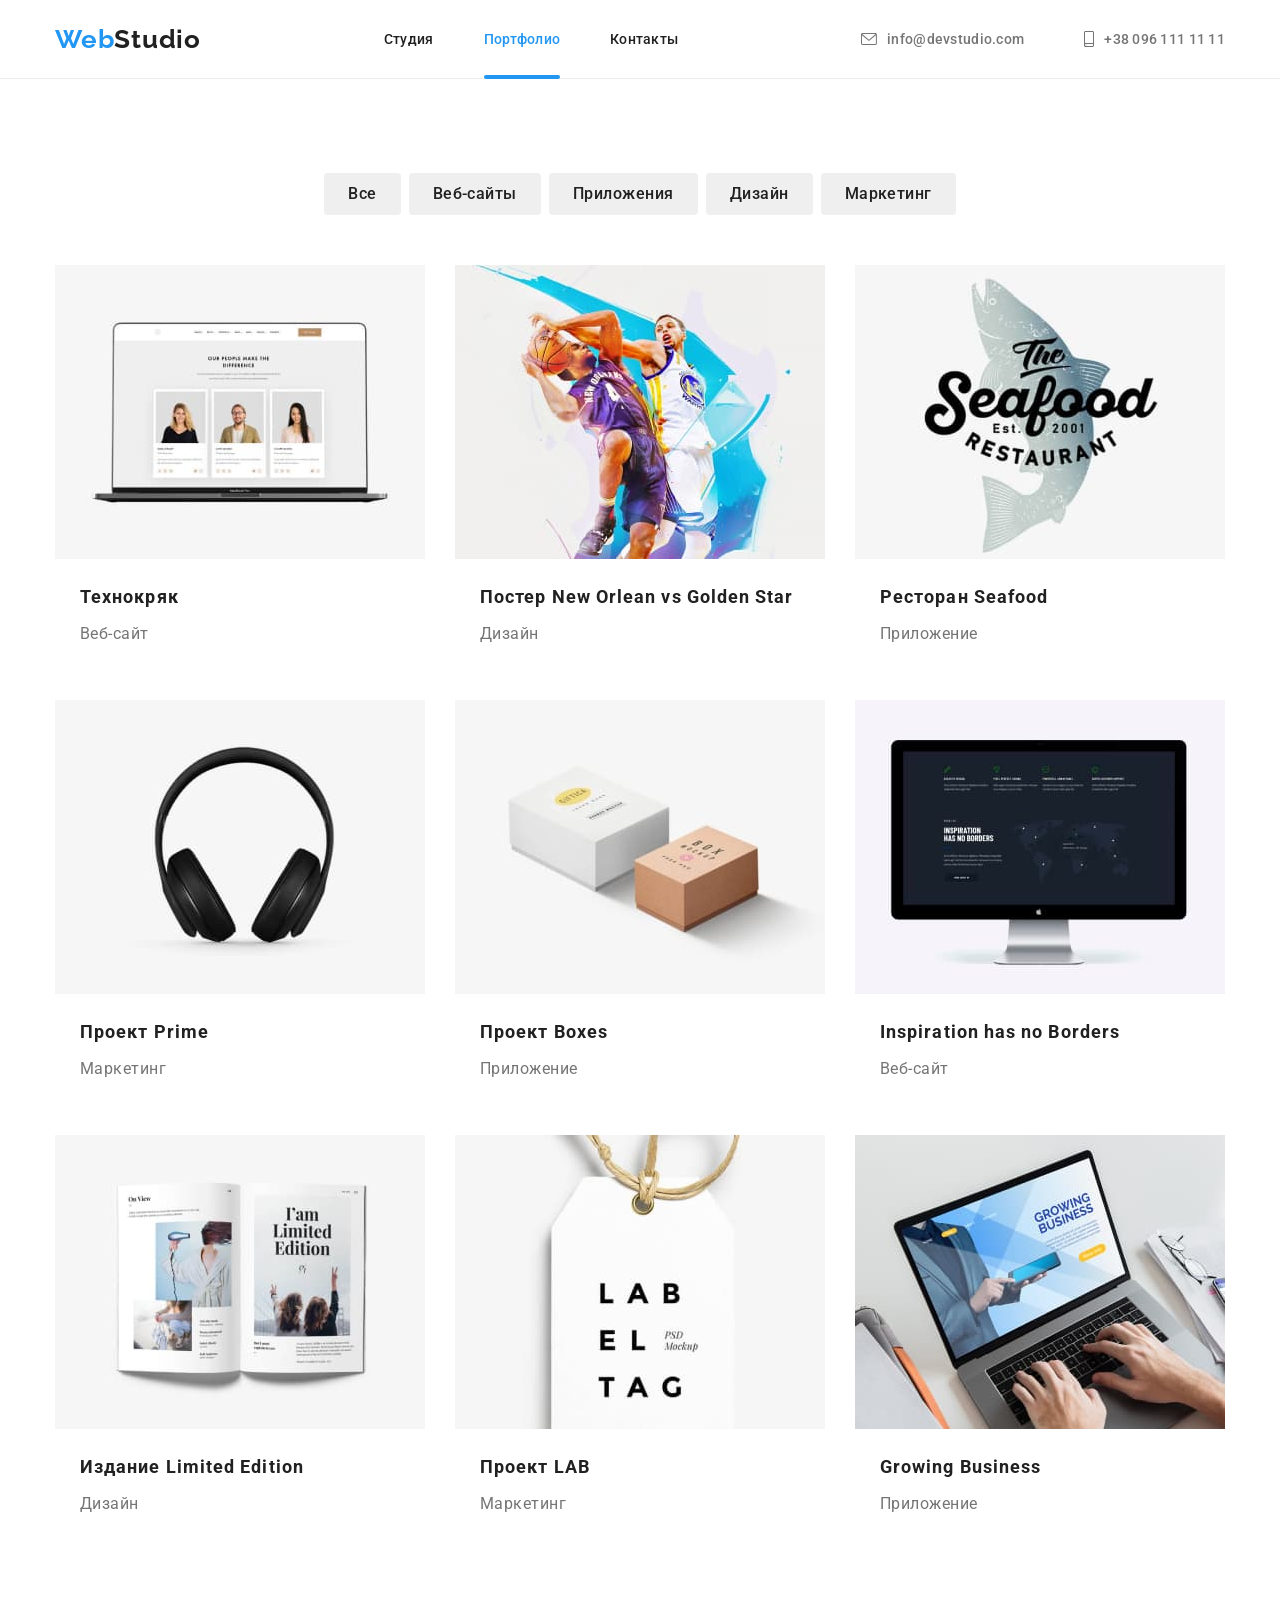
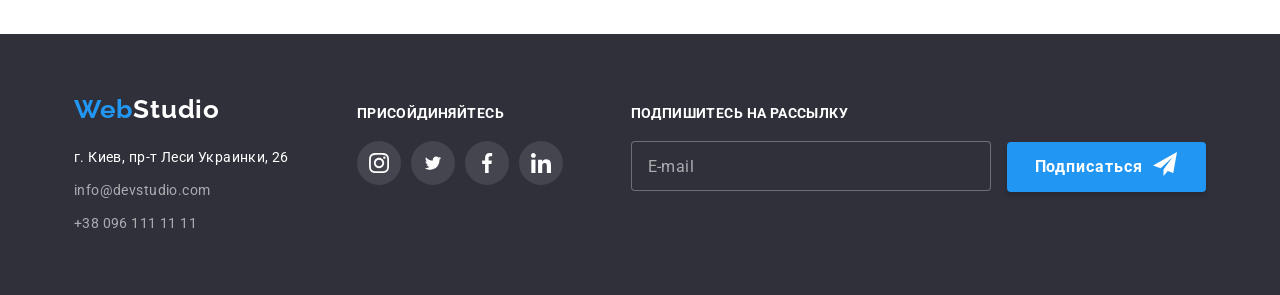
==== commit 2c8c9cc6: "final3" ====
--- a/portfolio.html
+++ b/portfolio.html
@@ -1,472 +1,652 @@
 <!DOCTYPE html>
 <html lang="ru">
-    <head>
-        <meta charset="UTF-8" />
-        <meta http-equiv="X-UA-Compatible" content="IE=edge" />
-        <meta name="viewport" content="width=device-width, initial-scale=1.0" />
-        <title>Document</title>
-        <link rel="preconnect" href="https://fonts.googleapis.com" />
-        <link rel="preconnect" href="https://fonts.gstatic.com" crossorigin />
-        <link
-            href="https://fonts.googleapis.com/css2?family=Raleway:wght@700&family=Roboto:wght@400;500;700;900&display=swap"
-            rel="stylesheet"
-        />
-        <link
-            rel="stylesheet"
-            href="https://cdnjs.cloudflare.com/ajax/libs/modern-normalize/1.1.0/modern-normalize.css"
-            integrity="sha512-Y0MM+V6ymRKN2zStTqzQ227DWhhp4Mzdo6gnlRnuaNCbc+YN/ZH0sBCLTM4M0oSy9c9VKiCvd4Jk44aCLrNS5Q=="
-            crossorigin="anonymous"
-            referrerpolicy="no-referrer"
-        />
-        <link rel="stylesheet" href="./css/styles.css" />
-        <link rel="stylesheet" href="./css/portfolio.min.css" />
-    </head>
-    <body>
-        <!-- HEADER!!!!!!!!!!!!!! -->
-        <header class="header">
-            <div class="container header__container">
-                <a class="header__logo logo" href="./index.html"
-                    >Web<span class="header__accent link">Studio</span></a
+  <head>
+    <meta charset="UTF-8" />
+    <meta http-equiv="X-UA-Compatible" content="IE=edge" />
+    <meta name="viewport" content="width=device-width, initial-scale=1.0" />
+    <link rel="preconnect" href="https://fonts.googleapis.com" />
+    <link rel="preconnect" href="https://fonts.gstatic.com" crossorigin />
+    <link
+      href="https://fonts.googleapis.com/css2?family=Raleway:wght@700&family=Roboto:wght@400;500;700;900&display=swap"
+      rel="stylesheet"
+    />
+
+    <title>WebStudio</title>
+    <link
+      rel="stylesheet"
+      href="https://cdnjs.cloudflare.com/ajax/libs/modern-normalize/1.1.0/modern-normalize.min.css"
+      integrity="sha512-wpPYUAdjBVSE4KJnH1VR1HeZfpl1ub8YT/NKx4PuQ5NmX2tKuGu6U/JRp5y+Y8XG2tV+wKQpNHVUX03MfMFn9Q=="
+      crossorigin="anonymous"
+      referrerpolicy="no-referrer"
+    />
+    <link rel="stylesheet" href="./css/main.min.css" />
+  </head>
+
+  <body>
+    <header class="header">
+      <div class="header-container container">
+        <a href="./index.html" class="header-webstudio link"
+          >Web<span class="header-logo">Studio</span></a
+        >
+
+        <nav class="navigation">
+          <ul class="navigation__list">
+            <li class="navigation__item">
+              <a href="./index.html" class="navigation__link">Студия</a>
+            </li>
+            <li class="navigation__item">
+              <a href="./portfolio.html" class="navigation__link current"
+                >Портфолио</a
+              >
+            </li>
+            <li class="navigation__item">
+              <a href="tel:+380961111111" class="navigation__link">Контакты</a>
+            </li>
+          </ul>
+        </nav>
+        <ul class="contact">
+          <li class="contact__item">
+            <a class="contact__icon" href="mailto:info@devstudio.com">
+              <svg class="icon" width="16" height="12">
+                <use
+                  href="./images/icons.svg/symbol-defs.svg#icon-envelope"
+                ></use>
+              </svg>
+              info@devstudio.com</a
+            >
+          </li>
+          <li class="contact__item">
+            <a class="contact__icon" href="tel:+380961111111">
+              <svg class="icon" width="10" height="16">
+                <use
+                  href="./images/icons.svg/symbol-defs.svg#icon-smartphone"
+                ></use>
+              </svg>
+              +38 096 111 11 11</a
+            >
+          </li>
+        </ul>
+        <button type="button" class="menu-open__btn">
+          <svg class="mob-icon__open" width="40" height="40">
+            <use href="./images/icons.svg/symbol-defs.svg#icon-menu_40px"></use>
+          </svg>
+        </button>
+      </div>
+
+      <div class="mob-menu is is-hidden">
+        <div class="container">
+          <div class="mob-menu__top">
+            <button type="button" class="menu-close__btn">
+              <svg class="mob-icon__close" width="40" height="40">
+                <use
+                  href="./images/icons.svg/symbol-defs.svg#icon-close_40px"
+                ></use>
+              </svg>
+            </button>
+            <ul class="mob-navigation__list">
+              <li class="mob-navigation__item">
+                <a href="./index.html" class="mob-navigation__link "
+                  >Студия</a
                 >
-                <nav class="nav">
-                    <ul class="nav__list header__list">
-                        <li class="nav__item">
-                            <a class="link" href="./index.html">Cтудия</a>
-                        </li>
-                        <li class="nav__item">
-                            <a class="link current" href="./portfolio.html"
-                                >Портфолио</a
-                            >
-                        </li>
-                        <li class="nav__item">
-                            <a class="link" href="">Контакты</a>
-                        </li>
-                    </ul>
-                </nav>
-                <ul class="contacts header__list">
-                    <li class="contacts__item">
-                        <a class="link" href="mailto:info@devstudio.com">
-                            <div class="icon">
-                                <svg class="icon__mail" width="16" height="12">
-                                    <use
-                                        href="./images/symbol-defs.svg#icon-mail"
-                                    ></use>
-                                </svg>
-                            </div>
-                            info@devstudio.com</a
-                        >
-                    </li>
-                    <li class="contacts__item">
-                        <a class="link" href="tel:+380961111111">
-                            <div class="icon">
-                                <svg class="icon__tel" width="10" height="16">
-                                    <use
-                                        href="./images/symbol-defs.svg#icon-tel"
-                                    ></use>
-                                </svg>
-                            </div>
-                            +38 096 111 11 11</a
-                        >
-                    </li>
-                </ul>
-            </div>
-        </header>
-        <!-- PORTFOLIO!!!!!!!!!!! -->
-        <main>
-            <section class="section">
-                <div class="container">
-                    <h1 class="hidden-title">Портфолио</h1>
-                    <ul class="filter">
-                        <li class="filter__item">
-                            <button class="filter__btn current" type="button">
-                                Все
-                            </button>
-                        </li>
-                        <li class="filter__item">
-                            <button class="filter__btn" type="button">
-                                Веб-сайты
-                            </button>
-                        </li>
-                        <li class="filter__item">
-                            <button class="filter__btn" type="button">
-                                Приложения
-                            </button>
-                        </li>
-                        <li class="filter__item">
-                            <button class="filter__btn" type="button">
-                                Дизайн
-                            </button>
-                        </li>
-                        <li class="filter__item">
-                            <button class="filter__btn" type="button">
-                                Маркетинг
-                            </button>
-                        </li>
-                    </ul>
-                    <div class="portfolio">
-                        <ul class="portfolio__list">
-                            <li class="portfolio__item">
-                                <a href="" class="portfolio__link">
-                                    <div class="portfolio-transition">
-                                        <img
-                                            width="370"
-                                            height="294"
-                                            src="./images/port1.jpg"
-                                            alt="сайт"
-                                        />
-                                        <p class="portfolio-transition__text">
-                                            Ресурс предлагает комплексные
-                                            предложения с разным уровнем
-                                            функционала и сервисов. Все это
-                                            позволит посетителю получить
-                                            исчерпывающие сведения о компании
-                                            или частном лице.
-                                        </p>
-                                    </div>
-
-                                    <div class="portfolio__card">
-                                        <h2 class="portfolio__title">
-                                            Технокряк
-                                        </h2>
-                                        <p class="portfolio__text">Веб-сайт</p>
-                                    </div>
-                                </a>
-                            </li>
-
-                            <li class="portfolio__item">
-                                <a class="portfolio__link" href="">
-                                    <div class="portfolio-transition">
-                                        <img
-                                            width="370"
-                                            height="294"
-                                            src="./images/port2.jpg"
-                                            alt="игроки в баскетбол"
-                                        />
-                                        <p class="portfolio-transition__text">
-                                            Ресурс предлагает комплексные
-                                            предложения с разным уровнем
-                                            функционала и сервисов. Все это
-                                            позволит посетителю получить
-                                            исчерпывающие сведения о компании
-                                            или частном лице.
-                                        </p>
-                                    </div>
-
-                                    <div class="portfolio__card">
-                                        <h2 class="portfolio__title">
-                                            Постер New Orlean vs Golden Star
-                                        </h2>
-                                        <p class="portfolio__text">Дизайн</p>
-                                    </div>
-                                </a>
-                            </li>
-
-                            <li class="portfolio__item">
-                                <a class="portfolio__link" href="">
-                                    <div class="portfolio-transition">
-                                        <img
-                                            width="370"
-                                            height="294"
-                                            src="./images/port3.jpg"
-                                            alt="ресторан"
-                                        />
-                                        <p class="portfolio-transition__text">
-                                            Ресурс предлагает комплексные
-                                            предложения с разным уровнем
-                                            функционала и сервисов. Все это
-                                            позволит посетителю получить
-                                            исчерпывающие сведения о компании
-                                            или частном лице.
-                                        </p>
-                                    </div>
-
-                                    <div class="portfolio__card">
-                                        <h2 class="portfolio__title">
-                                            Ресторан Seafood
-                                        </h2>
-                                        <p class="portfolio__text">
-                                            Приложение
-                                        </p>
-                                    </div>
-                                </a>
-                            </li>
-
-                            <li class="portfolio__item">
-                                <a class="portfolio__link" href="">
-                                    <div class="portfolio-transition">
-                                        <img
-                                            width="370"
-                                            height="294"
-                                            src="./images/port4.jpg"
-                                            alt="наушники"
-                                        />
-                                        <p class="portfolio-transition__text">
-                                            Ресурс предлагает комплексные
-                                            предложения с разным уровнем
-                                            функционала и сервисов. Все это
-                                            позволит посетителю получить
-                                            исчерпывающие сведения о компании
-                                            или частном лице.
-                                        </p>
-                                    </div>
-
-                                    <div class="portfolio__card">
-                                        <h2 class="portfolio__title">
-                                            Проект Prime
-                                        </h2>
-                                        <p class="portfolio__text">Маркетинг</p>
-                                    </div>
-                                </a>
-                            </li>
-
-                            <li class="portfolio__item">
-                                <a class="portfolio__link" href="">
-                                    <div class="portfolio-transition">
-                                        <img
-                                            width="370"
-                                            height="294"
-                                            src="./images/port5.jpg"
-                                            alt="коробки"
-                                        />
-                                        <p class="portfolio-transition__text">
-                                            Ресурс предлагает комплексные
-                                            предложения с разным уровнем
-                                            функционала и сервисов. Все это
-                                            позволит посетителю получить
-                                            исчерпывающие сведения о компании
-                                            или частном лице.
-                                        </p>
-                                    </div>
-
-                                    <div class="portfolio__card">
-                                        <h2 class="portfolio__title">
-                                            Проект Boxes
-                                        </h2>
-                                        <p class="portfolio__text">
-                                            Приложение
-                                        </p>
-                                    </div>
-                                </a>
-                            </li>
-
-                            <li class="portfolio__item">
-                                <a class="portfolio__link" href="">
-                                    <div class="portfolio-transition">
-                                        <img
-                                            width="370"
-                                            height="294"
-                                            src="./images/port6.jpg"
-                                            alt="монитор"
-                                        />
-                                        <p class="portfolio-transition__text">
-                                            Ресурс предлагает комплексные
-                                            предложения с разным уровнем
-                                            функционала и сервисов. Все это
-                                            позволит посетителю получить
-                                            исчерпывающие сведения о компании
-                                            или частном лице.
-                                        </p>
-                                    </div>
-
-                                    <div class="portfolio__card">
-                                        <h2 class="portfolio__title">
-                                            Inspiration has no Borders
-                                        </h2>
-                                        <p class="portfolio__text">Веб-сайт</p>
-                                    </div>
-                                </a>
-                            </li>
-
-                            <li class="portfolio__item">
-                                <a class="portfolio__link" href="">
-                                    <div class="portfolio-transition">
-                                        <img
-                                            width="370"
-                                            height="294"
-                                            src="./images/port7.jpg"
-                                            alt="книга"
-                                        />
-                                        <p class="portfolio-transition__text">
-                                            Ресурс предлагает комплексные
-                                            предложения с разным уровнем
-                                            функционала и сервисов. Все это
-                                            позволит посетителю получить
-                                            исчерпывающие сведения о компании
-                                            или частном лице.
-                                        </p>
-                                    </div>
-
-                                    <div class="portfolio__card">
-                                        <h2 class="portfolio__title">
-                                            Издание Limited Edition
-                                        </h2>
-                                        <p class="portfolio__text">Дизайн</p>
-                                    </div>
-                                </a>
-                            </li>
-
-                            <li class="portfolio__item">
-                                <a class="portfolio__link" href="">
-                                    <div class="portfolio-transition">
-                                        <img
-                                            width="370"
-                                            height="294"
-                                            src="./images/port8.jpg"
-                                            alt="подвеска"
-                                        />
-                                        <p class="portfolio-transition__text">
-                                            Ресурс предлагает комплексные
-                                            предложения с разным уровнем
-                                            функционала и сервисов. Все это
-                                            позволит посетителю получить
-                                            исчерпывающие сведения о компании
-                                            или частном лице.
-                                        </p>
-                                    </div>
-
-                                    <div class="portfolio__card">
-                                        <h2 class="portfolio__title">
-                                            Проект LAB
-                                        </h2>
-                                        <p class="portfolio__text">Маркетинг</p>
-                                    </div>
-                                </a>
-                            </li>
-
-                            <li class="portfolio__item">
-                                <a class="portfolio__link" href="">
-                                    <div class="portfolio-transition">
-                                        <img
-                                            width="370"
-                                            height="294"
-                                            src="./images/port9.jpg"
-                                            alt="ноутбук"
-                                        />
-                                        <p class="portfolio-transition__text">
-                                            Ресурс предлагает комплексные
-                                            предложения с разным уровнем
-                                            функционала и сервисов. Все это
-                                            позволит посетителю получить
-                                            исчерпывающие сведения о компании
-                                            или частном лице.
-                                        </p>
-                                    </div>
-
-                                    <div class="portfolio__card">
-                                        <h2 class="portfolio__title">
-                                            Growing Business
-                                        </h2>
-                                        <p class="portfolio__text">
-                                            Приложение
-                                        </p>
-                                    </div>
-                                </a>
-                            </li>
-                        </ul>
-                    </div>
-                </div>
-            </section>
-        </main>
-        <!-- ФУТЕР!!!!!!!!!!!!!!!!!! -->
-        <footer class="footer">
-            <div class="container footer__join">
-                <div>
-                    <a class="logo" href="./index.html"
-                        >Web<span class="footer__accent link">Studio</span></a
-                    >
-                    <address class="address">
-                        <ul class="address__list">
-                            <li class="address__item">
-                                <a
-                                    class="address__link address__accent"
-                                    href="https://goo.gl/maps/76U28vaaBTSz9hpb8"
-                                    target="_blank"
-                                    >г. Киев, пр-т Леси Украинки,26</a
-                                >
-                            </li>
-                            <li class="address__item">
-                                <a
-                                    class="address__link"
-                                    href="mailto:info@example.com"
-                                    >info@example.com</a
-                                >
-                            </li>
-                            <li class="address__item">
-                                <a
-                                    class="address__link"
-                                    href="tel:+380991111111"
-                                    >+38 099 111 11 11</a
-                                >
-                            </li>
-                        </ul>
-                    </address>
-                </div>
-                <div class="join">
-                    <h2 class="join__title top-text">присоединяйтесь</h2>
-                    <ul class="social">
-                        <li class="social__item">
-                            <a href="" class="join__link social__link"
-                                ><svg width="44" height="44" class="join__icon">
-                                    <use
-                                        href="./images/symbol-defs.svg#icon-Ellipse11"
-                                    ></use></svg
-                            ></a>
-                        </li>
-                        <li class="social__item">
-                            <a href="" class="join__link social__link">
-                                <svg width="44" height="44" class="join__icon">
-                                    <use
-                                        href="./images/symbol-defs.svg#icon-Ellipse22"
-                                    ></use></svg
-                            ></a>
-                        </li>
-                        <li class="social__item">
-                            <a href="" class="join__link social__link">
-                                <svg width="44" height="44" class="join__icon">
-                                    <use
-                                        href="./images/symbol-defs.svg#icon-Ellipse33"
-                                    ></use></svg
-                            ></a>
-                        </li>
-                        <li class="social__item">
-                            <a href="" class="join__link social__link"
-                                ><svg width="44" height="44" class="join__icon">
-                                    <use
-                                        href="./images/symbol-defs.svg#icon-Ellipse44"
-                                    ></use></svg
-                            ></a>
-                        </li>
-                    </ul>
-                </div>
-                <div class="subs">
-                    <h2 class="subs__title top-text">
-                        Подпишитесь на рассылку
-                    </h2>
-                    <form>
-                        <p class="form">
-                            <input
-                                class="form__mail"
-                                type="email"
-                                name="email"
-                                placeholder="E-mail"
-                                id="email"
-                            />
-                            <button type="submit" class="form__btn">
-                                <svg
-                                    width="24"
-                                    height="24"
-                                    class="form__icontg"
-                                >
-                                    <use
-                                        href="./images/icon-defs.svg#icon-tg"
-                                    ></use>
-                                </svg>
-                                Подписаться
-                            </button>
-                        </p>
-                    </form>
-                </div>
-            </div>
-        </footer>
-    </body>
+              </li>
+              <li class="mob-navigation__item">
+                <a href="./portfolio.html" class="mob-navigation__link current"
+                  >Портфолио</a
+                >
+              </li>
+              <li class="mob-navigation__item">
+                <a href="" class="mob-navigation__link">Контакты</a>
+              </li>
+            </ul>
+          </div>
+
+          <div class="mob-menu__bottom">
+            <ul class="mob-contact__list">
+              <li class="mob-contact__item">
+                <a class="mob-tel__link" href="tel:+380961111111">
+                  +38 096 111 11 11</a
+                >
+              </li>
+              <li class="mob-contact__item">
+                <a class="mob-mail__link" href="mailto:info@devstudio.com">
+                  info@devstudio.com</a
+                >
+              </li>
+            </ul>
+            <ul class="mob-social">
+              <li class="mob-social__item">
+                <a href="" class="mob-social__link"> Instagram </a>
+              </li>
+              <li class="mob-social__item">
+                <a href="" class="mob-social__link"> Twitter </a>
+              </li>
+              <li class="mob-social__item">
+                <a href="" class="mob-social__link"> Facebook </a>
+              </li>
+              <li class="mob-social__item">
+                <a href="" class="mob-social__link"> Linkedin </a>
+              </li>
+            </ul>
+          </div>
+        </div>
+      </div>
+    </header>
+
+    <main>
+      <section class="portfolio-navigation">
+        <div class="container">
+          <ul class="portfolio-navigation__list">
+            <li class="portfolio-navigation__item">
+              <button type="button" class="buttons-button">Все</button>
+            </li>
+            <li class="portfolio-navigation__item">
+              <button type="button" class="buttons-button">Веб-сайты</button>
+            </li>
+            <li class="portfolio-navigation__item">
+              <button type="button" class="buttons-button">Приложения</button>
+            </li>
+            <li class="portfolio-navigation__item">
+              <button type="button" class="buttons-button">Дизайн</button>
+            </li>
+            <li class="portfolio-navigation__item">
+              <button type="button" class="buttons-button">Маркетинг</button>
+            </li>
+          </ul>
+
+          <ul class="portfolio">
+            <li class="portfolio__item">
+              <a class="portfolio__link" href="">
+                <div class="portfolio-overlay">
+                  <picture>
+                    <source
+                      srcset="
+                        ./images/portfolio1_desk_x1.jpg 1x,
+                        ./images/portfolio1_desk_x2.jpg 2x
+                      "
+                      media="(min-width: 1200px)"
+                    />
+                    <source
+                      srcset="
+                        ./images/portfolio1_tab_x1.jpg 1x,
+                        ./images/portfolio1_tab_x2.jpg 2x
+                      "
+                      media="(min-width: 768px)"
+                    />
+                    <source
+                      srcset="
+                        ./images/portfolio1_mob_x1.jpg 1x,
+                        ./images/portfolio1_mob_x2.jpg 2x
+                      "
+                      media="(min-width: 480px)"
+                    />
+                    <img
+                      src="./images/portfolio1_desk_x1.jpg"
+                      alt=""
+                      width="370"
+                    />
+                  </picture>
+                  <p class="portfolio-overlay__text">
+                    Ресурс предлагает комплексные предложения с разным уровнем
+                    функционала и сервисов. Все это позволит посетителю получить
+                    исчерпывающие сведения о компании или частном лице.
+                  </p>
+                </div>
+                <div class="portfolio__content">
+                  <h3 class="portfolio__title">Технокряк</h3>
+                  <p class="portfolio__text">Веб-сайт</p>
+                </div>
+              </a>
+            </li>
+
+            <li class="portfolio__item">
+              <a class="portfolio__link" href="">
+                <div class="portfolio-overlay">
+                  <picture>
+                    <source
+                      srcset="
+                        ./images/portfolio2_desk_x1.jpg 1x,
+                        ./images/portfolio2_desk_x2.jpg 2x
+                      "
+                      media="(min-width: 1200px)"
+                    />
+                    <source
+                      srcset="
+                        ./images/portfolio2_tab_x1.jpg 1x,
+                        ./images/portfolio2_tab_x2.jpg 2x
+                      "
+                      media="(min-width: 768px)"
+                    />
+                    <source
+                      srcset="
+                        ./images/portfolio2_mob_x1.jpg 1x,
+                        ./images/portfolio2_mob_x2.jpg 2x
+                      "
+                      media="(min-width: 480px)"
+                    />
+                    <img
+                      src="./images/portfolio2_desk_x1.jpg"
+                      alt=""
+                      width="370"
+                    />
+                  </picture>
+                  <p class="portfolio-overlay__text">
+                    Ресурс предлагает комплексные предложения с разным уровнем
+                    функционала и сервисов. Все это позволит посетителю получить
+                    исчерпывающие сведения о компании или частном лице.
+                  </p>
+                </div>
+                <div class="portfolio__content">
+                  <h3 class="portfolio__title">
+                    Постер New Orlean vs Golden Star
+                  </h3>
+                  <p class="portfolio__text">Дизайн</p>
+                </div>
+              </a>
+            </li>
+
+            <li class="portfolio__item">
+              <a class="portfolio__link" href="">
+                <div class="portfolio-overlay">
+                  <picture>
+                    <source
+                      srcset="
+                        ./images/portfolio3_desk_x1.jpg 1x,
+                        ./images/portfolio3_desk_x2.jpg 2x
+                      "
+                      media="(min-width: 1200px)"
+                    />
+                    <source
+                      srcset="
+                        ./images/portfolio3_tab_x1.jpg 1x,
+                        ./images/portfolio3_tab_x2.jpg 2x
+                      "
+                      media="(min-width: 768px)"
+                    />
+                    <source
+                      srcset="
+                        ./images/portfolio3_mob_x1.jpg 1x,
+                        ./images/portfolio3_mob_x2.jpg 2x
+                      "
+                      media="(min-width: 480px)"
+                    />
+                    <img
+                      src="./images/portfolio3_desk_x1.jpg"
+                      alt=""
+                      width="370"
+                    />
+                  </picture>
+                  <p class="portfolio-overlay__text">
+                    Ресурс предлагает комплексные предложения с разным уровнем
+                    функционала и сервисов. Все это позволит посетителю получить
+                    исчерпывающие сведения о компании или частном лице.
+                  </p>
+                </div>
+                <div class="portfolio__content">
+                  <h3 class="portfolio__title">Ресторан Seafood</h3>
+                  <p class="portfolio__text">Приложение</p>
+                </div></a
+              >
+            </li>
+
+            <li class="portfolio__item">
+              <a class="portfolio__link" href="">
+                <div class="portfolio-overlay">
+                  <picture>
+                    <source
+                      srcset="
+                        ./images/portfolio4_desk_x1.jpg 1x,
+                        ./images/portfolio4_desk_x2.jpg 2x
+                      "
+                      media="(min-width: 1200px)"
+                    />
+                    <source
+                      srcset="
+                        ./images/portfolio4_tab_x1.jpg 1x,
+                        ./images/portfolio4_tab_x2.jpg 2x
+                      "
+                      media="(min-width: 768px)"
+                    />
+                    <source
+                      srcset="
+                        ./images/portfolio4_mob_x1.jpg 1x,
+                        ./images/portfolio4_mob_x2.jpg 2x
+                      "
+                      media="(min-width: 480px)"
+                    />
+                    <img
+                      src="./images/portfolio4_desk_x1.jpg"
+                      alt=""
+                      width="370"
+                    />
+                  </picture>
+                  <p class="portfolio-overlay__text">
+                    Ресурс предлагает комплексные предложения с разным уровнем
+                    функционала и сервисов. Все это позволит посетителю получить
+                    исчерпывающие сведения о компании или частном лице.
+                  </p>
+                </div>
+                <div class="portfolio__content">
+                  <h3 class="portfolio__title">Проект Prime</h3>
+                  <p class="portfolio__text">Маркетинг</p>
+                </div></a
+              >
+            </li>
+
+            <li class="portfolio__item">
+              <a class="portfolio__link" href="">
+                <div class="portfolio-overlay">
+                  <picture>
+                    <source
+                      srcset="
+                        ./images/portfolio5_desk_x1.jpg 1x,
+                        ./images/portfolio5_desk_x2.jpg 2x
+                      "
+                      media="(min-width: 1200px)"
+                    />
+                    <source
+                      srcset="
+                        ./images/portfolio5_tab_x1.jpg 1x,
+                        ./images/portfolio5_tab_x2.jpg 2x
+                      "
+                      media="(min-width: 768px)"
+                    />
+                    <source
+                      srcset="
+                        ./images/portfolio5_mob_x1.jpg 1x,
+                        ./images/portfolio5_mob_x2.jpg 2x
+                      "
+                      media="(min-width: 480px)"
+                    />
+                    <img
+                      src="./images/portfolio5_desk_x1.jpg"
+                      alt=""
+                      width="370"
+                    />
+                  </picture>
+                  <p class="portfolio-overlay__text">
+                    Ресурс предлагает комплексные предложения с разным уровнем
+                    функционала и сервисов. Все это позволит посетителю получить
+                    исчерпывающие сведения о компании или частном лице.
+                  </p>
+                </div>
+                <div class="portfolio__content">
+                  <h3 class="portfolio__title">Проект Boxes</h3>
+                  <p class="portfolio__text">Приложение</p>
+                </div>
+              </a>
+            </li>
+
+            <li class="portfolio__item">
+              <a class="portfolio__link" href=""
+                ><div class="portfolio-overlay">
+                  <picture>
+                    <source
+                      srcset="
+                        ./images/portfolio6_desk_x1.jpg 1x,
+                        ./images/portfolio6_desk_x2.jpg 2x
+                      "
+                      media="(min-width: 1200px)"
+                    />
+                    <source
+                      srcset="
+                        ./images/portfolio6_tab_x1.jpg 1x,
+                        ./images/portfolio6_tab_x2.jpg 2x
+                      "
+                      media="(min-width: 768px)"
+                    />
+                    <source
+                      srcset="
+                        ./images/portfolio6_mob_x1.jpg 1x,
+                        ./images/portfolio6_mob_x2.jpg 2x
+                      "
+                      media="(min-width: 480px)"
+                    />
+                    <img
+                      src="./images/portfolio6_desk_x1.jpg"
+                      alt=""
+                      width="370"
+                    />
+                  </picture>
+                  <p class="portfolio-overlay__text">
+                    Ресурс предлагает комплексные предложения с разным уровнем
+                    функционала и сервисов. Все это позволит посетителю получить
+                    исчерпывающие сведения о компании или частном лице.
+                  </p>
+                </div>
+                <div class="portfolio__content">
+                  <h3 class="portfolio__title">Inspiration has no Borders</h3>
+                  <p class="portfolio__text">Веб-сайт</p>
+                </div></a
+              >
+            </li>
+
+            <li class="portfolio__item">
+              <a class="portfolio__link" href="">
+                <div class="portfolio-overlay">
+                  <picture>
+                    <source
+                      srcset="
+                        ./images/portfolio7_desk_x1.jpg 1x,
+                        ./images/portfolio7_desk_x2.jpg 2x
+                      "
+                      media="(min-width: 1200px)"
+                    />
+                    <source
+                      srcset="
+                        ./images/portfolio7_tab_x1.jpg 1x,
+                        ./images/portfolio7_tab_x2.jpg 2x
+                      "
+                      media="(min-width: 768px)"
+                    />
+                    <source
+                      srcset="
+                        ./images/portfolio7_mob_x1.jpg 1x,
+                        ./images/portfolio7_mob_x2.jpg 2x
+                      "
+                      media="(min-width: 480px)"
+                    />
+                    <img
+                      src="./images/portfolio7_desk_x1.jpg"
+                      alt=""
+                      width="370"
+                    />
+                  </picture>
+                  <p class="portfolio-overlay__text">
+                    Ресурс предлагает комплексные предложения с разным уровнем
+                    функционала и сервисов. Все это позволит посетителю получить
+                    исчерпывающие сведения о компании или частном лице.
+                  </p>
+                </div>
+                <div class="portfolio__content">
+                  <h3 class="portfolio__title">Издание Limited Edition</h3>
+                  <p class="portfolio__text">Дизайн</p>
+                </div></a
+              >
+            </li>
+
+            <li class="portfolio__item">
+              <a class="portfolio__link" href="">
+                <div class="portfolio-overlay">
+                  <picture>
+                    <source
+                      srcset="
+                        ./images/portfolio8_desk_x1.jpg 1x,
+                        ./images/portfolio8_desk_x2.jpg 2x
+                      "
+                      media="(min-width: 1200px)"
+                    />
+                    <source
+                      srcset="
+                        ./images/portfolio8_tab_x1.jpg 1x,
+                        ./images/portfolio8_tab_x2.jpg 2x
+                      "
+                      media="(min-width: 768px)"
+                    />
+                    <source
+                      srcset="
+                        ./images/portfolio8_mob_x1.jpg 1x,
+                        ./images/portfolio8_mob_x2.jpg 2x
+                      "
+                      media="(min-width: 480px)"
+                    />
+                    <img
+                      src="./images/portfolio8_desk_x1.jpg"
+                      alt=""
+                      width="370"
+                    />
+                  </picture>
+                  <p class="portfolio-overlay__text">
+                    Ресурс предлагает комплексные предложения с разным уровнем
+                    функционала и сервисов. Все это позволит посетителю получить
+                    исчерпывающие сведения о компании или частном лице.
+                  </p>
+                </div>
+                <div class="portfolio__content">
+                  <h3 class="portfolio__title">Проект LAB</h3>
+                  <p class="portfolio__text">Маркетинг</p>
+                </div></a
+              >
+            </li>
+
+            <li class="portfolio__item">
+              <a class="portfolio__link" href="">
+                <div class="portfolio-overlay">
+                  <picture>
+                    <source
+                      srcset="
+                        ./images/portfolio9_desk_x1.jpg 1x,
+                        ./images/portfolio9_desk_x2.jpg 2x
+                      "
+                      media="(min-width: 1200px)"
+                    />
+                    <source
+                      srcset="
+                        ./images/portfolio9_tab_x1.jpg 1x,
+                        ./images/portfolio9_tab_x2.jpg 2x
+                      "
+                      media="(min-width: 768px)"
+                    />
+                    <source
+                      srcset="
+                        ./images/portfolio9_mob_x1.jpg 1x,
+                        ./images/portfolio9_mob_x2.jpg 2x
+                      "
+                      media="(min-width: 480px)"
+                    />
+                    <img
+                      src="./images/portfolio9_desk_x1.jpg"
+                      alt=""
+                      width="370"
+                    />
+                  </picture>
+                  <p class="portfolio-overlay__text">
+                    Ресурс предлагает комплексные предложения с разным уровнем
+                    функционала и сервисов. Все это позволит посетителю получить
+                    исчерпывающие сведения о компании или частном лице.
+                  </p>
+                </div>
+                <div class="portfolio__content">
+                  <h3 class="portfolio__title">Growing Business</h3>
+                  <p class="portfolio__text">Приложение</p>
+                </div></a
+              >
+            </li>
+          </ul>
+        </div>
+      </section>
+    </main>
+
+    <footer class="footer">
+      <div class="container footer-wrap">
+        <div class="footer-div-address">
+          <a href="./index.html" class="footer-webstudio link"
+            >Web<span class="footer-logo">Studio</span></a
+          >
+          <address class="footer__address">
+            <ul class="footer__list">
+              <li class="footer__item">
+                <a
+                  class="footer-link address"
+                  href="https://goo.gl/maps/LqxU8Z8EwyXyZSnf8"
+                  target="_blank"
+                  rel="noopener noreferrer nofollow"
+                  >г. Киев, пр-т Леси Украинки, 26</a
+                >
+              </li>
+              <li class="footer__item">
+                <a class="footer-mail" href="mailto:info@devstudio.com"
+                  >info@devstudio.com</a
+                >
+              </li>
+              <li class="footer__item">
+                <a class="footer-tel address" href="tel:+380961111111"
+                  >+38 096 111 11 11</a
+                >
+              </li>
+            </ul>
+          </address>
+        </div>
+        <div class="footer-soc">
+          <p class="footer-soc-text">ПРИСОЙДИНЯЙТЕСЬ</p>
+          <ul class="social">
+            <li class="social__item social__item--margin">
+              <a class="social__link footer__link-color" href="">
+                <svg class="social__icon" width="20" height="20">
+                  <use
+                    href="./images/icons.svg/symbol-defs.svg#icon-instagram"
+                  ></use>
+                </svg>
+              </a>
+            </li>
+            <li class="social__item social__item--margin">
+              <a class="social__link footer__link-color" href="">
+                <svg class="social__icon" width="20" height="16.25">
+                  <use
+                    href="./images/icons.svg/symbol-defs.svg#icon-twitter"
+                  ></use>
+                </svg>
+              </a>
+            </li>
+            <li class="social__item social__item--margin">
+              <a class="social__link footer__link-color" href="">
+                <svg class="social__icon" width="20" height="20">
+                  <use
+                    href="./images/icons.svg/symbol-defs.svg#icon-facebook"
+                  ></use>
+                </svg>
+              </a>
+            </li>
+            <li class="social__item social__item--margin">
+              <a class="social__link footer__link-color" href="">
+                <svg class="social__icon" width="20" height="20">
+                  <use
+                    href="./images/icons.svg/symbol-defs.svg#icon-linkedin"
+                  ></use>
+                </svg>
+              </a>
+            </li>
+          </ul>
+        </div>
+
+        <div class="footer-form">
+          <form>
+            <p class="footer-form-text">Подпишитесь на рассылку</p>
+            <input
+              type="email"
+              class="footer-imput"
+              name="user-email-footer"
+              placeholder="E-mail"
+            />
+            <button type="submit" class="main__buttom footer-form-btn">
+              Подписаться
+              <svg class="footer-icon-form" width="24" height="24">
+                <use href="./images/icons.svg/symbol-defs.svg#icon-send"></use>
+              </svg>
+            </button>
+          </form>
+        </div>
+      </div>
+    </footer>
+    <script src="./js/menu.js"></script>
+  </body>
 </html>
--- a/css/main.min.css
+++ b/css/main.min.css
@@ -0,0 +1 @@
+body{font-family:"Roboto",sans-serif}p,h1,h2,h3,h4,h5,h6{margin:0}ul,a{list-style:none;padding-left:0;margin:0;text-decoration:none}img{display:block;max-width:100%;height:auto;max-width:100%;height:auto;width:100%}.container{width:100%;padding:0 15px;margin:0 auto}@media screen and (min-width: 480px){.container{width:480px}}@media screen and (min-width: 768px){.container{width:768px}}@media screen and (min-width: 1200px){.container{width:1200px}}.visually-hidden{position:absolute;white-space:nowrap;width:1px;height:1px;overflow:hidden;border:0;padding:0;clip:rect(0 0 0 0);-webkit-clip-path:inset(50%);clip-path:inset(50%);margin:-1px}.main__buttom{border:none;font-family:inherit;font-weight:700;font-size:16px;line-height:1.875;letter-spacing:.06em;cursor:pointer;border-radius:4px;-webkit-box-shadow:0px 4px 4px rgba(0,0,0,.15);box-shadow:0px 4px 4px rgba(0,0,0,.15);background:#2196f3;color:#fff;fill:#fff}.header-container{display:-webkit-box;display:-ms-flexbox;display:flex;-webkit-box-align:center;-ms-flex-align:center;align-items:center;-webkit-box-pack:justify;-ms-flex-pack:justify;justify-content:space-between}.header{border-bottom:1px solid #ececec}.header-logo{color:#212121}.header-webstudio{font-family:"Raleway";font-weight:700;font-size:26px;line-height:1.1923076923;letter-spacing:.03em;color:#2196f3}.mob-menu{position:fixed;top:0;left:0;z-index:1;background-color:#fff;width:100vw;height:100vh;padding:48px 0}.mob-menu .container{display:-webkit-box;display:-ms-flexbox;display:flex;-webkit-box-orient:vertical;-webkit-box-direction:normal;-ms-flex-direction:column;flex-direction:column;-webkit-box-pack:justify;-ms-flex-pack:justify;justify-content:space-between;height:100%;overflow-y:auto}.menu-close__btn{position:absolute;top:15px;right:15px;border:none;background-color:#fff;color:#757575}.menu-open__btn{top:15px;right:15px;border:none;background-color:#fff;color:#757575}@media screen and (min-width: 768px){.menu-open__btn{display:none}}.menu-close__btn:hover,.menu-close__btn:focus{color:#2196f3}.mob-icon__close{fill:currentColor}.mob-navigation__item:not(:last-child){margin-bottom:25px}.mob-navigation__link:hover,.mob-navigation__link:focus{color:#2196f3}.mob-navigation__link{font-family:"Roboto";font-style:normal;font-weight:500;font-size:40px;line-height:1.175;letter-spacing:.02em;color:#212121}.mob-contact__list{margin-bottom:55px}.mob-tel__link{display:block;font-family:"Roboto";font-style:normal;font-weight:500;font-size:34px;line-height:1.1764705882;letter-spacing:.02em;color:#2196f3;margin-bottom:32px}.mob-mail__link{font-family:"Roboto";font-style:normal;font-weight:500;font-size:24px;line-height:1.1666666667;letter-spacing:.02em;color:#757575}.mob-social{display:-webkit-box;display:-ms-flexbox;display:flex;-webkit-box-align:baseline;-ms-flex-align:baseline;align-items:baseline;-webkit-box-align:center;-ms-flex-align:center;align-items:center;gap:10px}.mob-social__item:nth-child(n+2)::before{content:"";border:1px solid rgba(90,87,87,.2);-webkit-transform:rotate(90deg);transform:rotate(90deg);margin-right:5px;-webkit-box-align:baseline;-ms-flex-align:baseline;align-items:baseline;-webkit-box-align:center;-ms-flex-align:center;align-items:center}.mob-social__link{font-family:"Roboto";font-style:normal;font-weight:500;font-size:14px;line-height:1.5714285714;letter-spacing:.02em;color:#2196f3}@media screen and (max-width: 767px){.contact{display:none}}@media screen and (min-width: 768px){.contact{display:-webkit-box;display:-ms-flexbox;display:flex;-webkit-box-orient:vertical;-webkit-box-direction:normal;-ms-flex-direction:column;flex-direction:column;gap:10px}}@media screen and (min-width: 1200px){.contact{display:-webkit-box;display:-ms-flexbox;display:flex;-webkit-box-orient:horizontal;-webkit-box-direction:normal;-ms-flex-direction:row;flex-direction:row}}.contact__item{width:100%;height:100%;border-radius:50%;display:-webkit-box;display:-ms-flexbox;display:flex;-webkit-box-align:center;-ms-flex-align:center;align-items:center;-webkit-box-pack:center;-ms-flex-pack:center;justify-content:center}.contact__item:not(:last-child){margin-right:50px}.contact__icon{font-weight:500;font-size:14px;line-height:1.1428571429;letter-spacing:.02em;font-family:inherit;display:-webkit-box;display:-ms-flexbox;display:flex;-webkit-box-align:center;-ms-flex-align:center;align-items:center;color:#757575;-webkit-transition-property:color;transition-property:color;-webkit-transition-duration:250ms;transition-duration:250ms;-webkit-transition-timing-function:cubic-bezier(0.4, 0, 0.2, 1);transition-timing-function:cubic-bezier(0.4, 0, 0.2, 1)}.contact__icon:focus,.contact__icon:hover{color:#2196f3}.icon{fill:currentColor;margin-right:10px}@media screen and (max-width: 767px){.navigation{display:none}}.navigation__list{display:-webkit-box;display:-ms-flexbox;display:flex;-webkit-box-align:center;-ms-flex-align:center;align-items:center}.navigation__item{position:relative;padding:30px 0}.navigation__item:not(:last-child){margin-right:50px}.navigation__link{font-weight:500;font-size:14px;line-height:1.1428571429;letter-spacing:.02em;color:#212121;-webkit-transition-property:color;transition-property:color;-webkit-transition-duration:250ms;transition-duration:250ms;-webkit-transition-timing-function:cubic-bezier(0.4, 0, 0.2, 1);transition-timing-function:cubic-bezier(0.4, 0, 0.2, 1)}.navigation__link:hover,.navigation__link:focus{color:#2196f3}.navigation__list .navigation__link.current::after{content:"";position:absolute;width:100%;height:4px;left:0;bottom:-1px;border-radius:2px;background:#2196f3}.navigation__list .navigation__link.current{color:#2196f3}.bussines{background:#2f303a;text-align:center;padding:118px 0;max-width:480px;width:100%;background-repeat:no-repeat;background-position:center;background-size:cover;margin:0 auto;background-image:-webkit-gradient(linear, left top, right top, from(rgba(47, 48, 58, 0.4)), to(rgba(47, 48, 58, 0.4))),url("../images/hero-bg-mobile.jpg");background-image:linear-gradient(to right, rgba(47, 48, 58, 0.4), rgba(47, 48, 58, 0.4)),url("../images/hero-bg-mobile.jpg")}@media(min-device-pixel-ratio: 2),(-webkit-min-device-pixel-ratio: 2),(min-resolution: 192dpi),(min-resolution: 2dppx){.bussines{background-image:-webkit-gradient(linear, left top, right top, from(rgba(47, 48, 58, 0.4)), to(rgba(47, 48, 58, 0.4))),url("../images/hero-bg-mobile-2x.jpg");background-image:linear-gradient(to right, rgba(47, 48, 58, 0.4), rgba(47, 48, 58, 0.4)),url("../images/hero-bg-mobile-2x.jpg")}}@media screen and (min-width: 768px){.bussines{max-width:768px;background-image:-webkit-gradient(linear, left top, right top, from(rgba(47, 48, 58, 0.4)), to(rgba(47, 48, 58, 0.4))),url("../images/hero-bg-tab.jpg");background-image:linear-gradient(to right, rgba(47, 48, 58, 0.4), rgba(47, 48, 58, 0.4)),url("../images/hero-bg-tab.jpg")}}@media screen and (min-width: 768px)and (min-device-pixel-ratio: 2),screen and (min-width: 768px)and (-webkit-min-device-pixel-ratio: 2),screen and (min-width: 768px)and (min-resolution: 192dpi),screen and (min-width: 768px)and (min-resolution: 2dppx){.bussines{background-image:-webkit-gradient(linear, left top, right top, from(rgba(47, 48, 58, 0.4)), to(rgba(47, 48, 58, 0.4))),url("../images/hero-bg-tab-2x.jpg");background-image:linear-gradient(to right, rgba(47, 48, 58, 0.4), rgba(47, 48, 58, 0.4)),url("../images/hero-bg-tab-2x.jpg")}}@media screen and (min-width: 1200px){.bussines{padding:200px 0;max-width:1600px;width:100%;background-image:-webkit-gradient(linear, left top, right top, from(rgba(47, 48, 58, 0.4)), to(rgba(47, 48, 58, 0.4))),url("../images/hero-bg.jpg");background-image:linear-gradient(to right, rgba(47, 48, 58, 0.4), rgba(47, 48, 58, 0.4)),url("../images/hero-bg.jpg")}}@media screen and (min-width: 1200px)and (min-device-pixel-ratio: 2),screen and (min-width: 1200px)and (-webkit-min-device-pixel-ratio: 2),screen and (min-width: 1200px)and (min-resolution: 192dpi),screen and (min-width: 1200px)and (min-resolution: 2dppx){.bussines{background-image:-webkit-gradient(linear, left top, right top, from(rgba(47, 48, 58, 0.4)), to(rgba(47, 48, 58, 0.4))),url("../images/hero-bg-2x.jpg");background-image:linear-gradient(to right, rgba(47, 48, 58, 0.4), rgba(47, 48, 58, 0.4)),url("../images/hero-bg-2x.jpg")}}.bussines-title{font-weight:900;font-size:26px;line-height:1.6153846154;letter-spacing:.06em;max-width:360px;margin-bottom:30px;text-align:center;text-transform:uppercase;-webkit-box-align:center;-ms-flex-align:center;align-items:center;margin-left:auto;margin-right:auto;color:#fff}@media screen and (min-width: 768px){.bussines-title{max-width:360px}}@media screen and (min-width: 1200px){.bussines-title{font-weight:900;font-size:44px;line-height:1.3636363636;letter-spacing:.06em;max-width:696px}}.bussines-button{padding:10px 32px;-webkit-transition-property:background-color,color,-webkit-box-shadow;transition-property:background-color,color,-webkit-box-shadow;transition-property:background-color,color,box-shadow;transition-property:background-color,color,box-shadow,-webkit-box-shadow;-webkit-transition-duration:250ms;transition-duration:250ms;-webkit-transition-timing-function:cubic-bezier(0.4, 0, 0.2, 1);transition-timing-function:cubic-bezier(0.4, 0, 0.2, 1)}.bussines-button:hover,.bussines-button:focus{background-color:#188ce8}.proposition{padding:60px 0}@media screen and (min-width: 1200px){.proposition{padding-top:94px;padding-bottom:94px}}.proposition__list{display:-webkit-box;display:-ms-flexbox;display:flex;-ms-flex-wrap:wrap;flex-wrap:wrap;gap:30px}.proposition__item{text-align:left}@media screen and (min-width: 768px){.proposition__item{width:calc((100% - 30px)/2)}}@media screen and (min-width: 1200px){.proposition__item{width:calc((100% - 90px)/4)}}.proposition__item::before{display:block;content:" ";height:120px;margin-bottom:30px;background:#f5f4fa;border-radius:4px;background-repeat:no-repeat;background-position:center}.proposition__item:nth-child(1)::before{background-image:url(../images/icons.svg/antenna.svg)}.proposition__item:nth-child(2)::before{background-image:url(../images/icons.svg/clock.svg)}.proposition__item:nth-child(3)::before{background-image:url(../images/icons.svg/diagram.svg)}.proposition__item:nth-child(4)::before{background-image:url(../images/icons.svg/astronaut.svg)}.proposition__title{font-weight:700;font-size:14px;line-height:1.1428571429;letter-spacing:.03em;text-align:center;text-transform:uppercase;color:#212121;margin-bottom:10px}.proposition__text{font-weight:400;font-size:14px;line-height:1.7142857143;letter-spacing:.03em;color:#757575;-webkit-box-sizing:border-box;box-sizing:border-box}@media screen and (max-width: 1199px){.doing{display:none}}@media screen and (min-width: 1200px){.doing{padding-bottom:94px}}.doing__title{font-weight:700;font-size:36px;line-height:1.1666666667;letter-spacing:.03em;text-align:center;margin-bottom:50px;color:#212121}.doing__list{display:-webkit-box;display:-ms-flexbox;display:flex;gap:30px}.doing__item{position:relative;display:block}.doing__thumb{height:70px;width:100%;position:absolute;bottom:0;left:0;display:-webkit-box;display:-ms-flexbox;display:flex;-webkit-box-align:center;-ms-flex-align:center;align-items:center;-webkit-box-pack:center;-ms-flex-pack:center;justify-content:center;padding:27px 0;background:rgba(47,48,58,.8)}.thumb__text{font-weight:700;font-size:14px;line-height:1.1428571429;letter-spacing:.03em;font-family:inherit;text-align:center;text-transform:uppercase;color:#fff}.team{background-color:#f5f4fa;padding-bottom:60px;padding-top:60px}@media screen and (min-width: 1200px){.team{padding-top:94px;padding-bottom:94px}}.team__title{font-weight:700;font-size:28px;line-height:1.1785714286;letter-spacing:.03em;text-align:center;color:#212121;margin-bottom:30px}.team__list{display:-webkit-box;display:-ms-flexbox;display:flex;-webkit-box-orient:vertical;-webkit-box-direction:normal;-ms-flex-direction:column;flex-direction:column;gap:30px;text-align:center}@media screen and (min-width: 768px){.team__list{display:-webkit-box;display:-ms-flexbox;display:flex;-ms-flex-wrap:wrap;flex-wrap:wrap;-webkit-box-orient:horizontal;-webkit-box-direction:normal;-ms-flex-direction:row;flex-direction:row}}.team__item{-webkit-box-sizing:border-box;box-sizing:border-box;background:#fff;-webkit-box-shadow:0px 1px 1px rgba(0,0,0,.12),0px 4px 4px rgba(0,0,0,.06),1px 4px 6px rgba(0,0,0,.16);box-shadow:0px 1px 1px rgba(0,0,0,.12),0px 4px 4px rgba(0,0,0,.06),1px 4px 6px rgba(0,0,0,.16);border-radius:0px 0px 4px 4px}@media screen and (min-width: 768px){.team__item{width:calc((100% - 30px)/2)}}@media screen and (min-width: 1200px){.team__item{width:calc((100% - 90px)/4)}}.team-card{padding:30px 0}.team-card__title{font-weight:500;font-size:16px;line-height:1.1875;letter-spacing:.03em;margin-bottom:10px;color:#212121}.team-card__text{font-weight:400;font-size:16px;line-height:1.1875;letter-spacing:.03em;color:#757575;margin-bottom:16px}.social{display:-webkit-box;display:-ms-flexbox;display:flex;-webkit-box-align:center;-ms-flex-align:center;align-items:center;-webkit-box-pack:center;-ms-flex-pack:center;justify-content:center}.social__item{width:44px;height:44px}.social__item:not(:last-child){margin-right:10px}.social__link{width:100%;height:100%;border-radius:50%;display:-webkit-box;display:-ms-flexbox;display:flex;-webkit-box-align:center;-ms-flex-align:center;align-items:center;-webkit-box-pack:center;-ms-flex-pack:center;justify-content:center;-webkit-transition-property:background-color,color;transition-property:background-color,color;-webkit-transition-duration:duration;transition-duration:duration;-webkit-transition-timing-function:cubic-bezier(0.4, 0, 0.2, 1);transition-timing-function:cubic-bezier(0.4, 0, 0.2, 1)}.social__link-color{fill:#afb1b8;background-color:rgba(0,0,0,0)}.social__link-color .social__link-color:focus,.social__link-color:hover,.social__link-color:focus,.social__link-color:hover{fill:#fff;background-color:#2196f3}.customers{padding:60px 0;text-align:center}.customers__title{font-weight:700;font-size:28px;line-height:1.1785714286;letter-spacing:.03em;font-family:inherit;font-style:normal;text-align:center;color:#212121;margin-bottom:50px}@media screen and (min-width: 1200px){.customers__title{font-weight:700;font-size:36px;line-height:1.1666666667;letter-spacing:.03em}}.customers__list{display:-webkit-box;display:-ms-flexbox;display:flex;-ms-flex-wrap:wrap;flex-wrap:wrap;gap:30px}.customers__item{height:90px;width:calc((100% - 30px)/2)}@media screen and (min-width: 768px){.customers__item{width:calc((100% - 60px)/3)}}@media screen and (min-width: 1200px){.customers__item{width:calc((100% - 150px)/6)}}.customers__link{width:100%;height:100%;display:-webkit-box;display:-ms-flexbox;display:flex;-webkit-box-align:center;-ms-flex-align:center;align-items:center;-webkit-box-pack:center;-ms-flex-pack:center;justify-content:center;border-radius:4px;border:1px solid #afb1b8;fill:#afb1b8;-webkit-transition-property:fill,border;transition-property:fill,border;-webkit-transition-duration:250ms;transition-duration:250ms;-webkit-transition-timing-function:timing-function;transition-timing-function:timing-function}.customers__link:hover,.customers__link:focus{fill:#2196f3;border-color:#2196f3}.footer{background-color:#2f303a;padding-top:60px;padding-bottom:60px}.footer-wrap{display:-webkit-box;display:-ms-flexbox;display:flex;-webkit-box-orient:vertical;-webkit-box-direction:normal;-ms-flex-direction:column;flex-direction:column;-webkit-box-align:center;-ms-flex-align:center;align-items:center;text-align:center}@media screen and (min-width: 768px){.footer-wrap{-webkit-box-orient:horizontal;-webkit-box-direction:normal;-ms-flex-direction:row;flex-direction:row;-ms-flex-wrap:wrap;flex-wrap:wrap;-webkit-box-align:baseline;-ms-flex-align:baseline;align-items:baseline;-ms-flex-pack:distribute;justify-content:space-around;gap:30px}}@media screen and (min-width: 1200px){.footer-wrap{text-align:left}}.footer-webstudio{font-family:"Raleway";font-weight:700;font-size:26px;line-height:1.1923076923;letter-spacing:.03em;font-weight:700;font-size:26px;line-height:1.19;letter-spacing:.03em;color:#2196f3}.footer-logo{color:#fff}.footer__address{font-style:normal;margin-top:20px}.footer__item:not(:last-child){margin-bottom:8px}@media screen and (min-width: 1200px){.footer__item:not(:last-child){margin-bottom:9px}}.footer-link{font-weight:400;font-size:14px;line-height:1.7142857143;letter-spacing:.03em;color:#fff}.footer-mail,.footer-tel{font-weight:400;font-size:14px;line-height:1.7142857143;letter-spacing:.03em;color:rgba(255,255,255,.6)}@media screen and (min-width: 768px){.footer-soc{display:inline-block}}.footer-soc-text{font-family:inherit;font-style:normal;font-weight:700;font-size:14px;line-height:1.1428571429;letter-spacing:.03em;text-transform:uppercase;color:#fff;margin-bottom:20px}.footer__link-color{fill:#afb1b8;background:rgba(255,255,255,.1);fill:#fff}.footer__link-color:hover,.footer__link-color:focus{background-color:#2196f3}@media screen and (min-width: 768px){.footer-form{margin-top:30px}}@media screen and (min-width: 1200px){.footer-form{margin-top:0}}.footer-form-text{font-family:inherit;font-weight:700;font-size:14px;line-height:1.1428571429;letter-spacing:.03em;text-transform:uppercase;color:#fff;margin-bottom:20px}.footer-imput{margin-bottom:20px;width:100%;height:50px;padding:15px 0 15px 16px;border-radius:4px;outline:none;cursor:pointer;background-color:#2f303a;color:#fff;border:1px solid rgba(255,255,255,.3);-webkit-transition-property:border;transition-property:border;-webkit-transition-duration:250ms;transition-duration:250ms;-webkit-transition-timing-function:cubic-bezier(0.4, 0, 0.2, 1);transition-timing-function:cubic-bezier(0.4, 0, 0.2, 1)}.footer-imput:focus{border:1px solid #2196f3;outline:none}.footer-imput::-webkit-input-placeholder{display:inline-block;font-family:inherit;font-weight:400;font-size:16px;line-height:1.25;letter-spacing:.03em;color:rgba(255,255,255,.6)}.footer-imput::-moz-placeholder{display:inline-block;font-family:inherit;font-weight:400;font-size:16px;line-height:1.25;letter-spacing:.03em;color:rgba(255,255,255,.6)}.footer-imput:-ms-input-placeholder{display:inline-block;font-family:inherit;font-weight:400;font-size:16px;line-height:1.25;letter-spacing:.03em;color:rgba(255,255,255,.6)}.footer-imput::-ms-input-placeholder{display:inline-block;font-family:inherit;font-weight:400;font-size:16px;line-height:1.25;letter-spacing:.03em;color:rgba(255,255,255,.6)}.footer-imput::placeholder{display:inline-block;font-family:inherit;font-weight:400;font-size:16px;line-height:1.25;letter-spacing:.03em;color:rgba(255,255,255,.6)}@media screen and (min-width: 1200px){.footer-imput{width:360px}}.footer-form-btn{padding:10px 29px 10px 28px;margin-left:12px;display:-webkit-inline-box;display:-ms-inline-flexbox;display:inline-flex;-webkit-transition-property:background-color,color,fill,-webkit-box-shadow;transition-property:background-color,color,fill,-webkit-box-shadow;transition-property:background-color,color,box-shadow,fill;transition-property:background-color,color,box-shadow,fill,-webkit-box-shadow;-webkit-transition-duration:250ms;transition-duration:250ms;-webkit-transition-timing-function:cubic-bezier(0.4, 0, 0.2, 1);transition-timing-function:cubic-bezier(0.4, 0, 0.2, 1)}.footer-form-btn:hover,.footer-form-btn:hover{background-color:#fff;color:#188ce8;fill:#188ce8}.footer-icon-form{margin-left:10px}.portfolio-navigation{padding-top:94px;padding-bottom:94px;width:100%}.portfolio-navigation__list{display:-webkit-box;display:-ms-flexbox;display:flex;-ms-flex-wrap:wrap;flex-wrap:wrap;gap:8px;margin-bottom:50px}@media screen and (min-width: 768px){.portfolio-navigation__list{-webkit-box-pack:center;-ms-flex-pack:center;justify-content:center}}.buttons-button{font-family:inherit;font-weight:500;font-size:16px;line-height:1.625;letter-spacing:.03em;text-align:center;cursor:pointer;padding:6px 22px;border-color:rgba(0,0,0,0);border-radius:4px;color:#212121;-webkit-transition-property:background-color,color,-webkit-box-shadow;transition-property:background-color,color,-webkit-box-shadow;transition-property:background-color,color,box-shadow;transition-property:background-color,color,box-shadow,-webkit-box-shadow;-webkit-transition-duration:250ms;transition-duration:250ms;-webkit-transition-timing-function:cubic-bezier(0.4, 0, 0.2, 1);transition-timing-function:cubic-bezier(0.4, 0, 0.2, 1)}.buttons-button:hover,.buttons-button:focus{color:#fff;background-color:#2196f3;-webkit-box-shadow:0px 1px 1px rgba(0,0,0,.12),0px 4px 4px rgba(0,0,0,.06),1px 4px 6px rgba(0,0,0,.16);box-shadow:0px 1px 1px rgba(0,0,0,.12),0px 4px 4px rgba(0,0,0,.06),1px 4px 6px rgba(0,0,0,.16);border-radius:4px;border-color:rgba(0,0,0,0)}.portfolio{display:-webkit-box;display:-ms-flexbox;display:flex;-ms-flex-wrap:wrap;flex-wrap:wrap;gap:30px}.portfolio__item{width:100%}@media screen and (min-width: 768px){.portfolio__item{width:calc((100% - 30px)/2)}}@media screen and (min-width: 1200px){.portfolio__item{width:calc((100% - 60px)/3)}}.portfolio__link{width:100%;display:block;-webkit-transition-property:-webkit-box-shadow;transition-property:-webkit-box-shadow;transition-property:box-shadow;transition-property:box-shadow, -webkit-box-shadow;-webkit-transition-duration:250ms;transition-duration:250ms;-webkit-transition-timing-function:cubic-bezier(0.4, 0, 0.2, 1);transition-timing-function:cubic-bezier(0.4, 0, 0.2, 1)}.portfolio__link:hover,.portfolio__link:focus{-webkit-box-shadow:0px 1px 1px rgba(0,0,0,.12),0px 4px 4px rgba(0,0,0,.06),1px 4px 6px rgba(0,0,0,.16);box-shadow:0px 1px 1px rgba(0,0,0,.12),0px 4px 4px rgba(0,0,0,.06),1px 4px 6px rgba(0,0,0,.16);-webkit-transition-duration:250ms;transition-duration:250ms;-webkit-transition-timing-function:cubic-bezier(0.4, 0, 0.2, 1);transition-timing-function:cubic-bezier(0.4, 0, 0.2, 1)}.portfolio__link:hover .portfolio-overlay__text,.portfolio__link:focus .portfolio-overlay__textt{-webkit-transform:translateY(0);transform:translateY(0)}.portfolio-overlay{position:relative;overflow:hidden;width:100%;height:100%}.portfolio-overlay__text{position:absolute;top:0;height:100%;left:0;font-family:inherit;font-weight:400;font-size:18px;line-height:1.5555555556;letter-spacing:.03em;color:#fff;background-color:rgba(33,149,243,.9647058824);-webkit-transform:translatey(100%);transform:translatey(100%);padding:64px 24px;-webkit-transition-property:-webkit-transform,-webkit-box-shadow;transition-property:-webkit-transform,-webkit-box-shadow;transition-property:transform,box-shadow;transition-property:transform,box-shadow,-webkit-transform,-webkit-box-shadow;-webkit-transition-duration:250ms;transition-duration:250ms;-webkit-transition-timing-function:cubic-bezier(0.4, 0, 0.2, 1);transition-timing-function:cubic-bezier(0.4, 0, 0.2, 1)}.portfolio__content{padding:20px 24px;border:1px solid #fff;border-top:none}.portfolio__title{font-weight:700;font-size:18px;line-height:2;letter-spacing:.06em;margin-bottom:4px;color:#212121}.portfolio__text{font-weight:400;font-size:16px;line-height:1.875;letter-spacing:.03em;color:#757575}.backdrop{position:fixed;width:100%;height:100%;background:rgba(0,0,0,.2);top:0;left:0;-webkit-transition-property:opacity,visibility;transition-property:opacity,visibility;-webkit-transition-duration:250ms;transition-duration:250ms;-webkit-transition-timing-function:cubic-bezier(0.4, 0, 0.2, 1);transition-timing-function:cubic-bezier(0.4, 0, 0.2, 1)}.is-hidden{opacity:0;pointer-events:none;visibility:hidden}.modal{max-width:530px;min-height:590px;position:absolute;top:50%;left:50%;-webkit-transform:translate(-50%, -50%);transform:translate(-50%, -50%);background-color:#fff;padding:20px;width:100%}@media screen and (min-width: 768px){.modal{padding:30px}}.modal__button{position:absolute;display:-webkit-box;display:-ms-flexbox;display:flex;-webkit-box-align:center;-ms-flex-align:center;align-items:center;-webkit-box-pack:center;-ms-flex-pack:center;justify-content:center;cursor:pointer;width:30px;height:30px;border-radius:50%;top:8px;right:8px;border:1px solid rgba(0,0,0,.1);background-color:#fff;-webkit-transition-property:background-color,color,-webkit-box-shadow;transition-property:background-color,color,-webkit-box-shadow;transition-property:background-color,color,box-shadow;transition-property:background-color,color,box-shadow,-webkit-box-shadow;-webkit-transition-duration:250ms;transition-duration:250ms;-webkit-transition-timing-function:cubic-bezier(0.4, 0, 0.2, 1);transition-timing-function:cubic-bezier(0.4, 0, 0.2, 1)}.modal__button:hover,.modal__button:focus{color:#2196f3}.icon__close{fill:currentColor}.modal__title{font-family:inherit;font-weight:700;font-size:20px;line-height:1.15;letter-spacing:.03em;text-align:center;color:#212121}.modal__label{font-weight:500;font-size:12px;line-height:1.1666666667;letter-spacing:.01em;font-family:inherit;display:block;color:#212121;margin-top:20px}.input-wrap{position:relative;height:40px}.modal__input{width:100%;height:40px;border:1px solid rgba(33,33,33,.2);border-radius:4px;outline:none;cursor:pointer;padding-left:40px;-webkit-transition-property:background-color,color;transition-property:background-color,color;-webkit-transition-duration:250ms;transition-duration:250ms;-webkit-transition-timing-function:cubic-bezier(0.4, 0, 0.2, 1);transition-timing-function:cubic-bezier(0.4, 0, 0.2, 1)}.modal__input:focus{border:1px solid #2196f3}.svg__modal{position:absolute;top:50%;left:15px;-webkit-transform:translateY(-50%);transform:translateY(-50%)}.modal__input:focus+.svg__modal{fill:#2196f3}.modal__text{padding:12px 16px;width:100%;height:120px;border-radius:4px;resize:none;margin-bottom:20px;outline:none;border:1px solid rgba(33,33,33,.2)}.modal__text:focus{border:1px solid #2196f3}.label__checkbox{font-family:inherit;font-weight:400;font-size:12px;line-height:1.1666666667;letter-spacing:.03em;display:-webkit-box;display:-ms-flexbox;display:flex;-webkit-box-align:center;-ms-flex-align:center;align-items:center;color:#757575}@media screen and (min-width: 1200px){.label__checkbox{font-weight:400;font-size:14px;line-height:1.7142857143;letter-spacing:.03em}}.modal__checkbox{position:absolute;white-space:nowrap;width:1px;height:1px;overflow:hidden;border:0;padding:0;clip:rect(0 0 0 0);-webkit-clip-path:inset(50%);clip-path:inset(50%);margin:-1px}.custom__checkbox{display:inline-block;border:2px solid #000;border-radius:2px;width:16px;height:15px;cursor:pointer;margin-right:5px}.modal__checkbox:checked+.custom__checkbox{border-color:#2196f3;background-color:#2196f3;background-image:url(../images/icons.svg/icon-check.svg);background-size:contain}.agreement__link{color:#2196f3;border-bottom:1px solid;display:inline-block;font-family:inherit;font-weight:400;font-size:14px;line-height:1.7142857143;letter-spacing:.03em;margin-left:5px}.modal-button-div{display:-webkit-box;display:-ms-flexbox;display:flex;-webkit-box-align:center;-ms-flex-align:center;align-items:center;-webkit-box-pack:center;-ms-flex-pack:center;justify-content:center;margin-top:30px}.modal-buttom-send{width:200px;height:50px;border:none;font-family:inherit;font-weight:700;font-size:16px;line-height:1.875;letter-spacing:.06em;color:#fff;background:#2196f3;cursor:pointer;border-radius:4px;-webkit-transition-property:background-color,color,-webkit-box-shadow;transition-property:background-color,color,-webkit-box-shadow;transition-property:background-color,color,box-shadow;transition-property:background-color,color,box-shadow,-webkit-box-shadow;-webkit-transition-duration:250ms;transition-duration:250ms;-webkit-transition-timing-function:cubic-bezier(0.4, 0, 0.2, 1);transition-timing-function:cubic-bezier(0.4, 0, 0.2, 1)}.modal-buttom-send:hover,.modal-buttom-send:focus{background-color:#188ce8}/*# sourceMappingURL=main.min.css.map */
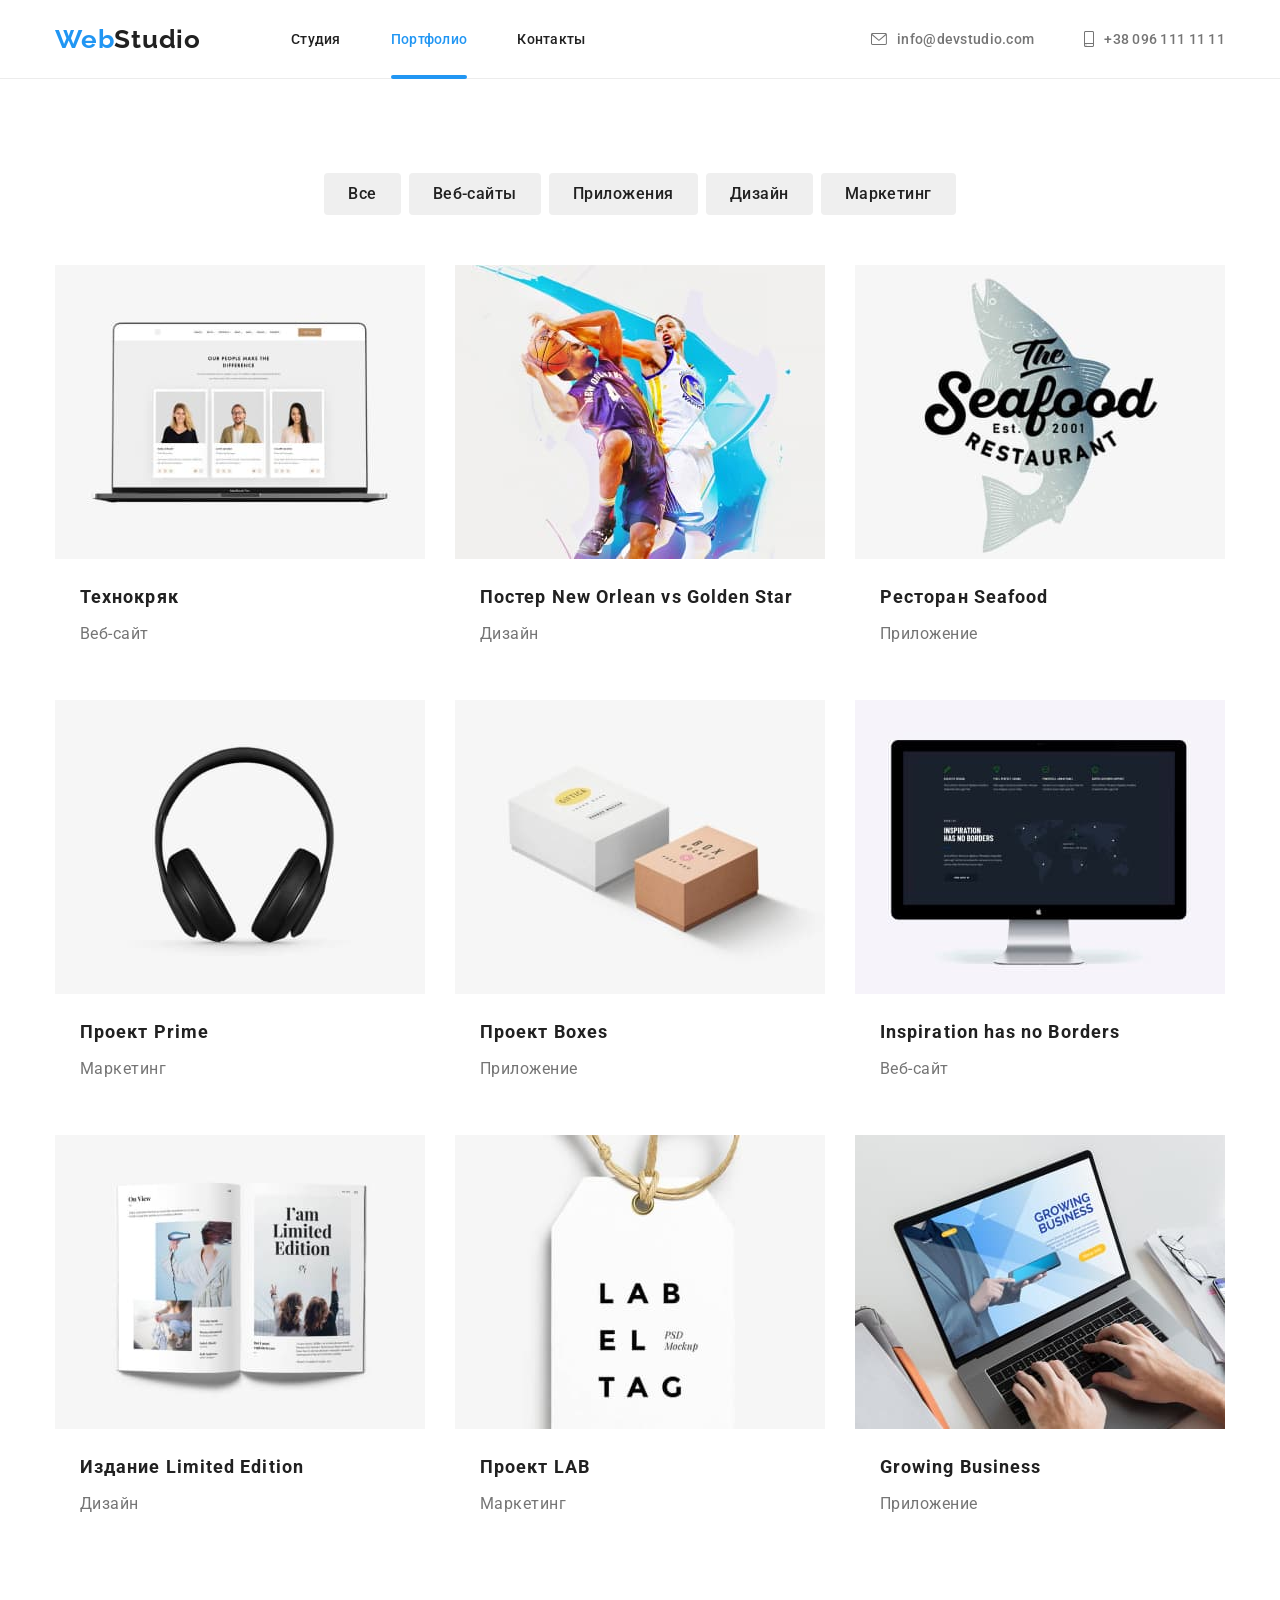
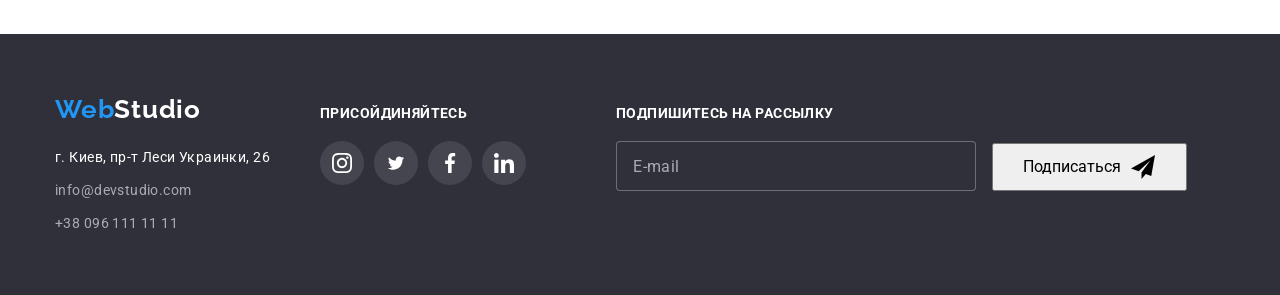
==== commit ab860597: "ready" ====
--- a/portfolio.html
+++ b/portfolio.html
@@ -19,7 +19,7 @@
       crossorigin="anonymous"
       referrerpolicy="no-referrer"
     />
-    <link rel="stylesheet" href="./css/main.min.css" />
+    <link rel="stylesheet" href="./css/main.min.css">
   </head>
 
   <body>
@@ -46,7 +46,10 @@
         </nav>
         <ul class="contact">
           <li class="contact__item">
-            <a class="contact__icon" href="mailto:info@devstudio.com">
+            <a
+              class="contact__icon"
+              href="mailto:info@devstudio.com"
+            >
               <svg class="icon" width="16" height="12">
                 <use
                   href="./images/icons.svg/symbol-defs.svg#icon-envelope"
@@ -66,89 +69,26 @@
             >
           </li>
         </ul>
-        <button type="button" class="menu-open__btn">
-          <svg class="mob-icon__open" width="40" height="40">
-            <use href="./images/icons.svg/symbol-defs.svg#icon-menu_40px"></use>
-          </svg>
-        </button>
-      </div>
-
-      <div class="mob-menu is is-hidden">
-        <div class="container">
-          <div class="mob-menu__top">
-            <button type="button" class="menu-close__btn">
-              <svg class="mob-icon__close" width="40" height="40">
-                <use
-                  href="./images/icons.svg/symbol-defs.svg#icon-close_40px"
-                ></use>
-              </svg>
-            </button>
-            <ul class="mob-navigation__list">
-              <li class="mob-navigation__item">
-                <a href="./index.html" class="mob-navigation__link "
-                  >Студия</a
-                >
-              </li>
-              <li class="mob-navigation__item">
-                <a href="./portfolio.html" class="mob-navigation__link current"
-                  >Портфолио</a
-                >
-              </li>
-              <li class="mob-navigation__item">
-                <a href="" class="mob-navigation__link">Контакты</a>
-              </li>
-            </ul>
-          </div>
-
-          <div class="mob-menu__bottom">
-            <ul class="mob-contact__list">
-              <li class="mob-contact__item">
-                <a class="mob-tel__link" href="tel:+380961111111">
-                  +38 096 111 11 11</a
-                >
-              </li>
-              <li class="mob-contact__item">
-                <a class="mob-mail__link" href="mailto:info@devstudio.com">
-                  info@devstudio.com</a
-                >
-              </li>
-            </ul>
-            <ul class="mob-social">
-              <li class="mob-social__item">
-                <a href="" class="mob-social__link"> Instagram </a>
-              </li>
-              <li class="mob-social__item">
-                <a href="" class="mob-social__link"> Twitter </a>
-              </li>
-              <li class="mob-social__item">
-                <a href="" class="mob-social__link"> Facebook </a>
-              </li>
-              <li class="mob-social__item">
-                <a href="" class="mob-social__link"> Linkedin </a>
-              </li>
-            </ul>
-          </div>
-        </div>
       </div>
     </header>
 
     <main>
-      <section class="portfolio-navigation">
+      <section class="main">
         <div class="container">
-          <ul class="portfolio-navigation__list">
-            <li class="portfolio-navigation__item">
+          <ul class="buttons-list">
+            <li class="buttons-item">
               <button type="button" class="buttons-button">Все</button>
             </li>
-            <li class="portfolio-navigation__item">
+            <li class="buttons-item">
               <button type="button" class="buttons-button">Веб-сайты</button>
             </li>
-            <li class="portfolio-navigation__item">
+            <li class="buttons-item">
               <button type="button" class="buttons-button">Приложения</button>
             </li>
-            <li class="portfolio-navigation__item">
+            <li class="buttons-item">
               <button type="button" class="buttons-button">Дизайн</button>
             </li>
-            <li class="portfolio-navigation__item">
+            <li class="buttons-item">
               <button type="button" class="buttons-button">Маркетинг</button>
             </li>
           </ul>
@@ -157,34 +97,7 @@
             <li class="portfolio__item">
               <a class="portfolio__link" href="">
                 <div class="portfolio-overlay">
-                  <picture>
-                    <source
-                      srcset="
-                        ./images/portfolio1_desk_x1.jpg 1x,
-                        ./images/portfolio1_desk_x2.jpg 2x
-                      "
-                      media="(min-width: 1200px)"
-                    />
-                    <source
-                      srcset="
-                        ./images/portfolio1_tab_x1.jpg 1x,
-                        ./images/portfolio1_tab_x2.jpg 2x
-                      "
-                      media="(min-width: 768px)"
-                    />
-                    <source
-                      srcset="
-                        ./images/portfolio1_mob_x1.jpg 1x,
-                        ./images/portfolio1_mob_x2.jpg 2x
-                      "
-                      media="(min-width: 480px)"
-                    />
-                    <img
-                      src="./images/portfolio1_desk_x1.jpg"
-                      alt=""
-                      width="370"
-                    />
-                  </picture>
+                  <img src="./images/laptop.jpg" alt="" />
                   <p class="portfolio-overlay__text">
                     Ресурс предлагает комплексные предложения с разным уровнем
                     функционала и сервисов. Все это позволит посетителю получить
@@ -201,34 +114,7 @@
             <li class="portfolio__item">
               <a class="portfolio__link" href="">
                 <div class="portfolio-overlay">
-                  <picture>
-                    <source
-                      srcset="
-                        ./images/portfolio2_desk_x1.jpg 1x,
-                        ./images/portfolio2_desk_x2.jpg 2x
-                      "
-                      media="(min-width: 1200px)"
-                    />
-                    <source
-                      srcset="
-                        ./images/portfolio2_tab_x1.jpg 1x,
-                        ./images/portfolio2_tab_x2.jpg 2x
-                      "
-                      media="(min-width: 768px)"
-                    />
-                    <source
-                      srcset="
-                        ./images/portfolio2_mob_x1.jpg 1x,
-                        ./images/portfolio2_mob_x2.jpg 2x
-                      "
-                      media="(min-width: 480px)"
-                    />
-                    <img
-                      src="./images/portfolio2_desk_x1.jpg"
-                      alt=""
-                      width="370"
-                    />
-                  </picture>
+                  <img src="./images/poster.jpg" alt="" />
                   <p class="portfolio-overlay__text">
                     Ресурс предлагает комплексные предложения с разным уровнем
                     функционала и сервисов. Все это позволит посетителю получить
@@ -247,34 +133,7 @@
             <li class="portfolio__item">
               <a class="portfolio__link" href="">
                 <div class="portfolio-overlay">
-                  <picture>
-                    <source
-                      srcset="
-                        ./images/portfolio3_desk_x1.jpg 1x,
-                        ./images/portfolio3_desk_x2.jpg 2x
-                      "
-                      media="(min-width: 1200px)"
-                    />
-                    <source
-                      srcset="
-                        ./images/portfolio3_tab_x1.jpg 1x,
-                        ./images/portfolio3_tab_x2.jpg 2x
-                      "
-                      media="(min-width: 768px)"
-                    />
-                    <source
-                      srcset="
-                        ./images/portfolio3_mob_x1.jpg 1x,
-                        ./images/portfolio3_mob_x2.jpg 2x
-                      "
-                      media="(min-width: 480px)"
-                    />
-                    <img
-                      src="./images/portfolio3_desk_x1.jpg"
-                      alt=""
-                      width="370"
-                    />
-                  </picture>
+                  <img src="./images/seafood.jpg" alt="" />
                   <p class="portfolio-overlay__text">
                     Ресурс предлагает комплексные предложения с разным уровнем
                     функционала и сервисов. Все это позволит посетителю получить
@@ -291,34 +150,7 @@
             <li class="portfolio__item">
               <a class="portfolio__link" href="">
                 <div class="portfolio-overlay">
-                  <picture>
-                    <source
-                      srcset="
-                        ./images/portfolio4_desk_x1.jpg 1x,
-                        ./images/portfolio4_desk_x2.jpg 2x
-                      "
-                      media="(min-width: 1200px)"
-                    />
-                    <source
-                      srcset="
-                        ./images/portfolio4_tab_x1.jpg 1x,
-                        ./images/portfolio4_tab_x2.jpg 2x
-                      "
-                      media="(min-width: 768px)"
-                    />
-                    <source
-                      srcset="
-                        ./images/portfolio4_mob_x1.jpg 1x,
-                        ./images/portfolio4_mob_x2.jpg 2x
-                      "
-                      media="(min-width: 480px)"
-                    />
-                    <img
-                      src="./images/portfolio4_desk_x1.jpg"
-                      alt=""
-                      width="370"
-                    />
-                  </picture>
+                  <img src="./images/headphone.jpg" alt="" />
                   <p class="portfolio-overlay__text">
                     Ресурс предлагает комплексные предложения с разным уровнем
                     функционала и сервисов. Все это позволит посетителю получить
@@ -335,34 +167,7 @@
             <li class="portfolio__item">
               <a class="portfolio__link" href="">
                 <div class="portfolio-overlay">
-                  <picture>
-                    <source
-                      srcset="
-                        ./images/portfolio5_desk_x1.jpg 1x,
-                        ./images/portfolio5_desk_x2.jpg 2x
-                      "
-                      media="(min-width: 1200px)"
-                    />
-                    <source
-                      srcset="
-                        ./images/portfolio5_tab_x1.jpg 1x,
-                        ./images/portfolio5_tab_x2.jpg 2x
-                      "
-                      media="(min-width: 768px)"
-                    />
-                    <source
-                      srcset="
-                        ./images/portfolio5_mob_x1.jpg 1x,
-                        ./images/portfolio5_mob_x2.jpg 2x
-                      "
-                      media="(min-width: 480px)"
-                    />
-                    <img
-                      src="./images/portfolio5_desk_x1.jpg"
-                      alt=""
-                      width="370"
-                    />
-                  </picture>
+                  <img src="./images/boxes.jpg" alt="" />
                   <p class="portfolio-overlay__text">
                     Ресурс предлагает комплексные предложения с разным уровнем
                     функционала и сервисов. Все это позволит посетителю получить
@@ -379,34 +184,7 @@
             <li class="portfolio__item">
               <a class="portfolio__link" href=""
                 ><div class="portfolio-overlay">
-                  <picture>
-                    <source
-                      srcset="
-                        ./images/portfolio6_desk_x1.jpg 1x,
-                        ./images/portfolio6_desk_x2.jpg 2x
-                      "
-                      media="(min-width: 1200px)"
-                    />
-                    <source
-                      srcset="
-                        ./images/portfolio6_tab_x1.jpg 1x,
-                        ./images/portfolio6_tab_x2.jpg 2x
-                      "
-                      media="(min-width: 768px)"
-                    />
-                    <source
-                      srcset="
-                        ./images/portfolio6_mob_x1.jpg 1x,
-                        ./images/portfolio6_mob_x2.jpg 2x
-                      "
-                      media="(min-width: 480px)"
-                    />
-                    <img
-                      src="./images/portfolio6_desk_x1.jpg"
-                      alt=""
-                      width="370"
-                    />
-                  </picture>
+                  <img src="./images/screen.jpg" alt="" />
                   <p class="portfolio-overlay__text">
                     Ресурс предлагает комплексные предложения с разным уровнем
                     функционала и сервисов. Все это позволит посетителю получить
@@ -423,34 +201,7 @@
             <li class="portfolio__item">
               <a class="portfolio__link" href="">
                 <div class="portfolio-overlay">
-                  <picture>
-                    <source
-                      srcset="
-                        ./images/portfolio7_desk_x1.jpg 1x,
-                        ./images/portfolio7_desk_x2.jpg 2x
-                      "
-                      media="(min-width: 1200px)"
-                    />
-                    <source
-                      srcset="
-                        ./images/portfolio7_tab_x1.jpg 1x,
-                        ./images/portfolio7_tab_x2.jpg 2x
-                      "
-                      media="(min-width: 768px)"
-                    />
-                    <source
-                      srcset="
-                        ./images/portfolio7_mob_x1.jpg 1x,
-                        ./images/portfolio7_mob_x2.jpg 2x
-                      "
-                      media="(min-width: 480px)"
-                    />
-                    <img
-                      src="./images/portfolio7_desk_x1.jpg"
-                      alt=""
-                      width="370"
-                    />
-                  </picture>
+                  <img src="./images/book.jpg" alt="" />
                   <p class="portfolio-overlay__text">
                     Ресурс предлагает комплексные предложения с разным уровнем
                     функционала и сервисов. Все это позволит посетителю получить
@@ -467,34 +218,7 @@
             <li class="portfolio__item">
               <a class="portfolio__link" href="">
                 <div class="portfolio-overlay">
-                  <picture>
-                    <source
-                      srcset="
-                        ./images/portfolio8_desk_x1.jpg 1x,
-                        ./images/portfolio8_desk_x2.jpg 2x
-                      "
-                      media="(min-width: 1200px)"
-                    />
-                    <source
-                      srcset="
-                        ./images/portfolio8_tab_x1.jpg 1x,
-                        ./images/portfolio8_tab_x2.jpg 2x
-                      "
-                      media="(min-width: 768px)"
-                    />
-                    <source
-                      srcset="
-                        ./images/portfolio8_mob_x1.jpg 1x,
-                        ./images/portfolio8_mob_x2.jpg 2x
-                      "
-                      media="(min-width: 480px)"
-                    />
-                    <img
-                      src="./images/portfolio8_desk_x1.jpg"
-                      alt=""
-                      width="370"
-                    />
-                  </picture>
+                  <img src="./images/badge.jpg" alt="" />
                   <p class="portfolio-overlay__text">
                     Ресурс предлагает комплексные предложения с разным уровнем
                     функционала и сервисов. Все это позволит посетителю получить
@@ -511,34 +235,7 @@
             <li class="portfolio__item">
               <a class="portfolio__link" href="">
                 <div class="portfolio-overlay">
-                  <picture>
-                    <source
-                      srcset="
-                        ./images/portfolio9_desk_x1.jpg 1x,
-                        ./images/portfolio9_desk_x2.jpg 2x
-                      "
-                      media="(min-width: 1200px)"
-                    />
-                    <source
-                      srcset="
-                        ./images/portfolio9_tab_x1.jpg 1x,
-                        ./images/portfolio9_tab_x2.jpg 2x
-                      "
-                      media="(min-width: 768px)"
-                    />
-                    <source
-                      srcset="
-                        ./images/portfolio9_mob_x1.jpg 1x,
-                        ./images/portfolio9_mob_x2.jpg 2x
-                      "
-                      media="(min-width: 480px)"
-                    />
-                    <img
-                      src="./images/portfolio9_desk_x1.jpg"
-                      alt=""
-                      width="370"
-                    />
-                  </picture>
+                  <img src="./images/surf.jpg" alt="" />
                   <p class="portfolio-overlay__text">
                     Ресурс предлагает комплексные предложения с разным уровнем
                     функционала и сервисов. Все это позволит посетителю получить
@@ -562,24 +259,26 @@
           <a href="./index.html" class="footer-webstudio link"
             >Web<span class="footer-logo">Studio</span></a
           >
-          <address class="footer__address">
-            <ul class="footer__list">
-              <li class="footer__item">
+          <address class="footer-address">
+            <ul class="footer-list">
+              <li class="footer-item">
                 <a
-                  class="footer-link address"
+                  class="footer-link link address"
                   href="https://goo.gl/maps/LqxU8Z8EwyXyZSnf8"
                   target="_blank"
                   rel="noopener noreferrer nofollow"
                   >г. Киев, пр-т Леси Украинки, 26</a
                 >
               </li>
-              <li class="footer__item">
-                <a class="footer-mail" href="mailto:info@devstudio.com"
+              <li class="footer-item">
+                <a
+                  class="footer-mail link address"
+                  href="mailto:info@devstudio.com"
                   >info@devstudio.com</a
                 >
               </li>
-              <li class="footer__item">
-                <a class="footer-tel address" href="tel:+380961111111"
+              <li class="footer-item">
+                <a class="footer-tel link address" href="tel:+380961111111"
                   >+38 096 111 11 11</a
                 >
               </li>
@@ -627,17 +326,17 @@
             </li>
           </ul>
         </div>
-
         <div class="footer-form">
           <form>
             <p class="footer-form-text">Подпишитесь на рассылку</p>
+
             <input
               type="email"
               class="footer-imput"
               name="user-email-footer"
               placeholder="E-mail"
             />
-            <button type="submit" class="main__buttom footer-form-btn">
+            <button type="submit" class="footer-form-btn">
               Подписаться
               <svg class="footer-icon-form" width="24" height="24">
                 <use href="./images/icons.svg/symbol-defs.svg#icon-send"></use>
@@ -647,6 +346,5 @@
         </div>
       </div>
     </footer>
-    <script src="./js/menu.js"></script>
   </body>
 </html>
--- a/css/main.min.css
+++ b/css/main.min.css
@@ -1 +1 @@
-body{font-family:"Roboto",sans-serif}p,h1,h2,h3,h4,h5,h6{margin:0}ul,a{list-style:none;padding-left:0;margin:0;text-decoration:none}img{display:block;max-width:100%;height:auto;max-width:100%;height:auto;width:100%}.container{width:100%;padding:0 15px;margin:0 auto}@media screen and (min-width: 480px){.container{width:480px}}@media screen and (min-width: 768px){.container{width:768px}}@media screen and (min-width: 1200px){.container{width:1200px}}.visually-hidden{position:absolute;white-space:nowrap;width:1px;height:1px;overflow:hidden;border:0;padding:0;clip:rect(0 0 0 0);-webkit-clip-path:inset(50%);clip-path:inset(50%);margin:-1px}.main__buttom{border:none;font-family:inherit;font-weight:700;font-size:16px;line-height:1.875;letter-spacing:.06em;cursor:pointer;border-radius:4px;-webkit-box-shadow:0px 4px 4px rgba(0,0,0,.15);box-shadow:0px 4px 4px rgba(0,0,0,.15);background:#2196f3;color:#fff;fill:#fff}.header-container{display:-webkit-box;display:-ms-flexbox;display:flex;-webkit-box-align:center;-ms-flex-align:center;align-items:center;-webkit-box-pack:justify;-ms-flex-pack:justify;justify-content:space-between}.header{border-bottom:1px solid #ececec}.header-logo{color:#212121}.header-webstudio{font-family:"Raleway";font-weight:700;font-size:26px;line-height:1.1923076923;letter-spacing:.03em;color:#2196f3}.mob-menu{position:fixed;top:0;left:0;z-index:1;background-color:#fff;width:100vw;height:100vh;padding:48px 0}.mob-menu .container{display:-webkit-box;display:-ms-flexbox;display:flex;-webkit-box-orient:vertical;-webkit-box-direction:normal;-ms-flex-direction:column;flex-direction:column;-webkit-box-pack:justify;-ms-flex-pack:justify;justify-content:space-between;height:100%;overflow-y:auto}.menu-close__btn{position:absolute;top:15px;right:15px;border:none;background-color:#fff;color:#757575}.menu-open__btn{top:15px;right:15px;border:none;background-color:#fff;color:#757575}@media screen and (min-width: 768px){.menu-open__btn{display:none}}.menu-close__btn:hover,.menu-close__btn:focus{color:#2196f3}.mob-icon__close{fill:currentColor}.mob-navigation__item:not(:last-child){margin-bottom:25px}.mob-navigation__link:hover,.mob-navigation__link:focus{color:#2196f3}.mob-navigation__link{font-family:"Roboto";font-style:normal;font-weight:500;font-size:40px;line-height:1.175;letter-spacing:.02em;color:#212121}.mob-contact__list{margin-bottom:55px}.mob-tel__link{display:block;font-family:"Roboto";font-style:normal;font-weight:500;font-size:34px;line-height:1.1764705882;letter-spacing:.02em;color:#2196f3;margin-bottom:32px}.mob-mail__link{font-family:"Roboto";font-style:normal;font-weight:500;font-size:24px;line-height:1.1666666667;letter-spacing:.02em;color:#757575}.mob-social{display:-webkit-box;display:-ms-flexbox;display:flex;-webkit-box-align:baseline;-ms-flex-align:baseline;align-items:baseline;-webkit-box-align:center;-ms-flex-align:center;align-items:center;gap:10px}.mob-social__item:nth-child(n+2)::before{content:"";border:1px solid rgba(90,87,87,.2);-webkit-transform:rotate(90deg);transform:rotate(90deg);margin-right:5px;-webkit-box-align:baseline;-ms-flex-align:baseline;align-items:baseline;-webkit-box-align:center;-ms-flex-align:center;align-items:center}.mob-social__link{font-family:"Roboto";font-style:normal;font-weight:500;font-size:14px;line-height:1.5714285714;letter-spacing:.02em;color:#2196f3}@media screen and (max-width: 767px){.contact{display:none}}@media screen and (min-width: 768px){.contact{display:-webkit-box;display:-ms-flexbox;display:flex;-webkit-box-orient:vertical;-webkit-box-direction:normal;-ms-flex-direction:column;flex-direction:column;gap:10px}}@media screen and (min-width: 1200px){.contact{display:-webkit-box;display:-ms-flexbox;display:flex;-webkit-box-orient:horizontal;-webkit-box-direction:normal;-ms-flex-direction:row;flex-direction:row}}.contact__item{width:100%;height:100%;border-radius:50%;display:-webkit-box;display:-ms-flexbox;display:flex;-webkit-box-align:center;-ms-flex-align:center;align-items:center;-webkit-box-pack:center;-ms-flex-pack:center;justify-content:center}.contact__item:not(:last-child){margin-right:50px}.contact__icon{font-weight:500;font-size:14px;line-height:1.1428571429;letter-spacing:.02em;font-family:inherit;display:-webkit-box;display:-ms-flexbox;display:flex;-webkit-box-align:center;-ms-flex-align:center;align-items:center;color:#757575;-webkit-transition-property:color;transition-property:color;-webkit-transition-duration:250ms;transition-duration:250ms;-webkit-transition-timing-function:cubic-bezier(0.4, 0, 0.2, 1);transition-timing-function:cubic-bezier(0.4, 0, 0.2, 1)}.contact__icon:focus,.contact__icon:hover{color:#2196f3}.icon{fill:currentColor;margin-right:10px}@media screen and (max-width: 767px){.navigation{display:none}}.navigation__list{display:-webkit-box;display:-ms-flexbox;display:flex;-webkit-box-align:center;-ms-flex-align:center;align-items:center}.navigation__item{position:relative;padding:30px 0}.navigation__item:not(:last-child){margin-right:50px}.navigation__link{font-weight:500;font-size:14px;line-height:1.1428571429;letter-spacing:.02em;color:#212121;-webkit-transition-property:color;transition-property:color;-webkit-transition-duration:250ms;transition-duration:250ms;-webkit-transition-timing-function:cubic-bezier(0.4, 0, 0.2, 1);transition-timing-function:cubic-bezier(0.4, 0, 0.2, 1)}.navigation__link:hover,.navigation__link:focus{color:#2196f3}.navigation__list .navigation__link.current::after{content:"";position:absolute;width:100%;height:4px;left:0;bottom:-1px;border-radius:2px;background:#2196f3}.navigation__list .navigation__link.current{color:#2196f3}.bussines{background:#2f303a;text-align:center;padding:118px 0;max-width:480px;width:100%;background-repeat:no-repeat;background-position:center;background-size:cover;margin:0 auto;background-image:-webkit-gradient(linear, left top, right top, from(rgba(47, 48, 58, 0.4)), to(rgba(47, 48, 58, 0.4))),url("../images/hero-bg-mobile.jpg");background-image:linear-gradient(to right, rgba(47, 48, 58, 0.4), rgba(47, 48, 58, 0.4)),url("../images/hero-bg-mobile.jpg")}@media(min-device-pixel-ratio: 2),(-webkit-min-device-pixel-ratio: 2),(min-resolution: 192dpi),(min-resolution: 2dppx){.bussines{background-image:-webkit-gradient(linear, left top, right top, from(rgba(47, 48, 58, 0.4)), to(rgba(47, 48, 58, 0.4))),url("../images/hero-bg-mobile-2x.jpg");background-image:linear-gradient(to right, rgba(47, 48, 58, 0.4), rgba(47, 48, 58, 0.4)),url("../images/hero-bg-mobile-2x.jpg")}}@media screen and (min-width: 768px){.bussines{max-width:768px;background-image:-webkit-gradient(linear, left top, right top, from(rgba(47, 48, 58, 0.4)), to(rgba(47, 48, 58, 0.4))),url("../images/hero-bg-tab.jpg");background-image:linear-gradient(to right, rgba(47, 48, 58, 0.4), rgba(47, 48, 58, 0.4)),url("../images/hero-bg-tab.jpg")}}@media screen and (min-width: 768px)and (min-device-pixel-ratio: 2),screen and (min-width: 768px)and (-webkit-min-device-pixel-ratio: 2),screen and (min-width: 768px)and (min-resolution: 192dpi),screen and (min-width: 768px)and (min-resolution: 2dppx){.bussines{background-image:-webkit-gradient(linear, left top, right top, from(rgba(47, 48, 58, 0.4)), to(rgba(47, 48, 58, 0.4))),url("../images/hero-bg-tab-2x.jpg");background-image:linear-gradient(to right, rgba(47, 48, 58, 0.4), rgba(47, 48, 58, 0.4)),url("../images/hero-bg-tab-2x.jpg")}}@media screen and (min-width: 1200px){.bussines{padding:200px 0;max-width:1600px;width:100%;background-image:-webkit-gradient(linear, left top, right top, from(rgba(47, 48, 58, 0.4)), to(rgba(47, 48, 58, 0.4))),url("../images/hero-bg.jpg");background-image:linear-gradient(to right, rgba(47, 48, 58, 0.4), rgba(47, 48, 58, 0.4)),url("../images/hero-bg.jpg")}}@media screen and (min-width: 1200px)and (min-device-pixel-ratio: 2),screen and (min-width: 1200px)and (-webkit-min-device-pixel-ratio: 2),screen and (min-width: 1200px)and (min-resolution: 192dpi),screen and (min-width: 1200px)and (min-resolution: 2dppx){.bussines{background-image:-webkit-gradient(linear, left top, right top, from(rgba(47, 48, 58, 0.4)), to(rgba(47, 48, 58, 0.4))),url("../images/hero-bg-2x.jpg");background-image:linear-gradient(to right, rgba(47, 48, 58, 0.4), rgba(47, 48, 58, 0.4)),url("../images/hero-bg-2x.jpg")}}.bussines-title{font-weight:900;font-size:26px;line-height:1.6153846154;letter-spacing:.06em;max-width:360px;margin-bottom:30px;text-align:center;text-transform:uppercase;-webkit-box-align:center;-ms-flex-align:center;align-items:center;margin-left:auto;margin-right:auto;color:#fff}@media screen and (min-width: 768px){.bussines-title{max-width:360px}}@media screen and (min-width: 1200px){.bussines-title{font-weight:900;font-size:44px;line-height:1.3636363636;letter-spacing:.06em;max-width:696px}}.bussines-button{padding:10px 32px;-webkit-transition-property:background-color,color,-webkit-box-shadow;transition-property:background-color,color,-webkit-box-shadow;transition-property:background-color,color,box-shadow;transition-property:background-color,color,box-shadow,-webkit-box-shadow;-webkit-transition-duration:250ms;transition-duration:250ms;-webkit-transition-timing-function:cubic-bezier(0.4, 0, 0.2, 1);transition-timing-function:cubic-bezier(0.4, 0, 0.2, 1)}.bussines-button:hover,.bussines-button:focus{background-color:#188ce8}.proposition{padding:60px 0}@media screen and (min-width: 1200px){.proposition{padding-top:94px;padding-bottom:94px}}.proposition__list{display:-webkit-box;display:-ms-flexbox;display:flex;-ms-flex-wrap:wrap;flex-wrap:wrap;gap:30px}.proposition__item{text-align:left}@media screen and (min-width: 768px){.proposition__item{width:calc((100% - 30px)/2)}}@media screen and (min-width: 1200px){.proposition__item{width:calc((100% - 90px)/4)}}.proposition__item::before{display:block;content:" ";height:120px;margin-bottom:30px;background:#f5f4fa;border-radius:4px;background-repeat:no-repeat;background-position:center}.proposition__item:nth-child(1)::before{background-image:url(../images/icons.svg/antenna.svg)}.proposition__item:nth-child(2)::before{background-image:url(../images/icons.svg/clock.svg)}.proposition__item:nth-child(3)::before{background-image:url(../images/icons.svg/diagram.svg)}.proposition__item:nth-child(4)::before{background-image:url(../images/icons.svg/astronaut.svg)}.proposition__title{font-weight:700;font-size:14px;line-height:1.1428571429;letter-spacing:.03em;text-align:center;text-transform:uppercase;color:#212121;margin-bottom:10px}.proposition__text{font-weight:400;font-size:14px;line-height:1.7142857143;letter-spacing:.03em;color:#757575;-webkit-box-sizing:border-box;box-sizing:border-box}@media screen and (max-width: 1199px){.doing{display:none}}@media screen and (min-width: 1200px){.doing{padding-bottom:94px}}.doing__title{font-weight:700;font-size:36px;line-height:1.1666666667;letter-spacing:.03em;text-align:center;margin-bottom:50px;color:#212121}.doing__list{display:-webkit-box;display:-ms-flexbox;display:flex;gap:30px}.doing__item{position:relative;display:block}.doing__thumb{height:70px;width:100%;position:absolute;bottom:0;left:0;display:-webkit-box;display:-ms-flexbox;display:flex;-webkit-box-align:center;-ms-flex-align:center;align-items:center;-webkit-box-pack:center;-ms-flex-pack:center;justify-content:center;padding:27px 0;background:rgba(47,48,58,.8)}.thumb__text{font-weight:700;font-size:14px;line-height:1.1428571429;letter-spacing:.03em;font-family:inherit;text-align:center;text-transform:uppercase;color:#fff}.team{background-color:#f5f4fa;padding-bottom:60px;padding-top:60px}@media screen and (min-width: 1200px){.team{padding-top:94px;padding-bottom:94px}}.team__title{font-weight:700;font-size:28px;line-height:1.1785714286;letter-spacing:.03em;text-align:center;color:#212121;margin-bottom:30px}.team__list{display:-webkit-box;display:-ms-flexbox;display:flex;-webkit-box-orient:vertical;-webkit-box-direction:normal;-ms-flex-direction:column;flex-direction:column;gap:30px;text-align:center}@media screen and (min-width: 768px){.team__list{display:-webkit-box;display:-ms-flexbox;display:flex;-ms-flex-wrap:wrap;flex-wrap:wrap;-webkit-box-orient:horizontal;-webkit-box-direction:normal;-ms-flex-direction:row;flex-direction:row}}.team__item{-webkit-box-sizing:border-box;box-sizing:border-box;background:#fff;-webkit-box-shadow:0px 1px 1px rgba(0,0,0,.12),0px 4px 4px rgba(0,0,0,.06),1px 4px 6px rgba(0,0,0,.16);box-shadow:0px 1px 1px rgba(0,0,0,.12),0px 4px 4px rgba(0,0,0,.06),1px 4px 6px rgba(0,0,0,.16);border-radius:0px 0px 4px 4px}@media screen and (min-width: 768px){.team__item{width:calc((100% - 30px)/2)}}@media screen and (min-width: 1200px){.team__item{width:calc((100% - 90px)/4)}}.team-card{padding:30px 0}.team-card__title{font-weight:500;font-size:16px;line-height:1.1875;letter-spacing:.03em;margin-bottom:10px;color:#212121}.team-card__text{font-weight:400;font-size:16px;line-height:1.1875;letter-spacing:.03em;color:#757575;margin-bottom:16px}.social{display:-webkit-box;display:-ms-flexbox;display:flex;-webkit-box-align:center;-ms-flex-align:center;align-items:center;-webkit-box-pack:center;-ms-flex-pack:center;justify-content:center}.social__item{width:44px;height:44px}.social__item:not(:last-child){margin-right:10px}.social__link{width:100%;height:100%;border-radius:50%;display:-webkit-box;display:-ms-flexbox;display:flex;-webkit-box-align:center;-ms-flex-align:center;align-items:center;-webkit-box-pack:center;-ms-flex-pack:center;justify-content:center;-webkit-transition-property:background-color,color;transition-property:background-color,color;-webkit-transition-duration:duration;transition-duration:duration;-webkit-transition-timing-function:cubic-bezier(0.4, 0, 0.2, 1);transition-timing-function:cubic-bezier(0.4, 0, 0.2, 1)}.social__link-color{fill:#afb1b8;background-color:rgba(0,0,0,0)}.social__link-color .social__link-color:focus,.social__link-color:hover,.social__link-color:focus,.social__link-color:hover{fill:#fff;background-color:#2196f3}.customers{padding:60px 0;text-align:center}.customers__title{font-weight:700;font-size:28px;line-height:1.1785714286;letter-spacing:.03em;font-family:inherit;font-style:normal;text-align:center;color:#212121;margin-bottom:50px}@media screen and (min-width: 1200px){.customers__title{font-weight:700;font-size:36px;line-height:1.1666666667;letter-spacing:.03em}}.customers__list{display:-webkit-box;display:-ms-flexbox;display:flex;-ms-flex-wrap:wrap;flex-wrap:wrap;gap:30px}.customers__item{height:90px;width:calc((100% - 30px)/2)}@media screen and (min-width: 768px){.customers__item{width:calc((100% - 60px)/3)}}@media screen and (min-width: 1200px){.customers__item{width:calc((100% - 150px)/6)}}.customers__link{width:100%;height:100%;display:-webkit-box;display:-ms-flexbox;display:flex;-webkit-box-align:center;-ms-flex-align:center;align-items:center;-webkit-box-pack:center;-ms-flex-pack:center;justify-content:center;border-radius:4px;border:1px solid #afb1b8;fill:#afb1b8;-webkit-transition-property:fill,border;transition-property:fill,border;-webkit-transition-duration:250ms;transition-duration:250ms;-webkit-transition-timing-function:timing-function;transition-timing-function:timing-function}.customers__link:hover,.customers__link:focus{fill:#2196f3;border-color:#2196f3}.footer{background-color:#2f303a;padding-top:60px;padding-bottom:60px}.footer-wrap{display:-webkit-box;display:-ms-flexbox;display:flex;-webkit-box-orient:vertical;-webkit-box-direction:normal;-ms-flex-direction:column;flex-direction:column;-webkit-box-align:center;-ms-flex-align:center;align-items:center;text-align:center}@media screen and (min-width: 768px){.footer-wrap{-webkit-box-orient:horizontal;-webkit-box-direction:normal;-ms-flex-direction:row;flex-direction:row;-ms-flex-wrap:wrap;flex-wrap:wrap;-webkit-box-align:baseline;-ms-flex-align:baseline;align-items:baseline;-ms-flex-pack:distribute;justify-content:space-around;gap:30px}}@media screen and (min-width: 1200px){.footer-wrap{text-align:left}}.footer-webstudio{font-family:"Raleway";font-weight:700;font-size:26px;line-height:1.1923076923;letter-spacing:.03em;font-weight:700;font-size:26px;line-height:1.19;letter-spacing:.03em;color:#2196f3}.footer-logo{color:#fff}.footer__address{font-style:normal;margin-top:20px}.footer__item:not(:last-child){margin-bottom:8px}@media screen and (min-width: 1200px){.footer__item:not(:last-child){margin-bottom:9px}}.footer-link{font-weight:400;font-size:14px;line-height:1.7142857143;letter-spacing:.03em;color:#fff}.footer-mail,.footer-tel{font-weight:400;font-size:14px;line-height:1.7142857143;letter-spacing:.03em;color:rgba(255,255,255,.6)}@media screen and (min-width: 768px){.footer-soc{display:inline-block}}.footer-soc-text{font-family:inherit;font-style:normal;font-weight:700;font-size:14px;line-height:1.1428571429;letter-spacing:.03em;text-transform:uppercase;color:#fff;margin-bottom:20px}.footer__link-color{fill:#afb1b8;background:rgba(255,255,255,.1);fill:#fff}.footer__link-color:hover,.footer__link-color:focus{background-color:#2196f3}@media screen and (min-width: 768px){.footer-form{margin-top:30px}}@media screen and (min-width: 1200px){.footer-form{margin-top:0}}.footer-form-text{font-family:inherit;font-weight:700;font-size:14px;line-height:1.1428571429;letter-spacing:.03em;text-transform:uppercase;color:#fff;margin-bottom:20px}.footer-imput{margin-bottom:20px;width:100%;height:50px;padding:15px 0 15px 16px;border-radius:4px;outline:none;cursor:pointer;background-color:#2f303a;color:#fff;border:1px solid rgba(255,255,255,.3);-webkit-transition-property:border;transition-property:border;-webkit-transition-duration:250ms;transition-duration:250ms;-webkit-transition-timing-function:cubic-bezier(0.4, 0, 0.2, 1);transition-timing-function:cubic-bezier(0.4, 0, 0.2, 1)}.footer-imput:focus{border:1px solid #2196f3;outline:none}.footer-imput::-webkit-input-placeholder{display:inline-block;font-family:inherit;font-weight:400;font-size:16px;line-height:1.25;letter-spacing:.03em;color:rgba(255,255,255,.6)}.footer-imput::-moz-placeholder{display:inline-block;font-family:inherit;font-weight:400;font-size:16px;line-height:1.25;letter-spacing:.03em;color:rgba(255,255,255,.6)}.footer-imput:-ms-input-placeholder{display:inline-block;font-family:inherit;font-weight:400;font-size:16px;line-height:1.25;letter-spacing:.03em;color:rgba(255,255,255,.6)}.footer-imput::-ms-input-placeholder{display:inline-block;font-family:inherit;font-weight:400;font-size:16px;line-height:1.25;letter-spacing:.03em;color:rgba(255,255,255,.6)}.footer-imput::placeholder{display:inline-block;font-family:inherit;font-weight:400;font-size:16px;line-height:1.25;letter-spacing:.03em;color:rgba(255,255,255,.6)}@media screen and (min-width: 1200px){.footer-imput{width:360px}}.footer-form-btn{padding:10px 29px 10px 28px;margin-left:12px;display:-webkit-inline-box;display:-ms-inline-flexbox;display:inline-flex;-webkit-transition-property:background-color,color,fill,-webkit-box-shadow;transition-property:background-color,color,fill,-webkit-box-shadow;transition-property:background-color,color,box-shadow,fill;transition-property:background-color,color,box-shadow,fill,-webkit-box-shadow;-webkit-transition-duration:250ms;transition-duration:250ms;-webkit-transition-timing-function:cubic-bezier(0.4, 0, 0.2, 1);transition-timing-function:cubic-bezier(0.4, 0, 0.2, 1)}.footer-form-btn:hover,.footer-form-btn:hover{background-color:#fff;color:#188ce8;fill:#188ce8}.footer-icon-form{margin-left:10px}.portfolio-navigation{padding-top:94px;padding-bottom:94px;width:100%}.portfolio-navigation__list{display:-webkit-box;display:-ms-flexbox;display:flex;-ms-flex-wrap:wrap;flex-wrap:wrap;gap:8px;margin-bottom:50px}@media screen and (min-width: 768px){.portfolio-navigation__list{-webkit-box-pack:center;-ms-flex-pack:center;justify-content:center}}.buttons-button{font-family:inherit;font-weight:500;font-size:16px;line-height:1.625;letter-spacing:.03em;text-align:center;cursor:pointer;padding:6px 22px;border-color:rgba(0,0,0,0);border-radius:4px;color:#212121;-webkit-transition-property:background-color,color,-webkit-box-shadow;transition-property:background-color,color,-webkit-box-shadow;transition-property:background-color,color,box-shadow;transition-property:background-color,color,box-shadow,-webkit-box-shadow;-webkit-transition-duration:250ms;transition-duration:250ms;-webkit-transition-timing-function:cubic-bezier(0.4, 0, 0.2, 1);transition-timing-function:cubic-bezier(0.4, 0, 0.2, 1)}.buttons-button:hover,.buttons-button:focus{color:#fff;background-color:#2196f3;-webkit-box-shadow:0px 1px 1px rgba(0,0,0,.12),0px 4px 4px rgba(0,0,0,.06),1px 4px 6px rgba(0,0,0,.16);box-shadow:0px 1px 1px rgba(0,0,0,.12),0px 4px 4px rgba(0,0,0,.06),1px 4px 6px rgba(0,0,0,.16);border-radius:4px;border-color:rgba(0,0,0,0)}.portfolio{display:-webkit-box;display:-ms-flexbox;display:flex;-ms-flex-wrap:wrap;flex-wrap:wrap;gap:30px}.portfolio__item{width:100%}@media screen and (min-width: 768px){.portfolio__item{width:calc((100% - 30px)/2)}}@media screen and (min-width: 1200px){.portfolio__item{width:calc((100% - 60px)/3)}}.portfolio__link{width:100%;display:block;-webkit-transition-property:-webkit-box-shadow;transition-property:-webkit-box-shadow;transition-property:box-shadow;transition-property:box-shadow, -webkit-box-shadow;-webkit-transition-duration:250ms;transition-duration:250ms;-webkit-transition-timing-function:cubic-bezier(0.4, 0, 0.2, 1);transition-timing-function:cubic-bezier(0.4, 0, 0.2, 1)}.portfolio__link:hover,.portfolio__link:focus{-webkit-box-shadow:0px 1px 1px rgba(0,0,0,.12),0px 4px 4px rgba(0,0,0,.06),1px 4px 6px rgba(0,0,0,.16);box-shadow:0px 1px 1px rgba(0,0,0,.12),0px 4px 4px rgba(0,0,0,.06),1px 4px 6px rgba(0,0,0,.16);-webkit-transition-duration:250ms;transition-duration:250ms;-webkit-transition-timing-function:cubic-bezier(0.4, 0, 0.2, 1);transition-timing-function:cubic-bezier(0.4, 0, 0.2, 1)}.portfolio__link:hover .portfolio-overlay__text,.portfolio__link:focus .portfolio-overlay__textt{-webkit-transform:translateY(0);transform:translateY(0)}.portfolio-overlay{position:relative;overflow:hidden;width:100%;height:100%}.portfolio-overlay__text{position:absolute;top:0;height:100%;left:0;font-family:inherit;font-weight:400;font-size:18px;line-height:1.5555555556;letter-spacing:.03em;color:#fff;background-color:rgba(33,149,243,.9647058824);-webkit-transform:translatey(100%);transform:translatey(100%);padding:64px 24px;-webkit-transition-property:-webkit-transform,-webkit-box-shadow;transition-property:-webkit-transform,-webkit-box-shadow;transition-property:transform,box-shadow;transition-property:transform,box-shadow,-webkit-transform,-webkit-box-shadow;-webkit-transition-duration:250ms;transition-duration:250ms;-webkit-transition-timing-function:cubic-bezier(0.4, 0, 0.2, 1);transition-timing-function:cubic-bezier(0.4, 0, 0.2, 1)}.portfolio__content{padding:20px 24px;border:1px solid #fff;border-top:none}.portfolio__title{font-weight:700;font-size:18px;line-height:2;letter-spacing:.06em;margin-bottom:4px;color:#212121}.portfolio__text{font-weight:400;font-size:16px;line-height:1.875;letter-spacing:.03em;color:#757575}.backdrop{position:fixed;width:100%;height:100%;background:rgba(0,0,0,.2);top:0;left:0;-webkit-transition-property:opacity,visibility;transition-property:opacity,visibility;-webkit-transition-duration:250ms;transition-duration:250ms;-webkit-transition-timing-function:cubic-bezier(0.4, 0, 0.2, 1);transition-timing-function:cubic-bezier(0.4, 0, 0.2, 1)}.is-hidden{opacity:0;pointer-events:none;visibility:hidden}.modal{max-width:530px;min-height:590px;position:absolute;top:50%;left:50%;-webkit-transform:translate(-50%, -50%);transform:translate(-50%, -50%);background-color:#fff;padding:20px;width:100%}@media screen and (min-width: 768px){.modal{padding:30px}}.modal__button{position:absolute;display:-webkit-box;display:-ms-flexbox;display:flex;-webkit-box-align:center;-ms-flex-align:center;align-items:center;-webkit-box-pack:center;-ms-flex-pack:center;justify-content:center;cursor:pointer;width:30px;height:30px;border-radius:50%;top:8px;right:8px;border:1px solid rgba(0,0,0,.1);background-color:#fff;-webkit-transition-property:background-color,color,-webkit-box-shadow;transition-property:background-color,color,-webkit-box-shadow;transition-property:background-color,color,box-shadow;transition-property:background-color,color,box-shadow,-webkit-box-shadow;-webkit-transition-duration:250ms;transition-duration:250ms;-webkit-transition-timing-function:cubic-bezier(0.4, 0, 0.2, 1);transition-timing-function:cubic-bezier(0.4, 0, 0.2, 1)}.modal__button:hover,.modal__button:focus{color:#2196f3}.icon__close{fill:currentColor}.modal__title{font-family:inherit;font-weight:700;font-size:20px;line-height:1.15;letter-spacing:.03em;text-align:center;color:#212121}.modal__label{font-weight:500;font-size:12px;line-height:1.1666666667;letter-spacing:.01em;font-family:inherit;display:block;color:#212121;margin-top:20px}.input-wrap{position:relative;height:40px}.modal__input{width:100%;height:40px;border:1px solid rgba(33,33,33,.2);border-radius:4px;outline:none;cursor:pointer;padding-left:40px;-webkit-transition-property:background-color,color;transition-property:background-color,color;-webkit-transition-duration:250ms;transition-duration:250ms;-webkit-transition-timing-function:cubic-bezier(0.4, 0, 0.2, 1);transition-timing-function:cubic-bezier(0.4, 0, 0.2, 1)}.modal__input:focus{border:1px solid #2196f3}.svg__modal{position:absolute;top:50%;left:15px;-webkit-transform:translateY(-50%);transform:translateY(-50%)}.modal__input:focus+.svg__modal{fill:#2196f3}.modal__text{padding:12px 16px;width:100%;height:120px;border-radius:4px;resize:none;margin-bottom:20px;outline:none;border:1px solid rgba(33,33,33,.2)}.modal__text:focus{border:1px solid #2196f3}.label__checkbox{font-family:inherit;font-weight:400;font-size:12px;line-height:1.1666666667;letter-spacing:.03em;display:-webkit-box;display:-ms-flexbox;display:flex;-webkit-box-align:center;-ms-flex-align:center;align-items:center;color:#757575}@media screen and (min-width: 1200px){.label__checkbox{font-weight:400;font-size:14px;line-height:1.7142857143;letter-spacing:.03em}}.modal__checkbox{position:absolute;white-space:nowrap;width:1px;height:1px;overflow:hidden;border:0;padding:0;clip:rect(0 0 0 0);-webkit-clip-path:inset(50%);clip-path:inset(50%);margin:-1px}.custom__checkbox{display:inline-block;border:2px solid #000;border-radius:2px;width:16px;height:15px;cursor:pointer;margin-right:5px}.modal__checkbox:checked+.custom__checkbox{border-color:#2196f3;background-color:#2196f3;background-image:url(../images/icons.svg/icon-check.svg);background-size:contain}.agreement__link{color:#2196f3;border-bottom:1px solid;display:inline-block;font-family:inherit;font-weight:400;font-size:14px;line-height:1.7142857143;letter-spacing:.03em;margin-left:5px}.modal-button-div{display:-webkit-box;display:-ms-flexbox;display:flex;-webkit-box-align:center;-ms-flex-align:center;align-items:center;-webkit-box-pack:center;-ms-flex-pack:center;justify-content:center;margin-top:30px}.modal-buttom-send{width:200px;height:50px;border:none;font-family:inherit;font-weight:700;font-size:16px;line-height:1.875;letter-spacing:.06em;color:#fff;background:#2196f3;cursor:pointer;border-radius:4px;-webkit-transition-property:background-color,color,-webkit-box-shadow;transition-property:background-color,color,-webkit-box-shadow;transition-property:background-color,color,box-shadow;transition-property:background-color,color,box-shadow,-webkit-box-shadow;-webkit-transition-duration:250ms;transition-duration:250ms;-webkit-transition-timing-function:cubic-bezier(0.4, 0, 0.2, 1);transition-timing-function:cubic-bezier(0.4, 0, 0.2, 1)}.modal-buttom-send:hover,.modal-buttom-send:focus{background-color:#188ce8}/*# sourceMappingURL=main.min.css.map */+body{font-family:"Roboto",sans-serif}p,h1,h2,h3,h4,h5,h6{margin:0}ul,a{list-style:none;padding-left:0;margin:0;text-decoration:none}img{display:block;max-width:100%;height:auto}.container{width:1200px;padding:0 15px;margin:0 auto}.visually-hidden{position:absolute;white-space:nowrap;width:1px;height:1px;overflow:hidden;border:0;padding:0;clip:rect(0 0 0 0);-webkit-clip-path:inset(50%);clip-path:inset(50%);margin:-1px}.main__buttom{border:none;font-family:inherit;font-weight:700;font-size:16px;line-height:1.875;letter-spacing:.06em;cursor:pointer;border-radius:4px;-webkit-box-shadow:0px 4px 4px rgba(0,0,0,.15);box-shadow:0px 4px 4px rgba(0,0,0,.15);background:#2196f3;color:#fff;fill:#fff}.header-container{display:-webkit-box;display:-ms-flexbox;display:flex;-webkit-box-align:center;-ms-flex-align:center;align-items:center}.header{border-bottom:1px solid #ececec}.header-logo{color:#212121}.header-webstudio{font-family:"Raleway";font-weight:700;font-size:26px;line-height:1.1923076923;letter-spacing:.03em;color:#2196f3;margin-right:90px}.contact{display:-webkit-box;display:-ms-flexbox;display:flex;-webkit-box-align:center;-ms-flex-align:center;align-items:center;margin-left:auto}.contact__item{width:100%;height:100%;border-radius:50%;display:-webkit-box;display:-ms-flexbox;display:flex;-webkit-box-align:center;-ms-flex-align:center;align-items:center;-webkit-box-pack:center;-ms-flex-pack:center;justify-content:center}.contact__item:not(:last-child){margin-right:50px}.contact__icon{font-weight:500;font-size:14px;line-height:1.1428571429;letter-spacing:.02em;font-family:inherit;display:-webkit-box;display:-ms-flexbox;display:flex;-webkit-box-align:center;-ms-flex-align:center;align-items:center;color:#757575;-webkit-transition-property:color;transition-property:color;-webkit-transition-duration:250ms;transition-duration:250ms;-webkit-transition-timing-function:cubic-bezier(0.4, 0, 0.2, 1);transition-timing-function:cubic-bezier(0.4, 0, 0.2, 1)}.contact__icon:focus,.contact__icon:hover{color:#2196f3}.icon{fill:currentColor;margin-right:10px}.navigation__list{display:-webkit-box;display:-ms-flexbox;display:flex;-webkit-box-align:center;-ms-flex-align:center;align-items:center}.navigation__item{position:relative;padding:30px 0}.navigation__item:not(:last-child){margin-right:50px}.navigation__link{font-weight:500;font-size:14px;line-height:1.1428571429;letter-spacing:.02em;color:#212121;-webkit-transition-property:color;transition-property:color;-webkit-transition-duration:250ms;transition-duration:250ms;-webkit-transition-timing-function:cubic-bezier(0.4, 0, 0.2, 1);transition-timing-function:cubic-bezier(0.4, 0, 0.2, 1)}.navigation__link:hover,.navigation__link:focus{color:#2196f3}.navigation__list .navigation__link.current::after{content:"";position:absolute;width:100%;height:4px;left:0;bottom:-1px;border-radius:2px;background:#2196f3}.navigation__list .navigation__link.current{color:#2196f3}.bussines{background:#2f303a;text-align:center;padding:200px 0;max-width:1600px;margin-right:auto;margin-left:auto;background-image:-webkit-gradient(linear, left top, right top, from(rgba(47, 48, 58, 0.4)), to(rgba(47, 48, 58, 0.4))),url("../images/icons.svg/hero-image.jpg");background-image:linear-gradient(to right, rgba(47, 48, 58, 0.4), rgba(47, 48, 58, 0.4)),url("../images/icons.svg/hero-image.jpg");background-repeat:no-repeat;background-position:center;background-size:cover}.bussines-title{font-weight:900;font-size:44px;line-height:1.3636363636;letter-spacing:.06em;text-align:center;text-transform:uppercase;-webkit-box-align:center;-ms-flex-align:center;align-items:center;width:696px;margin-left:auto;margin-right:auto;margin-bottom:30px;color:#fff}.bussines-button{padding:10px 32px;-webkit-transition-property:background-color,color,-webkit-box-shadow;transition-property:background-color,color,-webkit-box-shadow;transition-property:background-color,color,box-shadow;transition-property:background-color,color,box-shadow,-webkit-box-shadow;-webkit-transition-duration:250ms;transition-duration:250ms;-webkit-transition-timing-function:cubic-bezier(0.4, 0, 0.2, 1);transition-timing-function:cubic-bezier(0.4, 0, 0.2, 1)}.bussines-button:hover,.bussines-button:focus{background-color:#188ce8}.proposition{padding-top:94px;padding-bottom:94px}.proposition-list{display:-webkit-box;display:-ms-flexbox;display:flex;-webkit-box-sizing:border-box;box-sizing:border-box}.proposition-item:not(:last-child){margin-right:30px}.proposition-item{text-align:left;width:270px}.proposition-item::before{display:block;content:" ";height:120px;margin-bottom:30px;background:#f5f4fa;border-radius:4px;background-repeat:no-repeat;background-position:center}.proposition-item:nth-child(1)::before{background-image:url(../images/icons.svg/antenna.svg)}.proposition-item:nth-child(2)::before{background-image:url(../images/icons.svg/clock.svg)}.proposition-item:nth-child(3)::before{background-image:url(../images/icons.svg/diagram.svg)}.proposition-item:nth-child(4)::before{background-image:url(../images/icons.svg/astronaut.svg)}.proposition-title{font-weight:700;font-size:14px;line-height:1.1428571429;letter-spacing:.03em;text-transform:uppercase;color:#212121;margin-bottom:10px}.proposition-text{font-weight:400;font-size:14px;line-height:1.7142857143;letter-spacing:.03em;color:#757575;-webkit-box-sizing:border-box;box-sizing:border-box}.doing{padding-bottom:94px}.doing-title{font-weight:700;font-size:36px;line-height:1.16;text-align:center;letter-spacing:.03em;margin-bottom:50px;color:#212121}.doing-list{display:-webkit-box;display:-ms-flexbox;display:flex}.doing-item:not(:last-child){margin-right:30px}.doing-item{position:relative;display:block}.doing-thumb{height:70px;width:100%;position:absolute;bottom:0;left:0;display:-webkit-box;display:-ms-flexbox;display:flex;-webkit-box-align:center;-ms-flex-align:center;align-items:center;-webkit-box-pack:center;-ms-flex-pack:center;justify-content:center;padding:27px 0;background:rgba(47,48,58,.8)}.thumb-text{font-family:inherit;font-weight:700;font-size:14px;line-height:1.1428571429;letter-spacing:.03em;text-align:center;text-transform:uppercase;color:#fff}.team{background-color:#f5f4fa;padding-top:94px;padding-bottom:94px}.team__title{font-weight:700;font-size:36px;line-height:.4444444444;letter-spacing:.03em;font-weight:700;font-size:36px;line-height:1.16;text-align:center;letter-spacing:.03em;color:#212121;margin-bottom:50px}.team__list{display:-webkit-box;display:-ms-flexbox;display:flex;-webkit-box-align:center;-ms-flex-align:center;align-items:center;-webkit-box-pack:center;-ms-flex-pack:center;justify-content:center;text-align:center}.team__item{-webkit-box-sizing:border-box;box-sizing:border-box;background:#fff;-webkit-box-shadow:0px 1px 1px rgba(0,0,0,.12),0px 4px 4px rgba(0,0,0,.06),1px 4px 6px rgba(0,0,0,.16);box-shadow:0px 1px 1px rgba(0,0,0,.12),0px 4px 4px rgba(0,0,0,.06),1px 4px 6px rgba(0,0,0,.16);border-radius:0px 0px 4px 4px}.team__item--margin:not(:last-child){margin-right:30px}.team-card{padding:30px 0}.team-card__title{font-weight:500;font-size:16px;line-height:1.1875;letter-spacing:.03em;margin-bottom:10px;color:#212121}.team-card__text{font-weight:400;font-size:16px;line-height:1.1875;letter-spacing:.03em;color:#757575;margin-bottom:16px}.social{display:-webkit-box;display:-ms-flexbox;display:flex;-webkit-box-align:center;-ms-flex-align:center;align-items:center;-webkit-box-pack:center;-ms-flex-pack:center;justify-content:center}.social__item{width:44px;height:44px}.social__item:not(:last-child){margin-right:10px}.social__link{width:100%;height:100%;border-radius:50%;display:-webkit-box;display:-ms-flexbox;display:flex;-webkit-box-align:center;-ms-flex-align:center;align-items:center;-webkit-box-pack:center;-ms-flex-pack:center;justify-content:center;-webkit-transition-property:background-color,color;transition-property:background-color,color;-webkit-transition-duration:duration;transition-duration:duration;-webkit-transition-timing-function:cubic-bezier(0.4, 0, 0.2, 1);transition-timing-function:cubic-bezier(0.4, 0, 0.2, 1)}.social__link-color{fill:#afb1b8;background-color:rgba(0,0,0,0)}.social__link-color .social__link-color:focus,.social__link-color:hover,.social__link-color:focus,.social__link-color:hover{fill:#fff;background-color:#2196f3}.section-customers{padding:94px 0;text-align:center}.customers-title{font-family:inherit;font-style:normal;font-weight:700;font-size:36px;line-height:1.1666666667;letter-spacing:.03em;text-align:center;color:#212121}.customers-list{display:-webkit-box;display:-ms-flexbox;display:flex;margin-top:50px;-webkit-box-pack:center;-ms-flex-pack:center;justify-content:center}.customers-item{display:-webkit-box;display:-ms-flexbox;display:flex;width:170px;height:90px}.customers-item:not(:last-child){margin-right:30px}.customers-link{width:100%;height:100%;display:-webkit-box;display:-ms-flexbox;display:flex;-webkit-box-align:center;-ms-flex-align:center;align-items:center;-webkit-box-pack:center;-ms-flex-pack:center;justify-content:center;border-radius:4px;border:1px solid #afb1b8;fill:#afb1b8;-webkit-transition-property:fill,border;transition-property:fill,border;-webkit-transition-duration:250ms;transition-duration:250ms;-webkit-transition-timing-function:timing-function;transition-timing-function:timing-function}.customers-link:hover,.customers-link:focus{fill:#2196f3;border-color:#2196f3}.footer-wrap{display:-webkit-box;display:-ms-flexbox;display:flex;-webkit-box-align:baseline;-ms-flex-align:baseline;align-items:baseline}.footer{background-color:#2f303a;-webkit-box-sizing:border-box;box-sizing:border-box;padding-top:60px;padding-bottom:60px;display:-webkit-box;display:-ms-flexbox;display:flex}.footer-webstudio{font-family:"Raleway";font-weight:700;font-size:26px;line-height:1.1923076923;letter-spacing:.03em;font-weight:700;font-size:26px;line-height:1.19;letter-spacing:.03em;color:#2196f3}.footer-logo{color:#fff}.footer-address{font-style:normal;margin-top:20px}.footer-item:not(:last-child){margin-bottom:9px}.footer-link{font-weight:400;font-size:14px;line-height:1.7142857143;letter-spacing:.03em;color:#fff}.footer-mail,.footer-tel{font-weight:400;font-size:14px;line-height:1.7142857143;letter-spacing:.03em;color:rgba(255,255,255,.6)}.address:not(:last-child){margin-bottom:9px}.footer-soc-text{font-family:inherit;font-style:normal;font-weight:700;font-size:14px;line-height:1.1428571429;letter-spacing:.03em;text-transform:uppercase;color:#fff;margin-bottom:20px}.footer__link-color{fill:#afb1b8;background:rgba(255,255,255,.1);fill:#fff}.footer__link-color:hover,.footer__link-color:focus{background-color:#2196f3}.footer-form-text{font-family:inherit;font-weight:700;font-size:14px;line-height:1.1428571429;letter-spacing:.03em;text-transform:uppercase;color:#fff}.footer-form-btn{padding:10px 30px 10px 29px;margin-left:12px;display:-webkit-inline-box;display:-ms-inline-flexbox;display:inline-flex;-webkit-box-pack:center;-ms-flex-pack:center;justify-content:center;-webkit-box-align:center;-ms-flex-align:center;align-items:center;-webkit-transition-property:background-color,color,fill,-webkit-box-shadow;transition-property:background-color,color,fill,-webkit-box-shadow;transition-property:background-color,color,box-shadow,fill;transition-property:background-color,color,box-shadow,fill,-webkit-box-shadow;-webkit-transition-duration:250ms;transition-duration:250ms;-webkit-transition-timing-function:cubic-bezier(0.4, 0, 0.2, 1);transition-timing-function:cubic-bezier(0.4, 0, 0.2, 1)}.footer-form-btn:hover,.footer-form-btn:hover{background-color:#fff;color:#188ce8;fill:#188ce8}.footer-imput{width:360px;height:50px;padding:15px 0 15px 16px;margin-top:20px;border-radius:4px;outline:none;cursor:pointer;background-color:#2f303a;color:#fff;border:1px solid rgba(255,255,255,.3);-webkit-transition-property:border;transition-property:border;-webkit-transition-duration:250ms;transition-duration:250ms;-webkit-transition-timing-function:cubic-bezier(0.4, 0, 0.2, 1);transition-timing-function:cubic-bezier(0.4, 0, 0.2, 1)}.footer-imput:focus{border:1px solid #2196f3;outline:none}.footer-imput::-webkit-input-placeholder{display:inline-block;font-family:inherit;font-weight:400;font-size:16px;line-height:1.25;letter-spacing:.03em;color:rgba(255,255,255,.6)}.footer-imput::-moz-placeholder{display:inline-block;font-family:inherit;font-weight:400;font-size:16px;line-height:1.25;letter-spacing:.03em;color:rgba(255,255,255,.6)}.footer-imput:-ms-input-placeholder{display:inline-block;font-family:inherit;font-weight:400;font-size:16px;line-height:1.25;letter-spacing:.03em;color:rgba(255,255,255,.6)}.footer-imput::-ms-input-placeholder{display:inline-block;font-family:inherit;font-weight:400;font-size:16px;line-height:1.25;letter-spacing:.03em;color:rgba(255,255,255,.6)}.footer-imput::placeholder{display:inline-block;font-family:inherit;font-weight:400;font-size:16px;line-height:1.25;letter-spacing:.03em;color:rgba(255,255,255,.6)}.footer-icon-form{margin-left:10px}.footer-form{margin-left:90px}.footer-div-address{margin-right:50px}.main{padding-top:94px;padding-bottom:94px}.buttons-list{display:-webkit-box;display:-ms-flexbox;display:flex;-webkit-box-pack:center;-ms-flex-pack:center;justify-content:center;margin-bottom:50px}.buttons-item:not(:last-child){margin-right:8px}.buttons-button{font-family:inherit;font-weight:500;font-size:16px;line-height:1.625;letter-spacing:.03em;text-align:center;cursor:pointer;padding:6px 22px;border-color:rgba(0,0,0,0);border-radius:4px;color:#212121;-webkit-transition-property:background-color,color,-webkit-box-shadow;transition-property:background-color,color,-webkit-box-shadow;transition-property:background-color,color,box-shadow;transition-property:background-color,color,box-shadow,-webkit-box-shadow;-webkit-transition-duration:250ms;transition-duration:250ms;-webkit-transition-timing-function:cubic-bezier(0.4, 0, 0.2, 1);transition-timing-function:cubic-bezier(0.4, 0, 0.2, 1)}.buttons-button:hover,.buttons-button:focus{color:#fff;background-color:#2196f3;-webkit-box-shadow:0px 1px 1px rgba(0,0,0,.12),0px 4px 4px rgba(0,0,0,.06),1px 4px 6px rgba(0,0,0,.16);box-shadow:0px 1px 1px rgba(0,0,0,.12),0px 4px 4px rgba(0,0,0,.06),1px 4px 6px rgba(0,0,0,.16);border-radius:4px;border-color:rgba(0,0,0,0)}.portfolio{display:-webkit-box;display:-ms-flexbox;display:flex;-ms-flex-wrap:wrap;flex-wrap:wrap;margin-top:-30px;margin-left:-30px}.portfolio>.portfolio__item{-ms-flex-preferred-size:calc(33.3333333333% - 30px);flex-basis:calc(33.3333333333% - 30px);margin-left:30px;margin-top:30px}.portfolio__link{display:block;-webkit-transition-property:-webkit-box-shadow;transition-property:-webkit-box-shadow;transition-property:box-shadow;transition-property:box-shadow, -webkit-box-shadow;-webkit-transition-duration:250ms;transition-duration:250ms;-webkit-transition-timing-function:cubic-bezier(0.4, 0, 0.2, 1);transition-timing-function:cubic-bezier(0.4, 0, 0.2, 1)}.portfolio__link:hover,.portfolio__link:focus{-webkit-box-shadow:0px 1px 1px rgba(0,0,0,.12),0px 4px 4px rgba(0,0,0,.06),1px 4px 6px rgba(0,0,0,.16);box-shadow:0px 1px 1px rgba(0,0,0,.12),0px 4px 4px rgba(0,0,0,.06),1px 4px 6px rgba(0,0,0,.16);-webkit-transition-duration:250ms;transition-duration:250ms;-webkit-transition-timing-function:cubic-bezier(0.4, 0, 0.2, 1);transition-timing-function:cubic-bezier(0.4, 0, 0.2, 1)}.portfolio__link:hover .portfolio-overlay__text,.portfolio__link:focus .portfolio-overlay__textt{-webkit-transform:translateY(0);transform:translateY(0)}.portfolio-overlay{position:relative;overflow:hidden;width:100%;height:100%}.portfolio-overlay__text{position:absolute;top:0;left:0;font-family:inherit;font-weight:400;font-size:18px;line-height:1.5555555556;letter-spacing:.03em;color:#fff;background-color:rgba(33,149,243,.9647058824);-webkit-transform:translatey(100%);transform:translatey(100%);padding:64px 24px;-webkit-transition-property:-webkit-transform,-webkit-box-shadow;transition-property:-webkit-transform,-webkit-box-shadow;transition-property:transform,box-shadow;transition-property:transform,box-shadow,-webkit-transform,-webkit-box-shadow;-webkit-transition-duration:250ms;transition-duration:250ms;-webkit-transition-timing-function:cubic-bezier(0.4, 0, 0.2, 1);transition-timing-function:cubic-bezier(0.4, 0, 0.2, 1)}.portfolio__content{padding:20px 24px;border:1px solid #fff;border-top:none}.portfolio__title{font-weight:700;font-size:18px;line-height:2;letter-spacing:.06em;margin-bottom:4px;color:#212121}.portfolio__text{font-weight:400;font-size:16px;line-height:1.875;letter-spacing:.03em;color:#757575}.backdrop{position:fixed;width:100%;height:100%;background:rgba(0,0,0,.2);top:0;left:0;-webkit-transition-property:opacity,visibility;transition-property:opacity,visibility;-webkit-transition-duration:250ms;transition-duration:250ms;-webkit-transition-timing-function:cubic-bezier(0.4, 0, 0.2, 1);transition-timing-function:cubic-bezier(0.4, 0, 0.2, 1)}.is-hidden{opacity:0;pointer-events:none;visibility:hidden}.modal{max-width:530px;min-height:590px;position:absolute;top:50%;left:50%;-webkit-transform:translate(-50%, -50%);transform:translate(-50%, -50%);background-color:#fff;padding:40px}.modal__button{position:absolute;display:-webkit-box;display:-ms-flexbox;display:flex;-webkit-box-align:center;-ms-flex-align:center;align-items:center;-webkit-box-pack:center;-ms-flex-pack:center;justify-content:center;cursor:pointer;width:30px;height:30px;border-radius:50%;top:8px;right:8px;border:1px solid rgba(0,0,0,.1);background-color:#fff;-webkit-transition-property:background-color,color,-webkit-box-shadow;transition-property:background-color,color,-webkit-box-shadow;transition-property:background-color,color,box-shadow;transition-property:background-color,color,box-shadow,-webkit-box-shadow;-webkit-transition-duration:250ms;transition-duration:250ms;-webkit-transition-timing-function:cubic-bezier(0.4, 0, 0.2, 1);transition-timing-function:cubic-bezier(0.4, 0, 0.2, 1)}.modal__button:hover,.modal__button:focus{color:#2196f3}.icon__close{fill:currentColor}.modal__title{font-family:inherit;font-weight:700;font-size:20px;line-height:1.15;letter-spacing:.03em;text-align:center;color:#212121}.modal__label{font-weight:500;font-size:12px;line-height:1.1666666667;letter-spacing:.01em;font-family:inherit;display:block;color:#212121;margin-top:20px}.input-wrap{position:relative;height:40px}.modal__input{width:100%;height:40px;border:1px solid rgba(33,33,33,.2);border-radius:4px;outline:none;cursor:pointer;padding-left:40px;-webkit-transition-property:background-color,color;transition-property:background-color,color;-webkit-transition-duration:250ms;transition-duration:250ms;-webkit-transition-timing-function:cubic-bezier(0.4, 0, 0.2, 1);transition-timing-function:cubic-bezier(0.4, 0, 0.2, 1)}.modal__input:focus{border:1px solid #2196f3}.svg__modal{position:absolute;top:50%;left:15px;-webkit-transform:translateY(-50%);transform:translateY(-50%)}.modal__input:focus+.svg__modal{fill:#2196f3}.modal__text{padding:12px 16px;width:100%;height:120px;border-radius:4px;resize:none;margin-bottom:20px;outline:none;border:1px solid rgba(33,33,33,.2)}.modal__text:focus{border:1px solid #2196f3}.label__checkbox{font-family:inherit;font-weight:400;font-size:14px;line-height:1.7142857143;letter-spacing:.03em;display:-webkit-box;display:-ms-flexbox;display:flex;-webkit-box-align:center;-ms-flex-align:center;align-items:center;color:#757575}.modal__checkbox{position:absolute;white-space:nowrap;width:1px;height:1px;overflow:hidden;border:0;padding:0;clip:rect(0 0 0 0);-webkit-clip-path:inset(50%);clip-path:inset(50%);margin:-1px}.custom__checkbox{display:inline-block;border:2px solid #000;border-radius:2px;width:16px;height:15px;cursor:pointer;margin-right:5px}.modal__checkbox:checked+.custom__checkbox{border-color:#2196f3;background-color:#2196f3;background-image:url(../images/icons.svg/icon-check.svg);background-size:contain}.agreement__link{color:#2196f3;border-bottom:1px solid;display:inline-block;font-family:inherit;font-weight:400;font-size:14px;line-height:1.7142857143;letter-spacing:.03em;margin-left:5px}.modal-button-div{display:-webkit-box;display:-ms-flexbox;display:flex;-webkit-box-align:center;-ms-flex-align:center;align-items:center;-webkit-box-pack:center;-ms-flex-pack:center;justify-content:center;margin-top:30px}.modal-buttom-send{width:200px;height:50px;border:none;font-family:inherit;font-weight:700;font-size:16px;line-height:1.875;letter-spacing:.06em;color:#fff;background:#2196f3;cursor:pointer;border-radius:4px;-webkit-transition-property:background-color,color,-webkit-box-shadow;transition-property:background-color,color,-webkit-box-shadow;transition-property:background-color,color,box-shadow;transition-property:background-color,color,box-shadow,-webkit-box-shadow;-webkit-transition-duration:250ms;transition-duration:250ms;-webkit-transition-timing-function:cubic-bezier(0.4, 0, 0.2, 1);transition-timing-function:cubic-bezier(0.4, 0, 0.2, 1)}.modal-buttom-send:hover,.modal-buttom-send:focus{background-color:#188ce8}/*# sourceMappingURL=main.min.css.map */
